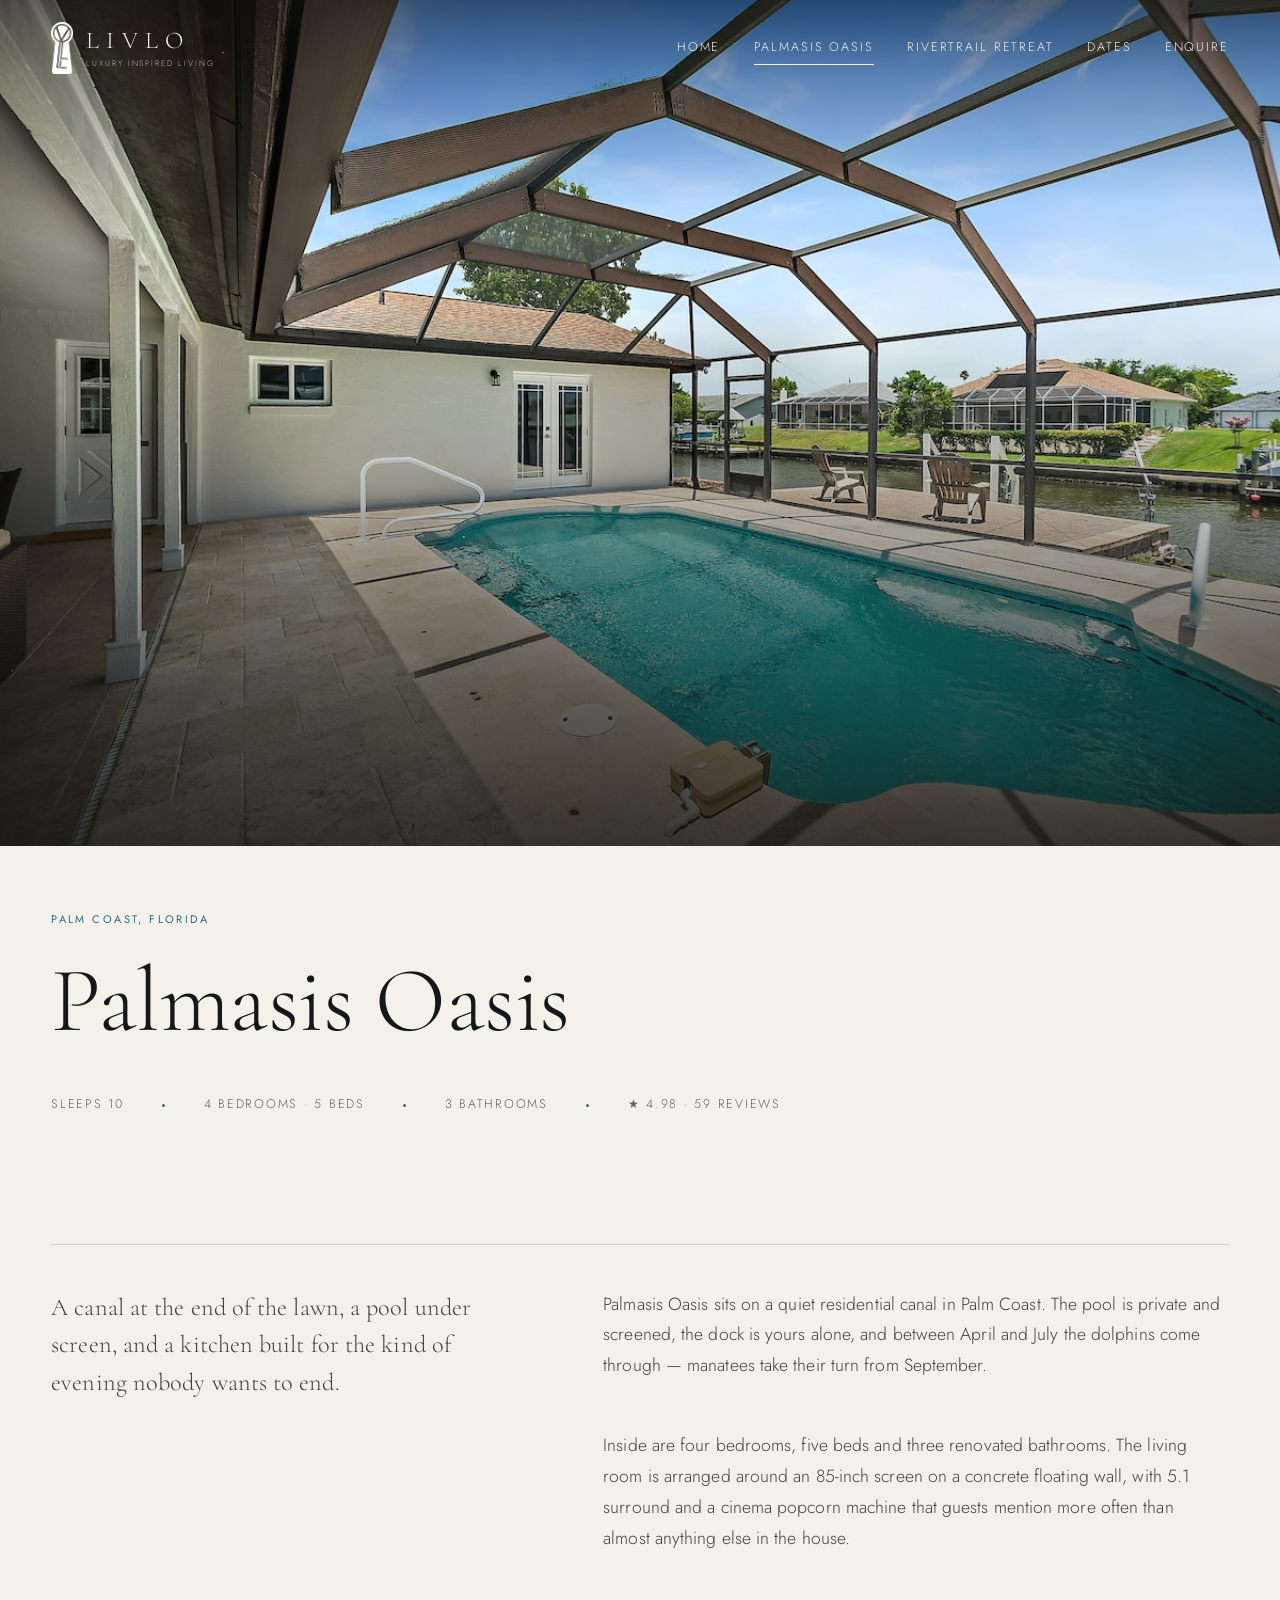
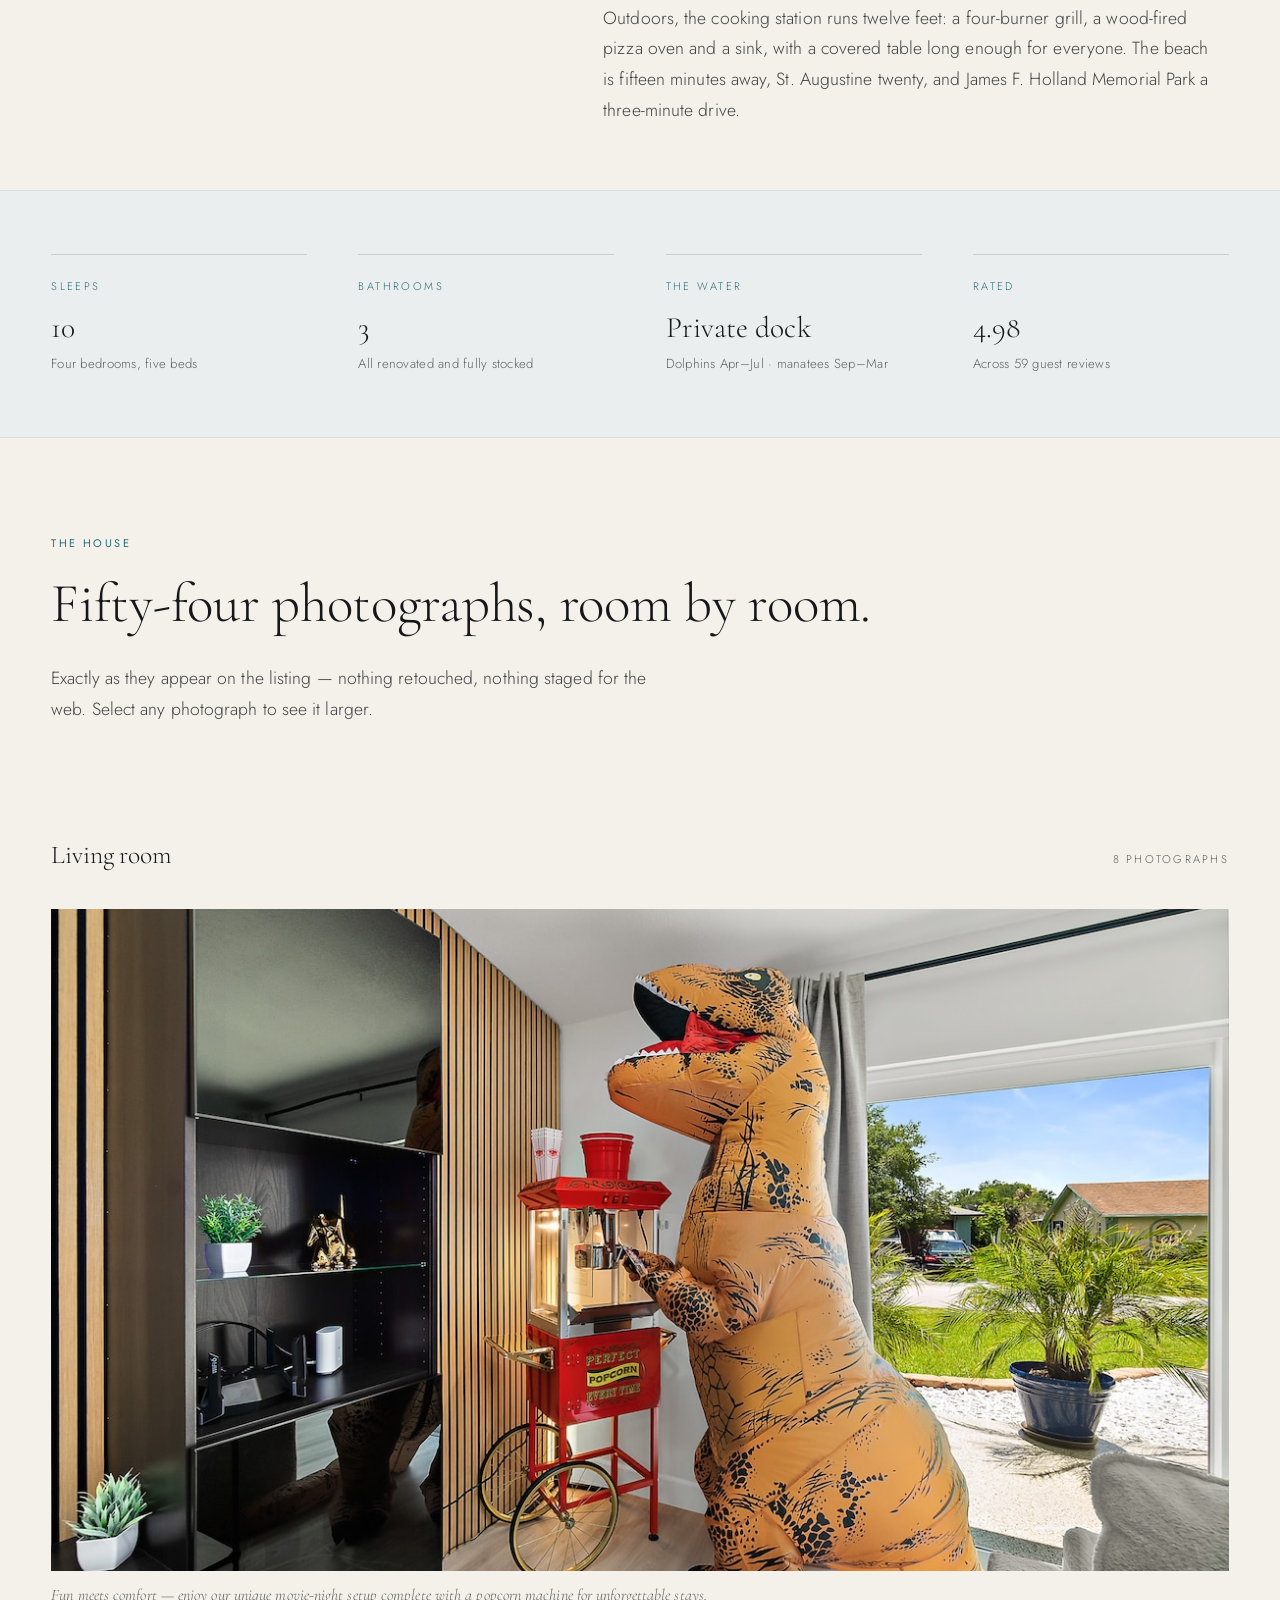
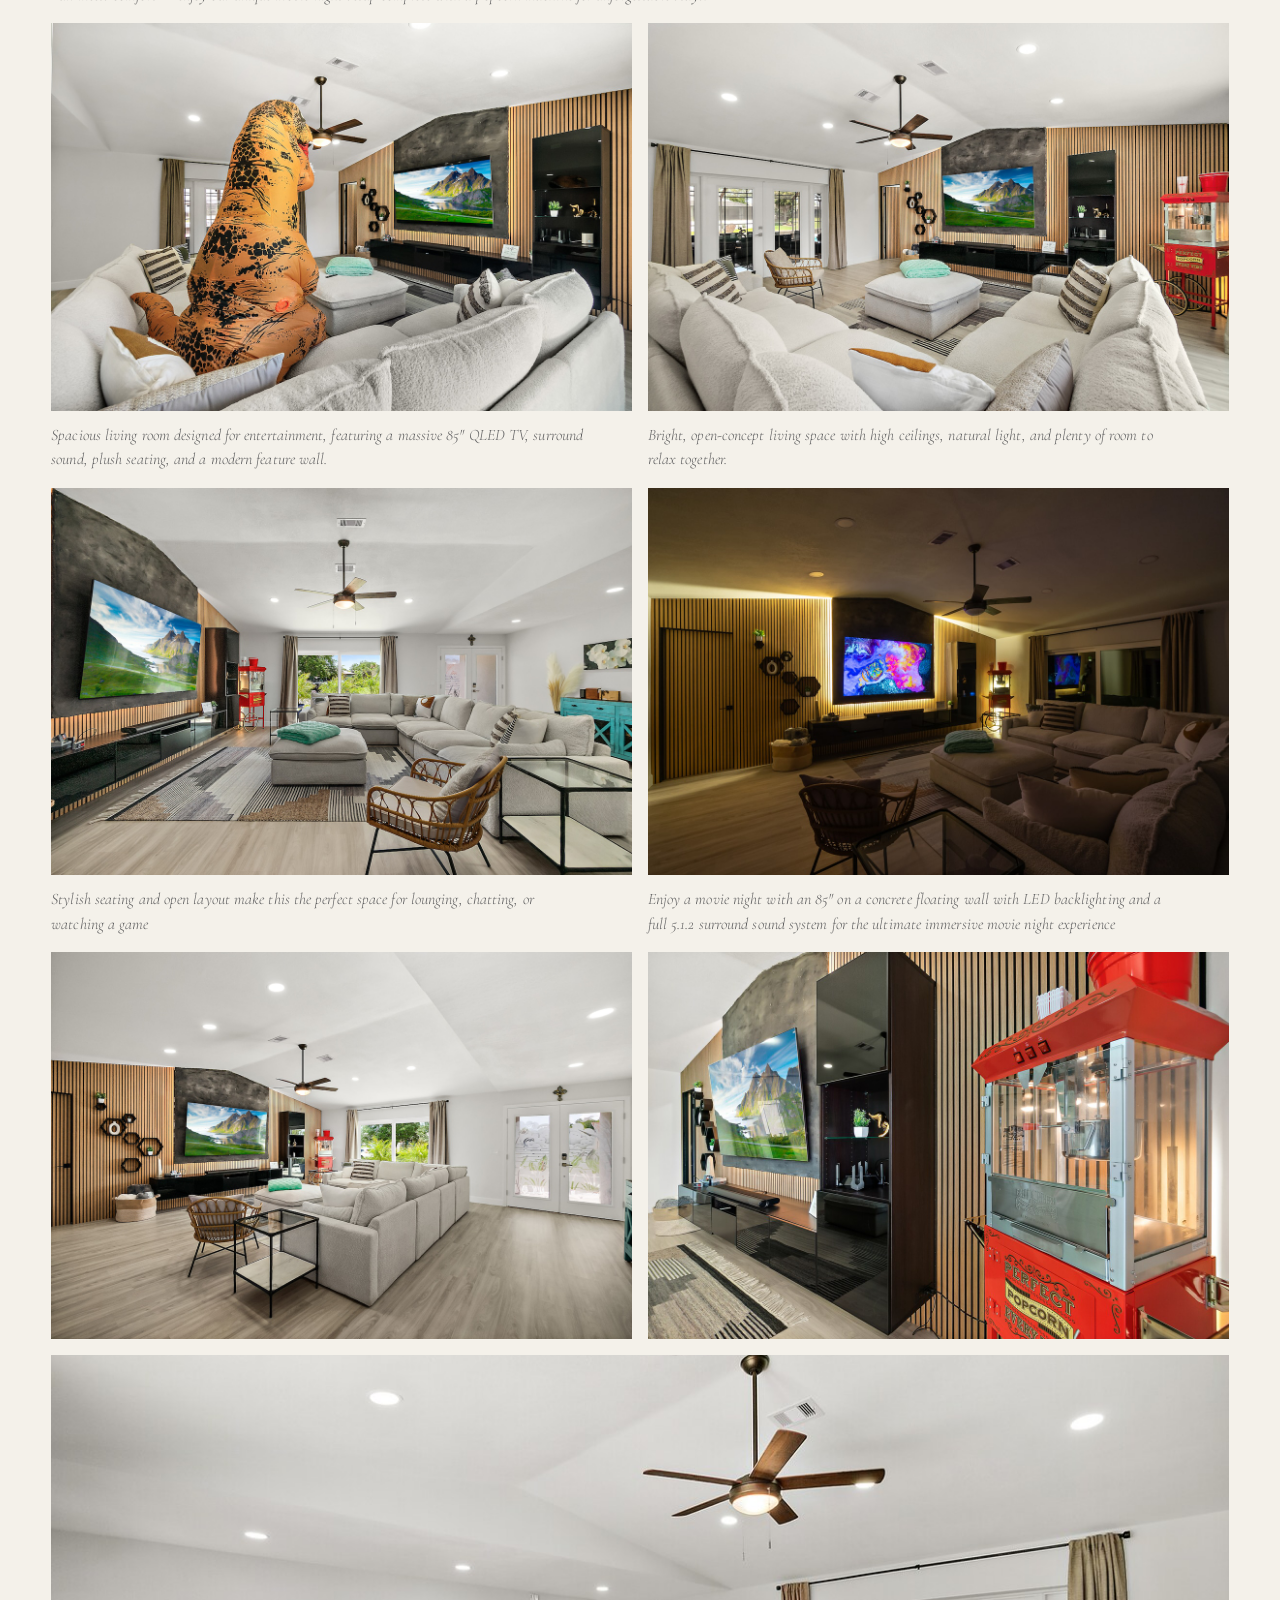
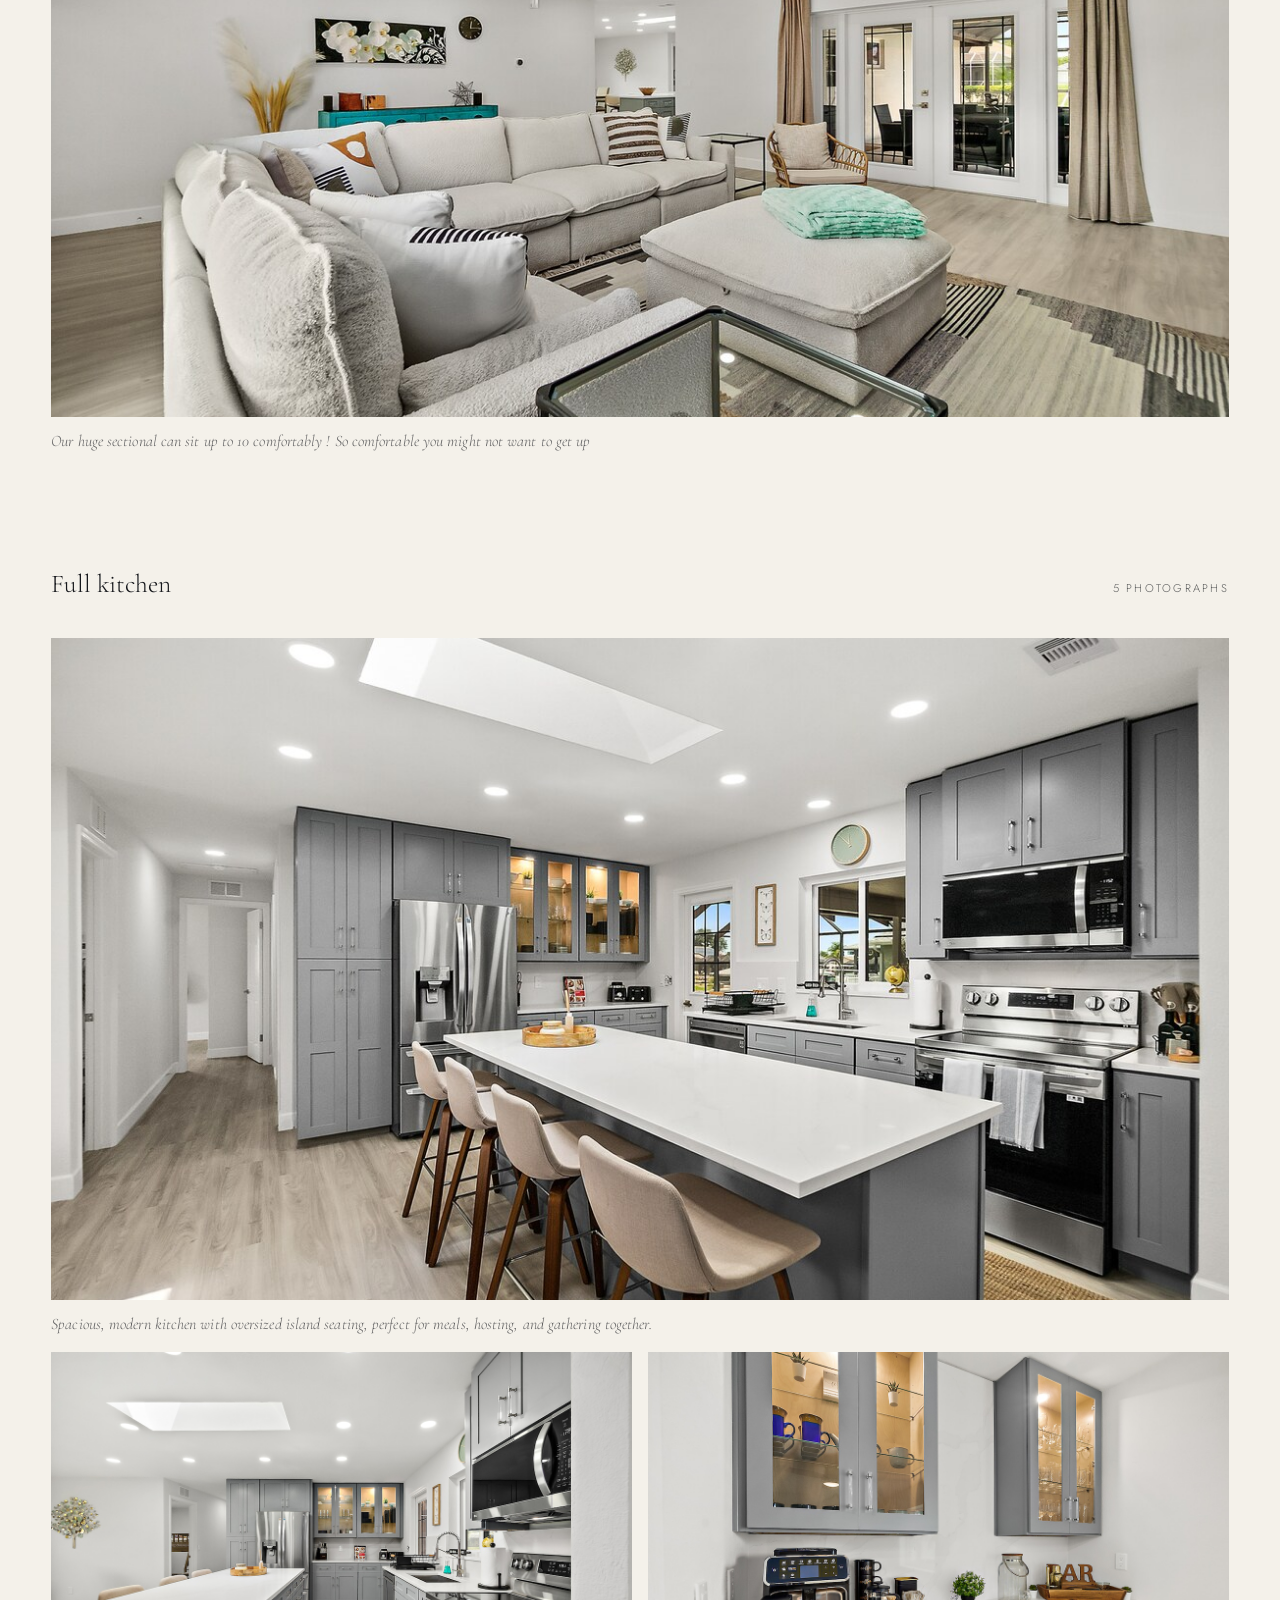
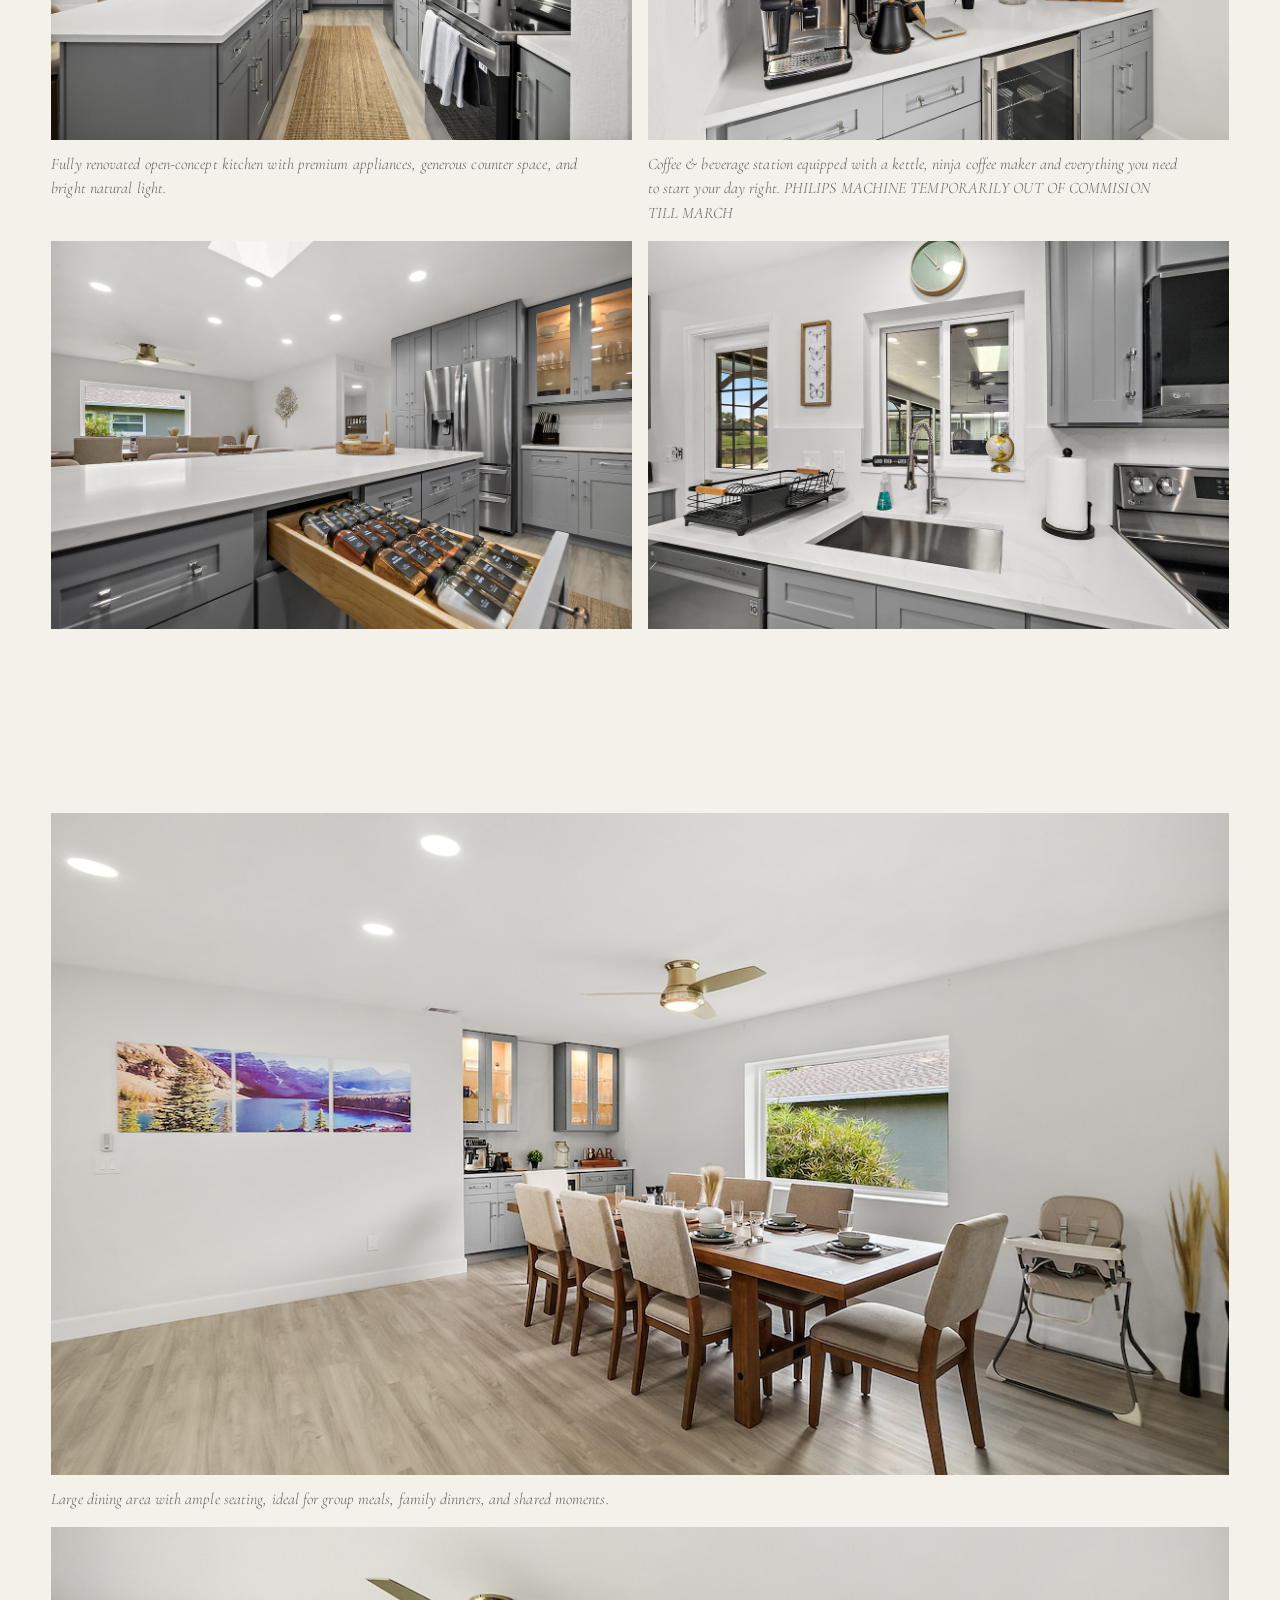
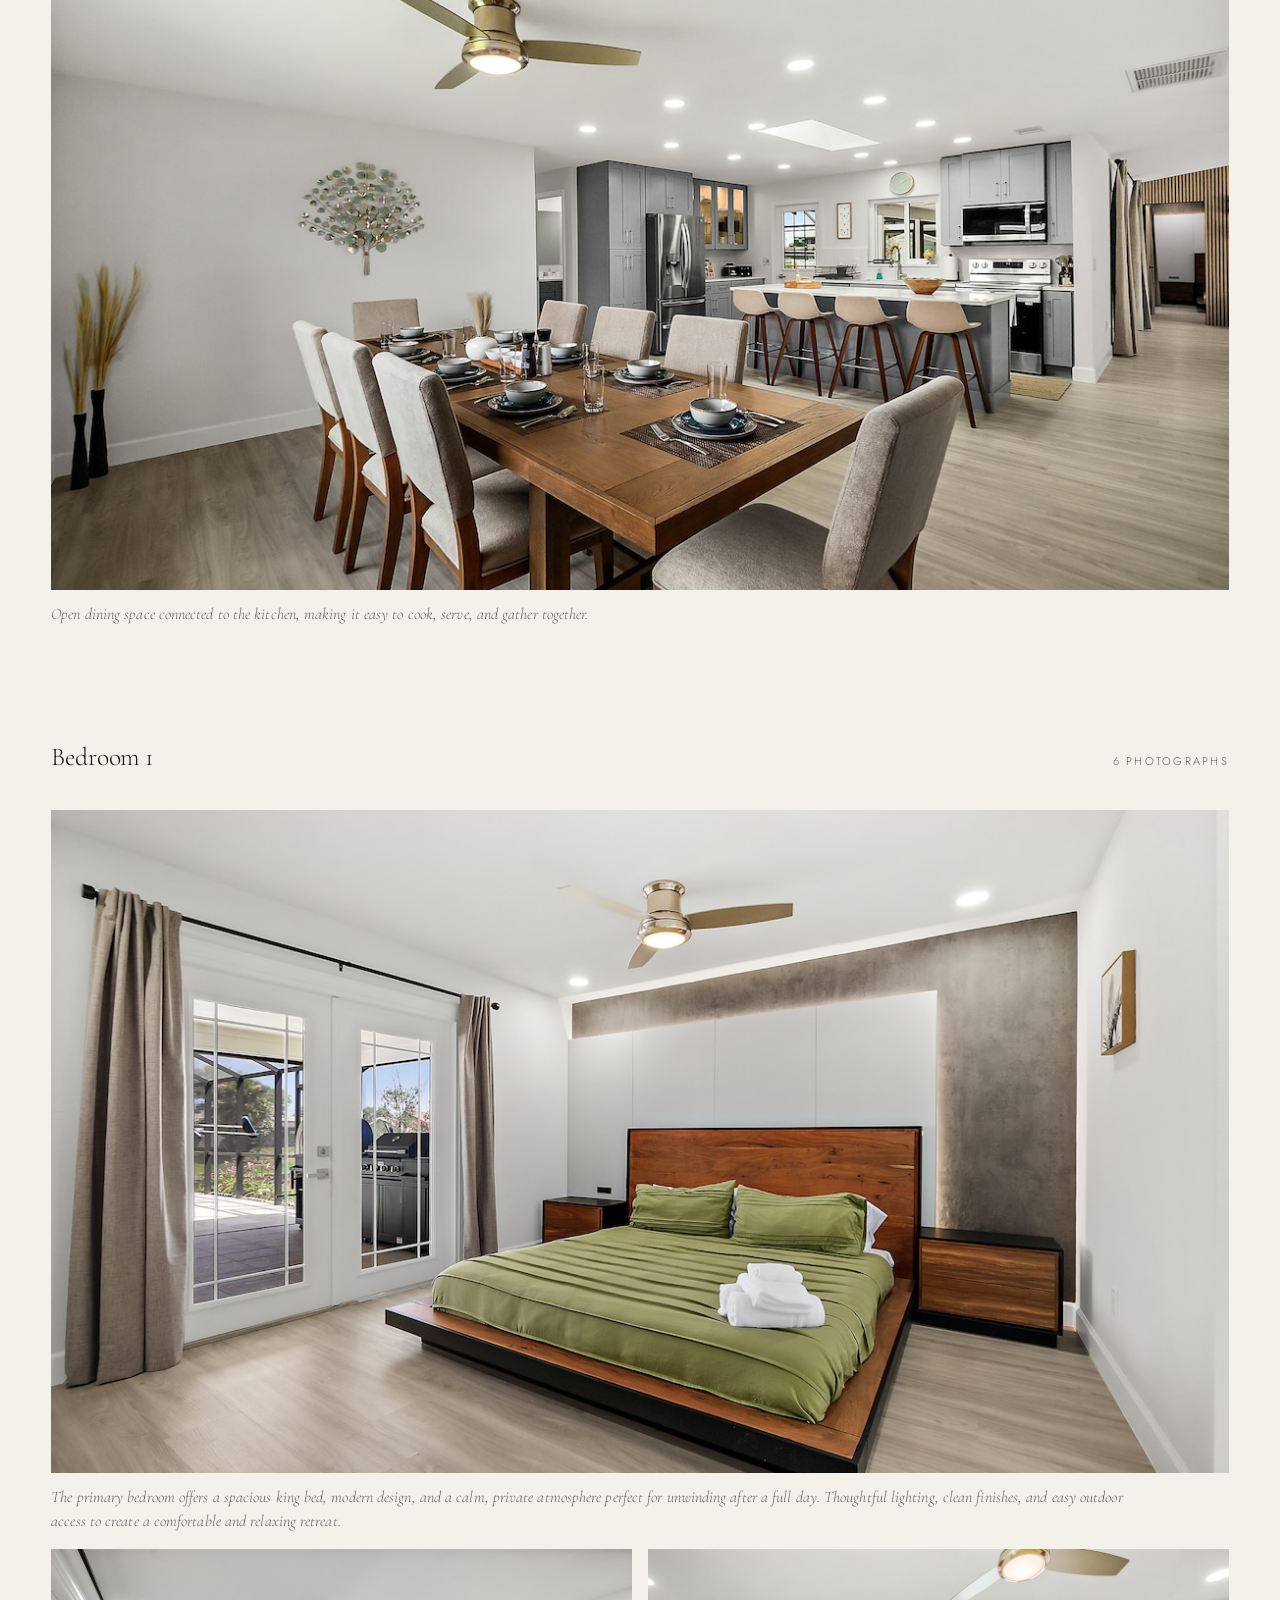
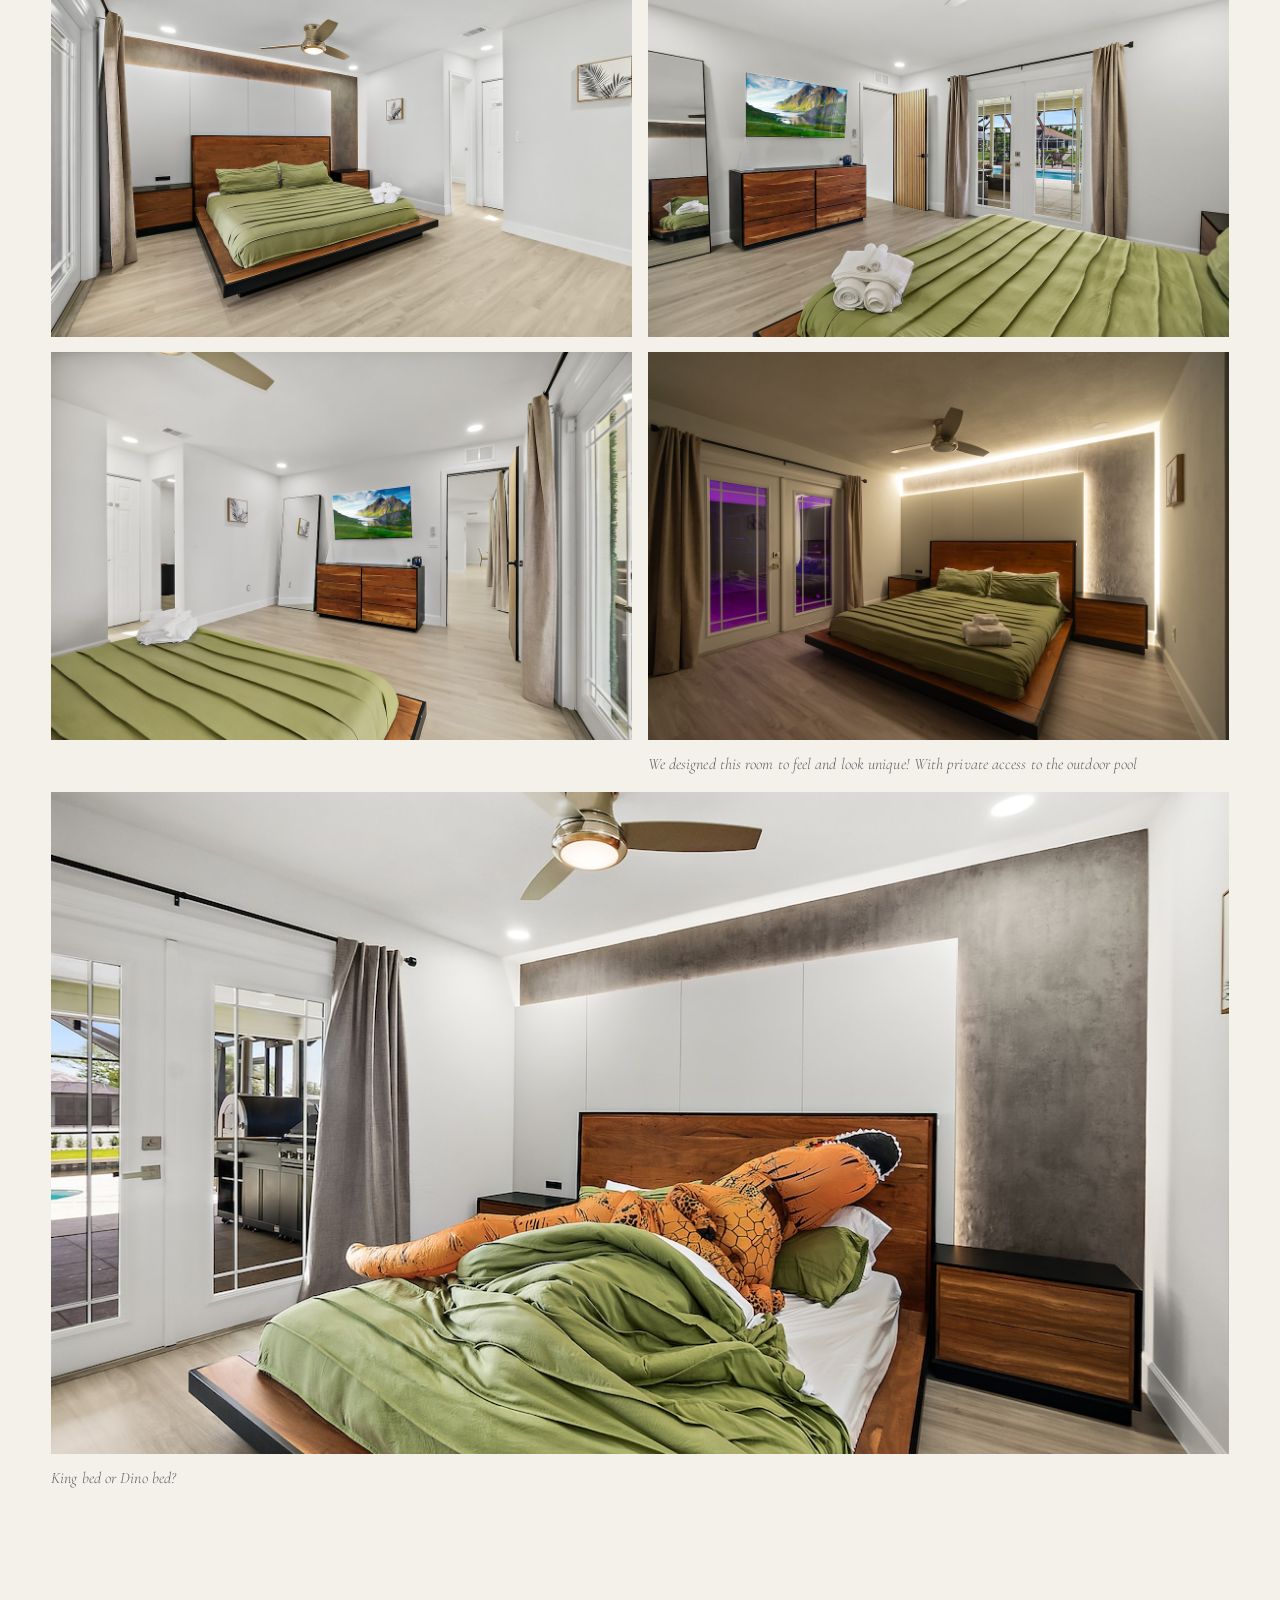
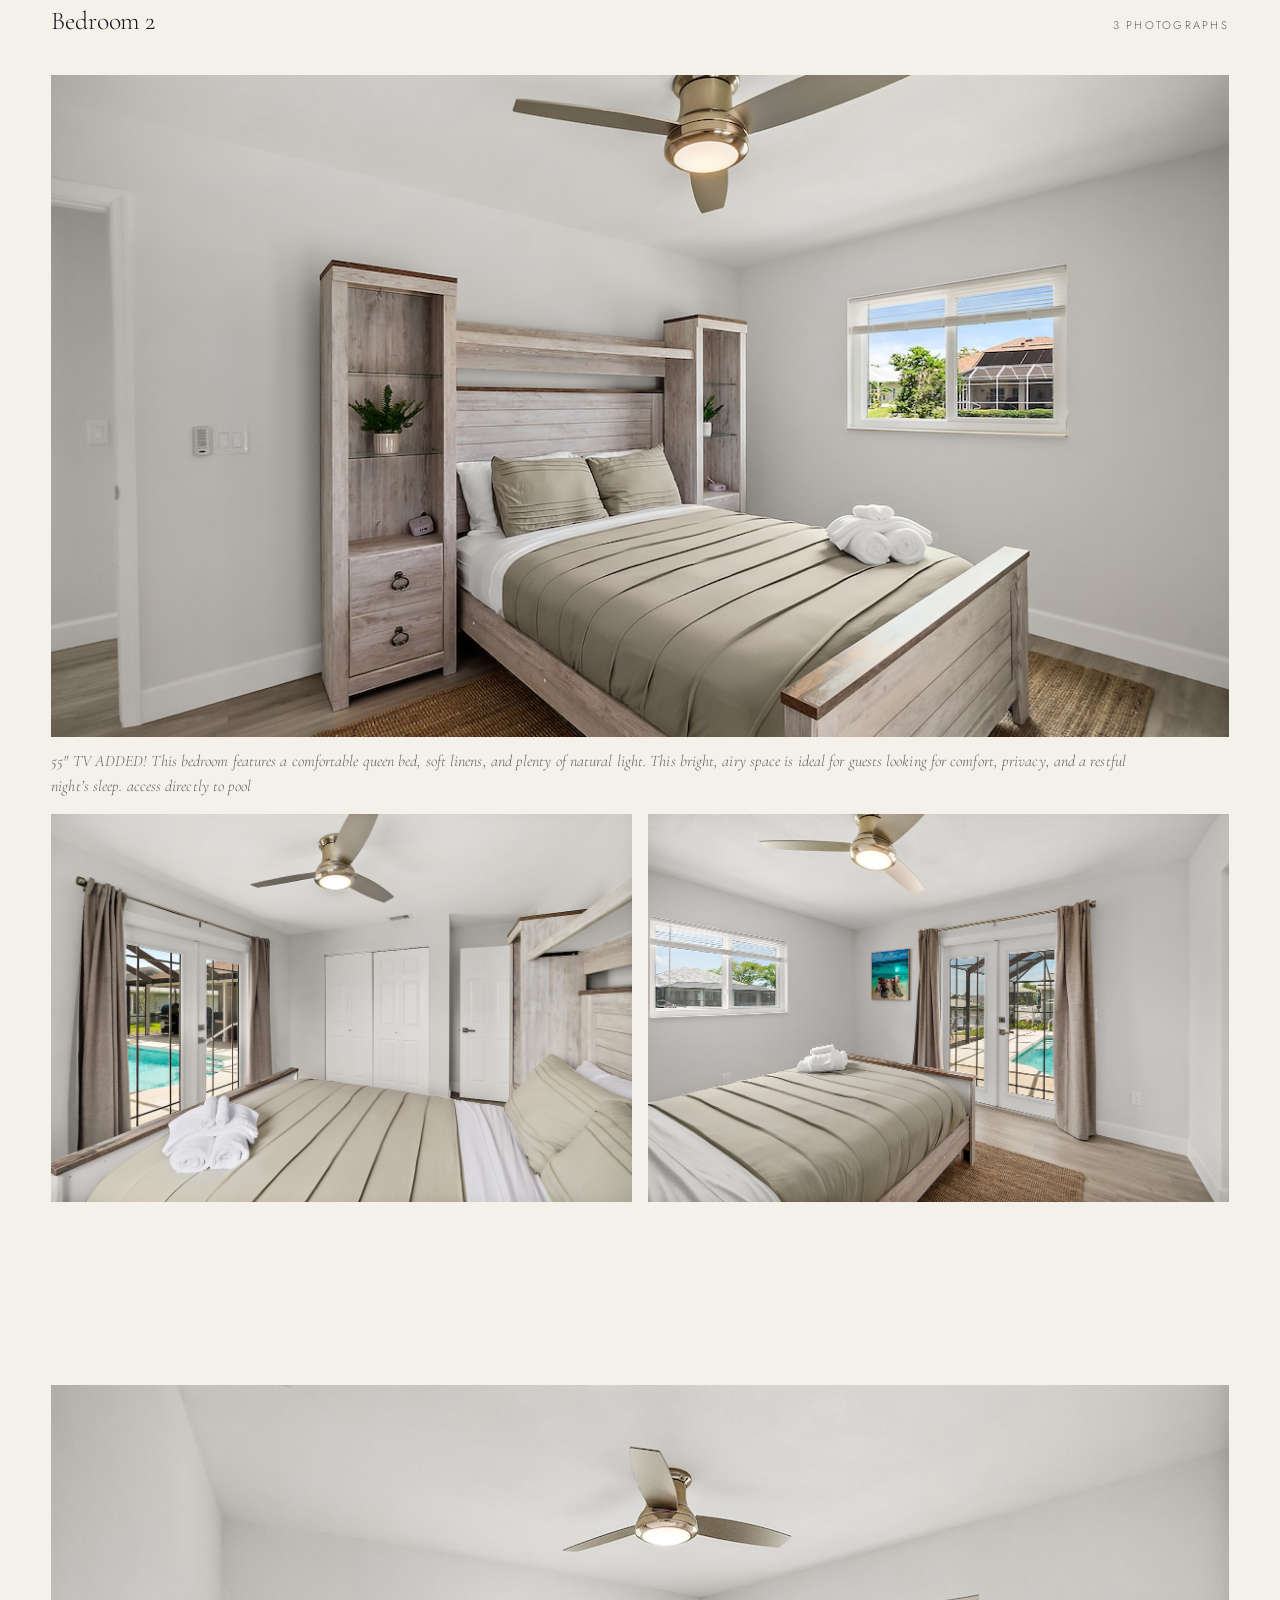
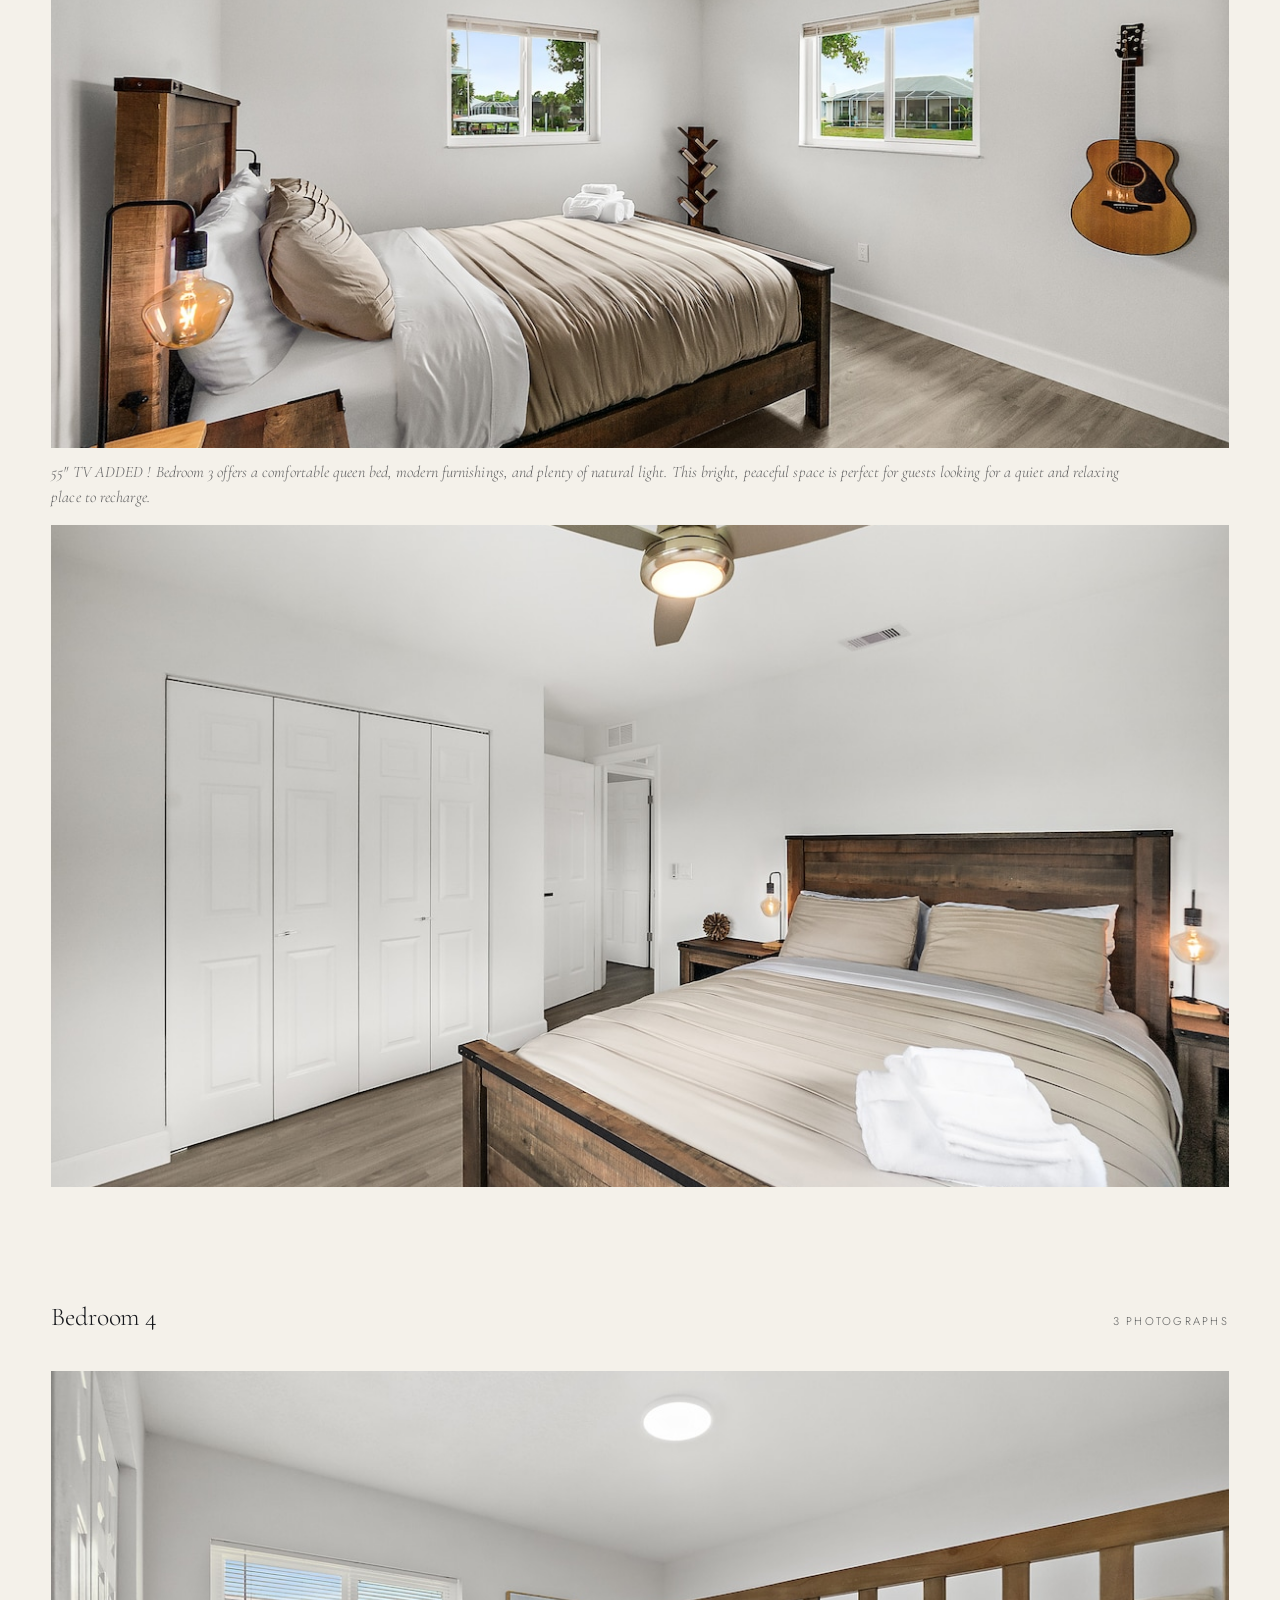
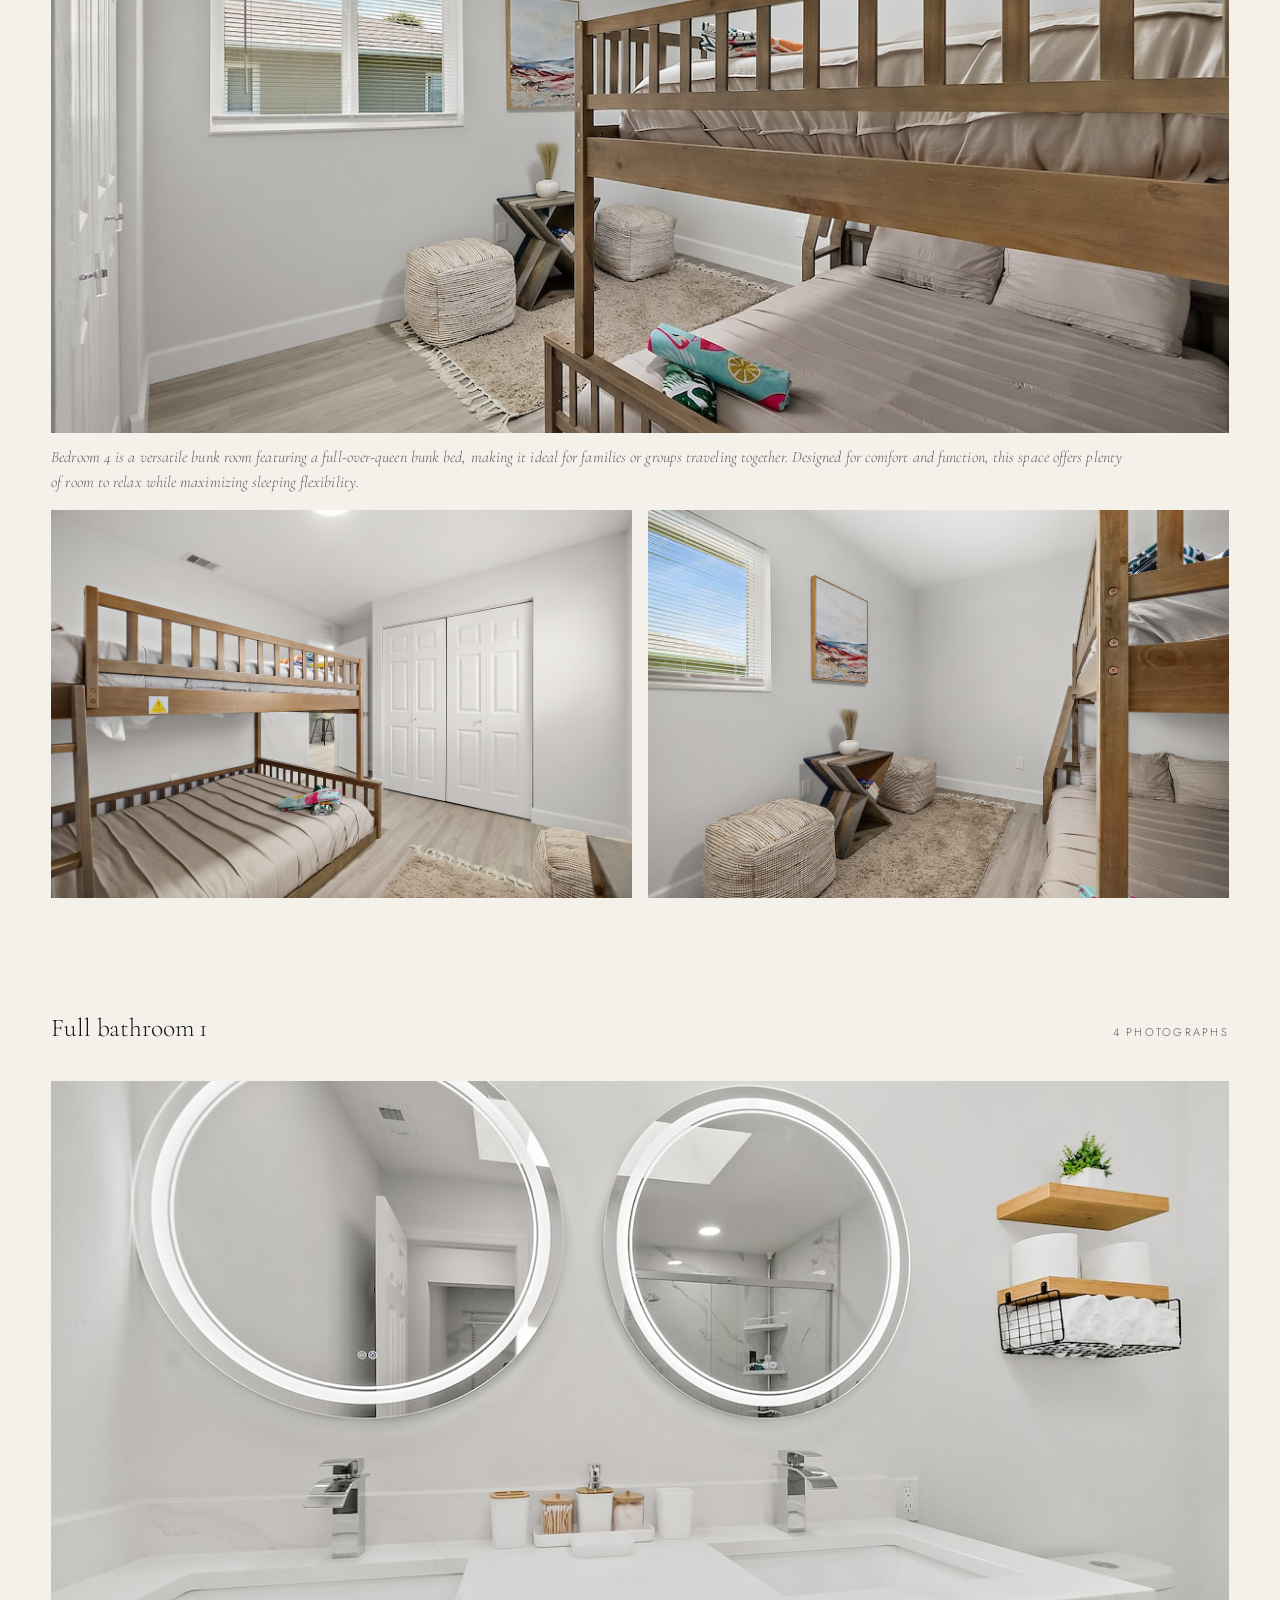
==== palmasis.html @ dc34a319 "LIVLO direct-booking site Two properties, booked directly rather than through a platform.  - Palette" ====
<!DOCTYPE html>
<html lang="en">
<head>
<meta charset="utf-8">
<meta name="viewport" content="width=device-width, initial-scale=1">
<title>Palmasis Oasis — Palm Coast, Florida | Livlo</title>
<meta name="description" content="Palmasis Oasis, Palm Coast, Florida. Private screened pool, a canal dock of your own, and an outdoor kitchen twelve feet long. Sleeps 10. Book directly with the owner — no platform service fee.">
<link rel="preconnect" href="https://fonts.googleapis.com">
<link rel="preconnect" href="https://fonts.gstatic.com" crossorigin>
<link rel="stylesheet" href="assets/site.css">
</head>
<body>
  <a class="skip" href="#main">Skip to content</a>
  <nav class="nav over-photo">
    <a class="brand" href="index.html" aria-label="LIVLO — Luxury Inspired Living, home">
      <span class="brand-key">
        <img class="on-dark" src="assets/livlo-key-white.png" alt="" aria-hidden="true">
        <img class="on-light" src="assets/livlo-key.png" alt="" aria-hidden="true">
      </span>
      <span><span class="brand-word">Livlo</span><small>Luxury Inspired Living</small></span>
    </a>
    <div class="nav-links">
      <a href="index.html">Home</a>
      <a href="palmasis.html" aria-current="page">Palmasis Oasis</a>
      <a href="rivertrail.html">Rivertrail Retreat</a>
      <a href="#dates">Dates</a>
      <a href="#enquire">Enquire</a>
    </div>
    <button class="nav-toggle" aria-label="Menu" aria-expanded="false" aria-controls="menu">
      <span></span><span></span><span></span>
    </button>
  </nav>
  <div class="menu" id="menu">
    <a href="index.html">Home</a>
    <a href="palmasis.html">Palmasis Oasis</a>
    <a href="rivertrail.html">Rivertrail Retreat</a>
    <a href="#dates">Dates</a>
    <a href="#enquire">Enquire</a>
  </div>
  <main id="main">
  <header class="hero">
    <img class="kenburns" src="photos/palmasis/palmasis-41.jpeg" alt="Palmasis Oasis — Palm Coast, Florida" fetchpriority="high">
    <div class="veil"></div>
  </header>

  <section class="masthead tight">
    <div class="wrap">
      <span class="eyebrow rise">Palm Coast, Florida</span>
      <h1 class="settle" style="margin-top:22px">Palmasis Oasis</h1>
      <div class="meta rise d1"><span>Sleeps 10</span><span>4 bedrooms · 5 beds</span><span>3 bathrooms</span><span>★ 4.98 · 59 reviews</span></div>
    </div>
  </section>

  <section class="tight">
    <div class="wrap">
      <hr class="rule draw" style="margin-bottom:clamp(30px,3.4vw,48px)">
      <div class="form-split" style="align-items:start">
        <p class="lede rise">A canal at the end of the lawn, a pool under screen, and a kitchen built for the kind of evening nobody wants to end.</p>
        <div class="rise d1" style="display:grid;gap:1.4em">
          <p class="prose">Palmasis Oasis sits on a quiet residential canal in Palm Coast. The pool is private and screened, the dock is yours alone, and between April and July the dolphins come through — manatees take their turn from September.</p>
          <p class="prose">Inside are four bedrooms, five beds and three renovated bathrooms. The living room is arranged around an 85-inch screen on a concrete floating wall, with 5.1 surround and a cinema popcorn machine that guests mention more often than almost anything else in the house.</p>
          <p class="prose">Outdoors, the cooking station runs twelve feet: a four-burner grill, a wood-fired pizza oven and a sink, with a covered table long enough for everyone. The beach is fifteen minutes away, St. Augustine twenty, and James F. Holland Memorial Park a three-minute drive.</p>
        </div>
      </div>
    </div>
  </section>

  <section class="tight on-wash">
    <div class="wrap">
      <dl class="facts" style="margin:0">
        <div class="fact rise d1">
          <hr class="rule draw">
          <dt>Sleeps</dt>
          <dd>10<small>Four bedrooms, five beds</small></dd>
        </div>
        <div class="fact rise d2">
          <hr class="rule draw">
          <dt>Bathrooms</dt>
          <dd>3<small>All renovated and fully stocked</small></dd>
        </div>
        <div class="fact rise d3">
          <hr class="rule draw">
          <dt>The water</dt>
          <dd>Private dock<small>Dolphins Apr–Jul · manatees Sep–Mar</small></dd>
        </div>
        <div class="fact rise d4">
          <hr class="rule draw">
          <dt>Rated</dt>
          <dd>4.98<small>Across 59 guest reviews</small></dd>
        </div>
      </dl>
    </div>
  </section>

  <section id="gallery">
    <div class="wrap">
      <div class="head rise">
        <span class="eyebrow">The house</span>
        <h2>Fifty-four photographs, room by room.</h2>
        <p class="prose">Exactly as they appear on the listing — nothing retouched, nothing staged for the web. Select any photograph to see it larger.</p>
      </div>
    <div class="room">
      <div class="room-head rise">
        <h3>Living room</h3>
        <span class="count">8 photographs</span>
      </div>
      <div class="grid">
      <figure class="rise full">
        <button class="shot land" data-full="photos/palmasis/palmasis-01.jpeg" data-caption="Fun meets comfort — enjoy our unique movie-night setup complete with a popcorn machine for unforgettable stays." aria-label="Enlarge photograph">
          <img src="photos/palmasis/palmasis-01.jpeg" alt="Fun meets comfort — enjoy our unique movie-night setup complete with a popcorn machine for unforgettable stays." loading="lazy" decoding="async">
        </button>
        <figcaption class="fig">Fun meets comfort — enjoy our unique movie-night setup complete with a popcorn machine for unforgettable stays.</figcaption>
      </figure>
      <figure class="rise">
        <button class="shot land" data-full="photos/palmasis/palmasis-02.jpeg" data-caption="Spacious living room designed for entertainment, featuring a massive 85&quot; QLED TV, surround sound, plush seating, and a modern feature wall." aria-label="Enlarge photograph">
          <img src="photos/palmasis/palmasis-02.jpeg" alt="Spacious living room designed for entertainment, featuring a massive 85&quot; QLED TV, surround sound, plush seating, and a modern feature wall." loading="lazy" decoding="async">
        </button>
        <figcaption class="fig">Spacious living room designed for entertainment, featuring a massive 85&quot; QLED TV, surround sound, plush seating, and a modern feature wall.</figcaption>
      </figure>
      <figure class="rise">
        <button class="shot land" data-full="photos/palmasis/palmasis-03.jpeg" data-caption="Bright, open-concept living space with high ceilings, natural light, and plenty of room to relax together." aria-label="Enlarge photograph">
          <img src="photos/palmasis/palmasis-03.jpeg" alt="Bright, open-concept living space with high ceilings, natural light, and plenty of room to relax together." loading="lazy" decoding="async">
        </button>
        <figcaption class="fig">Bright, open-concept living space with high ceilings, natural light, and plenty of room to relax together.</figcaption>
      </figure>
      <figure class="rise">
        <button class="shot land" data-full="photos/palmasis/palmasis-04.jpeg" data-caption="Stylish seating and open layout make this the perfect space for lounging, chatting, or watching a game" aria-label="Enlarge photograph">
          <img src="photos/palmasis/palmasis-04.jpeg" alt="Stylish seating and open layout make this the perfect space for lounging, chatting, or watching a game" loading="lazy" decoding="async">
        </button>
        <figcaption class="fig">Stylish seating and open layout make this the perfect space for lounging, chatting, or watching a game</figcaption>
      </figure>
      <figure class="rise">
        <button class="shot land" data-full="photos/palmasis/palmasis-05.jpeg" data-caption="Enjoy a movie night with an 85&quot; on a concrete floating wall with LED backlighting and a full 5.1.2 surround sound system for the ultimate immersive movie night experience" aria-label="Enlarge photograph">
          <img src="photos/palmasis/palmasis-05.jpeg" alt="Enjoy a movie night with an 85&quot; on a concrete floating wall with LED backlighting and a full 5.1.2 surround sound system for the ultimate immersive movie night experience" loading="lazy" decoding="async">
        </button>
        <figcaption class="fig">Enjoy a movie night with an 85&quot; on a concrete floating wall with LED backlighting and a full 5.1.2 surround sound system for the ultimate immersive movie night experience</figcaption>
      </figure>
      <figure class="rise">
        <button class="shot land" data-full="photos/palmasis/palmasis-06.jpeg" data-caption="" aria-label="Enlarge photograph">
          <img src="photos/palmasis/palmasis-06.jpeg" alt="Living room image 6" loading="lazy" decoding="async">
        </button>
      </figure>
      <figure class="rise">
        <button class="shot land" data-full="photos/palmasis/palmasis-07.jpeg" data-caption="" aria-label="Enlarge photograph">
          <img src="photos/palmasis/palmasis-07.jpeg" alt="Living room image 7" loading="lazy" decoding="async">
        </button>
      </figure>
      <figure class="rise full">
        <button class="shot land" data-full="photos/palmasis/palmasis-08.jpeg" data-caption="Our huge sectional can sit up to 10 comfortably ! So comfortable you might not want to get up" aria-label="Enlarge photograph">
          <img src="photos/palmasis/palmasis-08.jpeg" alt="Our huge sectional can sit up to 10 comfortably ! So comfortable you might not want to get up" loading="lazy" decoding="async">
        </button>
        <figcaption class="fig">Our huge sectional can sit up to 10 comfortably ! So comfortable you might not want to get up</figcaption>
      </figure>
      </div>
    </div>
    <div class="room">
      <div class="room-head rise">
        <h3>Full kitchen</h3>
        <span class="count">5 photographs</span>
      </div>
      <div class="grid">
      <figure class="rise full">
        <button class="shot land" data-full="photos/palmasis/palmasis-09.jpeg" data-caption="Spacious, modern kitchen with oversized island seating, perfect for meals, hosting, and gathering together." aria-label="Enlarge photograph">
          <img src="photos/palmasis/palmasis-09.jpeg" alt="Spacious, modern kitchen with oversized island seating, perfect for meals, hosting, and gathering together." loading="lazy" decoding="async">
        </button>
        <figcaption class="fig">Spacious, modern kitchen with oversized island seating, perfect for meals, hosting, and gathering together.</figcaption>
      </figure>
      <figure class="rise">
        <button class="shot land" data-full="photos/palmasis/palmasis-10.jpeg" data-caption="Fully renovated open-concept kitchen with premium appliances, generous counter space, and bright natural light." aria-label="Enlarge photograph">
          <img src="photos/palmasis/palmasis-10.jpeg" alt="Fully renovated open-concept kitchen with premium appliances, generous counter space, and bright natural light." loading="lazy" decoding="async">
        </button>
        <figcaption class="fig">Fully renovated open-concept kitchen with premium appliances, generous counter space, and bright natural light.</figcaption>
      </figure>
      <figure class="rise">
        <button class="shot land" data-full="photos/palmasis/palmasis-11.jpeg" data-caption="Coffee &amp; beverage station equipped with a kettle, ninja coffee maker and everything you need to start your day right.

PHILIPS MACHINE TEMPORARILY OUT OF COMMISION TILL MARCH" aria-label="Enlarge photograph">
          <img src="photos/palmasis/palmasis-11.jpeg" alt="Coffee &amp; beverage station equipped with a kettle, ninja coffee maker and everything you need to start your day right.

PHILIPS MACHINE TEMPORARILY OUT OF COMMISION TILL MARCH" loading="lazy" decoding="async">
        </button>
        <figcaption class="fig">Coffee &amp; beverage station equipped with a kettle, ninja coffee maker and everything you need to start your day right.

PHILIPS MACHINE TEMPORARILY OUT OF COMMISION TILL MARCH</figcaption>
      </figure>
      <figure class="rise">
        <button class="shot land" data-full="photos/palmasis/palmasis-12.jpeg" data-caption="" aria-label="Enlarge photograph">
          <img src="photos/palmasis/palmasis-12.jpeg" alt="Full kitchen image 4" loading="lazy" decoding="async">
        </button>
      </figure>
      <figure class="rise">
        <button class="shot land" data-full="photos/palmasis/palmasis-13.jpeg" data-caption="" aria-label="Enlarge photograph">
          <img src="photos/palmasis/palmasis-13.jpeg" alt="Full kitchen image 5" loading="lazy" decoding="async">
        </button>
      </figure>
      </div>
    </div>
    <div class="room">
      <div class="room-head rise">
        <h3>Dining area</h3>
        <span class="count">2 photographs</span>
      </div>
      <div class="grid">
      <figure class="rise full">
        <button class="shot land" data-full="photos/palmasis/palmasis-14.jpeg" data-caption="Large dining area with ample seating, ideal for group meals, family dinners, and shared moments." aria-label="Enlarge photograph">
          <img src="photos/palmasis/palmasis-14.jpeg" alt="Large dining area with ample seating, ideal for group meals, family dinners, and shared moments." loading="lazy" decoding="async">
        </button>
        <figcaption class="fig">Large dining area with ample seating, ideal for group meals, family dinners, and shared moments.</figcaption>
      </figure>
      <figure class="rise full">
        <button class="shot land" data-full="photos/palmasis/palmasis-15.jpeg" data-caption="Open dining space connected to the kitchen, making it easy to cook, serve, and gather together." aria-label="Enlarge photograph">
          <img src="photos/palmasis/palmasis-15.jpeg" alt="Open dining space connected to the kitchen, making it easy to cook, serve, and gather together." loading="lazy" decoding="async">
        </button>
        <figcaption class="fig">Open dining space connected to the kitchen, making it easy to cook, serve, and gather together.</figcaption>
      </figure>
      </div>
    </div>
    <div class="room">
      <div class="room-head rise">
        <h3>Bedroom 1</h3>
        <span class="count">6 photographs</span>
      </div>
      <div class="grid">
      <figure class="rise full">
        <button class="shot land" data-full="photos/palmasis/palmasis-16.jpeg" data-caption="The primary bedroom offers a spacious king bed, modern design, and a calm, private atmosphere perfect for unwinding after a full day. Thoughtful lighting, clean finishes, and easy outdoor access to create a comfortable and relaxing retreat." aria-label="Enlarge photograph">
          <img src="photos/palmasis/palmasis-16.jpeg" alt="The primary bedroom offers a spacious king bed, modern design, and a calm, private atmosphere perfect for unwinding after a full day. Thoughtful lighting, clean finishes, and easy outdoor access to create a comfortable and relaxing retreat." loading="lazy" decoding="async">
        </button>
        <figcaption class="fig">The primary bedroom offers a spacious king bed, modern design, and a calm, private atmosphere perfect for unwinding after a full day. Thoughtful lighting, clean finishes, and easy outdoor access to create a comfortable and relaxing retreat.</figcaption>
      </figure>
      <figure class="rise">
        <button class="shot land" data-full="photos/palmasis/palmasis-17.jpeg" data-caption="" aria-label="Enlarge photograph">
          <img src="photos/palmasis/palmasis-17.jpeg" alt="Bedroom 1 image 2" loading="lazy" decoding="async">
        </button>
      </figure>
      <figure class="rise">
        <button class="shot land" data-full="photos/palmasis/palmasis-18.jpeg" data-caption="" aria-label="Enlarge photograph">
          <img src="photos/palmasis/palmasis-18.jpeg" alt="Bedroom 1 image 3" loading="lazy" decoding="async">
        </button>
      </figure>
      <figure class="rise">
        <button class="shot land" data-full="photos/palmasis/palmasis-19.jpeg" data-caption="" aria-label="Enlarge photograph">
          <img src="photos/palmasis/palmasis-19.jpeg" alt="Bedroom 1 image 4" loading="lazy" decoding="async">
        </button>
      </figure>
      <figure class="rise">
        <button class="shot land" data-full="photos/palmasis/palmasis-20.jpeg" data-caption="We designed this room to feel and look unique! With private access to the outdoor pool" aria-label="Enlarge photograph">
          <img src="photos/palmasis/palmasis-20.jpeg" alt="We designed this room to feel and look unique! With private access to the outdoor pool" loading="lazy" decoding="async">
        </button>
        <figcaption class="fig">We designed this room to feel and look unique! With private access to the outdoor pool</figcaption>
      </figure>
      <figure class="rise full">
        <button class="shot land" data-full="photos/palmasis/palmasis-21.jpeg" data-caption="King bed or Dino bed?" aria-label="Enlarge photograph">
          <img src="photos/palmasis/palmasis-21.jpeg" alt="King bed or Dino bed?" loading="lazy" decoding="async">
        </button>
        <figcaption class="fig">King bed or Dino bed?</figcaption>
      </figure>
      </div>
    </div>
    <div class="room">
      <div class="room-head rise">
        <h3>Bedroom 2</h3>
        <span class="count">3 photographs</span>
      </div>
      <div class="grid">
      <figure class="rise full">
        <button class="shot land" data-full="photos/palmasis/palmasis-22.jpeg" data-caption="55&quot; TV ADDED! This bedroom features a comfortable queen bed, soft linens, and plenty of natural light. This bright, airy space is ideal for guests looking for comfort, privacy, and a restful night’s sleep. access directly to pool" aria-label="Enlarge photograph">
          <img src="photos/palmasis/palmasis-22.jpeg" alt="55&quot; TV ADDED! This bedroom features a comfortable queen bed, soft linens, and plenty of natural light. This bright, airy space is ideal for guests looking for comfort, privacy, and a restful night’s sleep. access directly to pool" loading="lazy" decoding="async">
        </button>
        <figcaption class="fig">55&quot; TV ADDED! This bedroom features a comfortable queen bed, soft linens, and plenty of natural light. This bright, airy space is ideal for guests looking for comfort, privacy, and a restful night’s sleep. access directly to pool</figcaption>
      </figure>
      <figure class="rise">
        <button class="shot land" data-full="photos/palmasis/palmasis-23.jpeg" data-caption="" aria-label="Enlarge photograph">
          <img src="photos/palmasis/palmasis-23.jpeg" alt="Bedroom 2 image 2" loading="lazy" decoding="async">
        </button>
      </figure>
      <figure class="rise">
        <button class="shot land" data-full="photos/palmasis/palmasis-24.jpeg" data-caption="" aria-label="Enlarge photograph">
          <img src="photos/palmasis/palmasis-24.jpeg" alt="Bedroom 2 image 3" loading="lazy" decoding="async">
        </button>
      </figure>
      </div>
    </div>
    <div class="room">
      <div class="room-head rise">
        <h3>Bedroom 3</h3>
        <span class="count">2 photographs</span>
      </div>
      <div class="grid">
      <figure class="rise full">
        <button class="shot land" data-full="photos/palmasis/palmasis-25.jpeg" data-caption="55&quot; TV ADDED ! Bedroom 3 offers a comfortable queen bed, modern furnishings, and plenty of natural light. This bright, peaceful space is perfect for guests looking for a quiet and relaxing place to recharge." aria-label="Enlarge photograph">
          <img src="photos/palmasis/palmasis-25.jpeg" alt="55&quot; TV ADDED ! Bedroom 3 offers a comfortable queen bed, modern furnishings, and plenty of natural light. This bright, peaceful space is perfect for guests looking for a quiet and relaxing place to recharge." loading="lazy" decoding="async">
        </button>
        <figcaption class="fig">55&quot; TV ADDED ! Bedroom 3 offers a comfortable queen bed, modern furnishings, and plenty of natural light. This bright, peaceful space is perfect for guests looking for a quiet and relaxing place to recharge.</figcaption>
      </figure>
      <figure class="rise full">
        <button class="shot land" data-full="photos/palmasis/palmasis-26.jpeg" data-caption="" aria-label="Enlarge photograph">
          <img src="photos/palmasis/palmasis-26.jpeg" alt="Bedroom 3 image 2" loading="lazy" decoding="async">
        </button>
      </figure>
      </div>
    </div>
    <div class="room">
      <div class="room-head rise">
        <h3>Bedroom 4</h3>
        <span class="count">3 photographs</span>
      </div>
      <div class="grid">
      <figure class="rise full">
        <button class="shot land" data-full="photos/palmasis/palmasis-27.jpeg" data-caption="Bedroom 4 is a versatile bunk room featuring a full-over-queen bunk bed, making it ideal for families or groups traveling together. Designed for comfort and function, this space offers plenty of room to relax while maximizing sleeping flexibility." aria-label="Enlarge photograph">
          <img src="photos/palmasis/palmasis-27.jpeg" alt="Bedroom 4 is a versatile bunk room featuring a full-over-queen bunk bed, making it ideal for families or groups traveling together. Designed for comfort and function, this space offers plenty of room to relax while maximizing sleeping flexibility." loading="lazy" decoding="async">
        </button>
        <figcaption class="fig">Bedroom 4 is a versatile bunk room featuring a full-over-queen bunk bed, making it ideal for families or groups traveling together. Designed for comfort and function, this space offers plenty of room to relax while maximizing sleeping flexibility.</figcaption>
      </figure>
      <figure class="rise">
        <button class="shot land" data-full="photos/palmasis/palmasis-28.jpeg" data-caption="" aria-label="Enlarge photograph">
          <img src="photos/palmasis/palmasis-28.jpeg" alt="Bedroom 4 image 2" loading="lazy" decoding="async">
        </button>
      </figure>
      <figure class="rise">
        <button class="shot land" data-full="photos/palmasis/palmasis-29.jpeg" data-caption="" aria-label="Enlarge photograph">
          <img src="photos/palmasis/palmasis-29.jpeg" alt="Bedroom 4 image 3" loading="lazy" decoding="async">
        </button>
      </figure>
      </div>
    </div>
    <div class="room">
      <div class="room-head rise">
        <h3>Full bathroom 1</h3>
        <span class="count">4 photographs</span>
      </div>
      <div class="grid">
      <figure class="rise full">
        <button class="shot land" data-full="photos/palmasis/palmasis-30.jpeg" data-caption="All three full bathrooms are modernly renovated and fully stocked with shampoo, conditioner, and body wash for your stay." aria-label="Enlarge photograph">
          <img src="photos/palmasis/palmasis-30.jpeg" alt="All three full bathrooms are modernly renovated and fully stocked with shampoo, conditioner, and body wash for your stay." loading="lazy" decoding="async">
        </button>
        <figcaption class="fig">All three full bathrooms are modernly renovated and fully stocked with shampoo, conditioner, and body wash for your stay.</figcaption>
      </figure>
      <figure class="rise">
        <button class="shot land" data-full="photos/palmasis/palmasis-31.jpeg" data-caption="King ensuite bathroom" aria-label="Enlarge photograph">
          <img src="photos/palmasis/palmasis-31.jpeg" alt="King ensuite bathroom" loading="lazy" decoding="async">
        </button>
        <figcaption class="fig">King ensuite bathroom</figcaption>
      </figure>
      <figure class="rise">
        <button class="shot land" data-full="photos/palmasis/palmasis-32.jpeg" data-caption="" aria-label="Enlarge photograph">
          <img src="photos/palmasis/palmasis-32.jpeg" alt="Full bathroom 1 image 3" loading="lazy" decoding="async">
        </button>
      </figure>
      <figure class="rise full">
        <button class="shot land" data-full="photos/palmasis/palmasis-33.jpeg" data-caption="" aria-label="Enlarge photograph">
          <img src="photos/palmasis/palmasis-33.jpeg" alt="Full bathroom 1 image 4" loading="lazy" decoding="async">
        </button>
      </figure>
      </div>
    </div>
    <div class="room">
      <div class="room-head rise">
        <h3>Full bathroom 2</h3>
        <span class="count">1 photograph</span>
      </div>
      <div class="grid">
      <figure class="rise full">
        <button class="shot land" data-full="photos/palmasis/palmasis-34.jpeg" data-caption="Main washroom - All three full bathrooms are modern and fully stocked with shampoo, conditioner, and body wash for your stay." aria-label="Enlarge photograph">
          <img src="photos/palmasis/palmasis-34.jpeg" alt="Main washroom - All three full bathrooms are modern and fully stocked with shampoo, conditioner, and body wash for your stay." loading="lazy" decoding="async">
        </button>
        <figcaption class="fig">Main washroom - All three full bathrooms are modern and fully stocked with shampoo, conditioner, and body wash for your stay.</figcaption>
      </figure>
      </div>
    </div>
    <div class="room">
      <div class="room-head rise">
        <h3>Full bathroom 3</h3>
        <span class="count">2 photographs</span>
      </div>
      <div class="grid">
      <figure class="rise full">
        <button class="shot land" data-full="photos/palmasis/palmasis-35.jpeg" data-caption="Main shared bathroom - All three full bathrooms are modern and fully stocked with shampoo, conditioner, and body wash for your stay." aria-label="Enlarge photograph">
          <img src="photos/palmasis/palmasis-35.jpeg" alt="Main shared bathroom - All three full bathrooms are modern and fully stocked with shampoo, conditioner, and body wash for your stay." loading="lazy" decoding="async">
        </button>
        <figcaption class="fig">Main shared bathroom - All three full bathrooms are modern and fully stocked with shampoo, conditioner, and body wash for your stay.</figcaption>
      </figure>
      <figure class="rise full">
        <button class="shot land" data-full="photos/palmasis/palmasis-36.jpeg" data-caption="" aria-label="Enlarge photograph">
          <img src="photos/palmasis/palmasis-36.jpeg" alt="Full bathroom 3 image 2" loading="lazy" decoding="async">
        </button>
      </figure>
      </div>
    </div>
    <div class="room">
      <div class="room-head rise">
        <h3>Patio</h3>
        <span class="count">8 photographs</span>
      </div>
      <div class="grid">
      <figure class="rise full">
        <button class="shot land" data-full="photos/palmasis/palmasis-37.jpeg" data-caption="A true entertainer’s backyard, featuring a full outdoor cooking setup that turns pool days into unforgettable nights, complete with covered comfort and open-air vibes." aria-label="Enlarge photograph">
          <img src="photos/palmasis/palmasis-37.jpeg" alt="A true entertainer’s backyard, featuring a full outdoor cooking setup that turns pool days into unforgettable nights, complete with covered comfort and open-air vibes." loading="lazy" decoding="async">
        </button>
        <figcaption class="fig">A true entertainer’s backyard, featuring a full outdoor cooking setup that turns pool days into unforgettable nights, complete with covered comfort and open-air vibes.</figcaption>
      </figure>
      <figure class="rise">
        <button class="shot land" data-full="photos/palmasis/palmasis-38.jpeg" data-caption="Outdoor chef’s station with premium BBQ and pizza oven, designed for hosting, grilling, and long evenings cooking while still being part of the poolside action." aria-label="Enlarge photograph">
          <img src="photos/palmasis/palmasis-38.jpeg" alt="Outdoor chef’s station with premium BBQ and pizza oven, designed for hosting, grilling, and long evenings cooking while still being part of the poolside action." loading="lazy" decoding="async">
        </button>
        <figcaption class="fig">Outdoor chef’s station with premium BBQ and pizza oven, designed for hosting, grilling, and long evenings cooking while still being part of the poolside action.</figcaption>
      </figure>
      <figure class="rise">
        <button class="shot land" data-full="photos/palmasis/palmasis-39.jpeg" data-caption="Covered outdoor dining area with a large table and comfortable seating, perfect for family meals, celebrations, or late-night conversations under the fan-cooled patio" aria-label="Enlarge photograph">
          <img src="photos/palmasis/palmasis-39.jpeg" alt="Covered outdoor dining area with a large table and comfortable seating, perfect for family meals, celebrations, or late-night conversations under the fan-cooled patio" loading="lazy" decoding="async">
        </button>
        <figcaption class="fig">Covered outdoor dining area with a large table and comfortable seating, perfect for family meals, celebrations, or late-night conversations under the fan-cooled patio</figcaption>
      </figure>
      <figure class="rise">
        <button class="shot land" data-full="photos/palmasis/palmasis-40.jpeg" data-caption="Relaxation lounge with modern seating and feature wall, creating a stylish outdoor living room that blends comfort, shade, and atmosphere." aria-label="Enlarge photograph">
          <img src="photos/palmasis/palmasis-40.jpeg" alt="Relaxation lounge with modern seating and feature wall, creating a stylish outdoor living room that blends comfort, shade, and atmosphere." loading="lazy" decoding="async">
        </button>
        <figcaption class="fig">Relaxation lounge with modern seating and feature wall, creating a stylish outdoor living room that blends comfort, shade, and atmosphere.</figcaption>
      </figure>
      <figure class="rise">
        <button class="shot land" data-full="photos/palmasis/palmasis-41.jpeg" data-caption="Private screened-in pool area offering space to swim, lounge, and relax—perfect for sunny afternoons or peaceful morning dips." aria-label="Enlarge photograph">
          <img src="photos/palmasis/palmasis-41.jpeg" alt="Private screened-in pool area offering space to swim, lounge, and relax—perfect for sunny afternoons or peaceful morning dips." loading="lazy" decoding="async">
        </button>
        <figcaption class="fig">Private screened-in pool area offering space to swim, lounge, and relax—perfect for sunny afternoons or peaceful morning dips.</figcaption>
      </figure>
      <figure class="rise">
        <button class="shot land" data-full="photos/palmasis/palmasis-42.jpeg" data-caption="" aria-label="Enlarge photograph">
          <img src="photos/palmasis/palmasis-42.jpeg" alt="Patio image 6" loading="lazy" decoding="async">
        </button>
      </figure>
      <figure class="rise">
        <button class="shot land" data-full="photos/palmasis/palmasis-43.jpeg" data-caption="" aria-label="Enlarge photograph">
          <img src="photos/palmasis/palmasis-43.jpeg" alt="Patio image 7" loading="lazy" decoding="async">
        </button>
      </figure>
      <figure class="rise">
        <button class="shot port" data-full="photos/palmasis/palmasis-44.png" data-caption="Wood-fired pizza oven experience, where guests can enjoy authentic pizza nights straight from the flame—one of the most loved features of the home." aria-label="Enlarge photograph">
          <img src="photos/palmasis/palmasis-44.png" alt="Wood-fired pizza oven experience, where guests can enjoy authentic pizza nights straight from the flame—one of the most loved features of the home." loading="lazy" decoding="async">
        </button>
        <figcaption class="fig">Wood-fired pizza oven experience, where guests can enjoy authentic pizza nights straight from the flame—one of the most loved features of the home.</figcaption>
      </figure>
      </div>
    </div>
    <div class="room">
      <div class="room-head rise">
        <h3>Laundry area</h3>
        <span class="count">1 photograph</span>
      </div>
      <div class="grid">
      <figure class="rise full">
        <button class="shot land" data-full="photos/palmasis/palmasis-45.jpeg" data-caption="" aria-label="Enlarge photograph">
          <img src="photos/palmasis/palmasis-45.jpeg" alt="Laundry area image 1" loading="lazy" decoding="async">
        </button>
      </figure>
      </div>
    </div>
    <div class="room">
      <div class="room-head rise">
        <h3>Exterior</h3>
        <span class="count">3 photographs</span>
      </div>
      <div class="grid">
      <figure class="rise">
        <button class="shot port" data-full="photos/palmasis/palmasis-46.png" data-caption="" aria-label="Enlarge photograph">
          <img src="photos/palmasis/palmasis-46.png" alt="Exterior image 1" loading="lazy" decoding="async">
        </button>
      </figure>
      <figure class="rise">
        <button class="shot port" data-full="photos/palmasis/palmasis-47.png" data-caption="" aria-label="Enlarge photograph">
          <img src="photos/palmasis/palmasis-47.png" alt="Exterior image 2" loading="lazy" decoding="async">
        </button>
      </figure>
      <figure class="rise">
        <button class="shot port" data-full="photos/palmasis/palmasis-48.png" data-caption="" aria-label="Enlarge photograph">
          <img src="photos/palmasis/palmasis-48.png" alt="Exterior image 3" loading="lazy" decoding="async">
        </button>
      </figure>
      </div>
    </div>
    <div class="room">
      <div class="room-head rise">
        <h3>Nearby</h3>
        <span class="count">6 photographs</span>
      </div>
      <div class="grid">
      <figure class="rise full">
        <button class="shot land" data-full="photos/palmasis/palmasis-50.jpeg" data-caption="20 minutes from Palmasis Oasis, Daytona International Speedway offers thrilling NASCAR events, guided tours, and a chance to explore the World Center of Racing. Perfect for motorsport fans and those seeking an unforgettable, action-packed experience!" aria-label="Enlarge photograph">
          <img src="photos/palmasis/palmasis-50.jpeg" alt="20 minutes from Palmasis Oasis, Daytona International Speedway offers thrilling NASCAR events, guided tours, and a chance to explore the World Center of Racing. Perfect for motorsport fans and those seeking an unforgettable, action-packed experience!" loading="lazy" decoding="async">
        </button>
        <figcaption class="fig">20 minutes from Palmasis Oasis, Daytona International Speedway offers thrilling NASCAR events, guided tours, and a chance to explore the World Center of Racing. Perfect for motorsport fans and those seeking an unforgettable, action-packed experience!</figcaption>
      </figure>
      <figure class="rise">
        <button class="shot land" data-full="photos/palmasis/palmasis-51.jpeg" data-caption="We recommend checking out st augustine from Saturday, November 23, 2024, and continue through January 26, 2025 for the christmas lights" aria-label="Enlarge photograph">
          <img src="photos/palmasis/palmasis-51.jpeg" alt="We recommend checking out st augustine from Saturday, November 23, 2024, and continue through January 26, 2025 for the christmas lights" loading="lazy" decoding="async">
        </button>
        <figcaption class="fig">We recommend checking out st augustine from Saturday, November 23, 2024, and continue through January 26, 2025 for the christmas lights</figcaption>
      </figure>
      <figure class="rise">
        <button class="shot land" data-full="photos/palmasis/palmasis-53.jpeg" data-caption="James holland park, located 3 minutes drive away. Open to palm coast residents - splash pads, climbing jungle gyms, tennis courts, dog parks, basketball courts, trails, pickle ball courts and more" aria-label="Enlarge photograph">
          <img src="photos/palmasis/palmasis-53.jpeg" alt="James holland park, located 3 minutes drive away. Open to palm coast residents - splash pads, climbing jungle gyms, tennis courts, dog parks, basketball courts, trails, pickle ball courts and more" loading="lazy" decoding="async">
        </button>
        <figcaption class="fig">James holland park, located 3 minutes drive away. Open to palm coast residents - splash pads, climbing jungle gyms, tennis courts, dog parks, basketball courts, trails, pickle ball courts and more</figcaption>
      </figure>
      <figure class="rise full">
        <button class="shot land" data-full="photos/palmasis/palmasis-54.png" data-caption="James holland park, located 3 minutes drive away. Open to palm coast residents - splash pads, climbing jungle gyms, tennis courts, dog parks, basketball courts, trails, pickle ball courts and more" aria-label="Enlarge photograph">
          <img src="photos/palmasis/palmasis-54.png" alt="James holland park, located 3 minutes drive away. Open to palm coast residents - splash pads, climbing jungle gyms, tennis courts, dog parks, basketball courts, trails, pickle ball courts and more" loading="lazy" decoding="async">
        </button>
        <figcaption class="fig">James holland park, located 3 minutes drive away. Open to palm coast residents - splash pads, climbing jungle gyms, tennis courts, dog parks, basketball courts, trails, pickle ball courts and more</figcaption>
      </figure>
      <figure class="rise">
        <button class="shot port" data-full="photos/palmasis/palmasis-49.jpeg" data-caption="Located 20 min from Palmasis Oasis is St. Augustine, the nation&#x27;s oldest city. Stroll cobblestone streets, visit the historic Castillo de San Marcos, and enjoy waterfront views, unique shops, and Spanish colonial charm. A highly recommended visit!" aria-label="Enlarge photograph">
          <img src="photos/palmasis/palmasis-49.jpeg" alt="Located 20 min from Palmasis Oasis is St. Augustine, the nation&#x27;s oldest city. Stroll cobblestone streets, visit the historic Castillo de San Marcos, and enjoy waterfront views, unique shops, and Spanish colonial charm. A highly recommended visit!" loading="lazy" decoding="async">
        </button>
        <figcaption class="fig">Located 20 min from Palmasis Oasis is St. Augustine, the nation&#x27;s oldest city. Stroll cobblestone streets, visit the historic Castillo de San Marcos, and enjoy waterfront views, unique shops, and Spanish colonial charm. A highly recommended visit!</figcaption>
      </figure>
      <figure class="rise">
        <button class="shot port" data-full="photos/palmasis/palmasis-52.jpeg" data-caption="Pizza made in our wood oven pizza. Feel free to ask us how to setup the wood oven pizza for your next pizza night" aria-label="Enlarge photograph">
          <img src="photos/palmasis/palmasis-52.jpeg" alt="Pizza made in our wood oven pizza. Feel free to ask us how to setup the wood oven pizza for your next pizza night" loading="lazy" decoding="async">
        </button>
        <figcaption class="fig">Pizza made in our wood oven pizza. Feel free to ask us how to setup the wood oven pizza for your next pizza night</figcaption>
      </figure>
      </div>
    </div>
    </div>
  </section>

  <section class="on-deep" id="reviews">
    <div class="wrap">
      <div class="head rise" style="margin-bottom:clamp(30px,3.4vw,48px)">
        <span class="eyebrow">What guests said</span>
        <h2>Every review, including the ones that weren't perfect.</h2>
        <p class="lede">Twenty-four of the fifty-nine reviews left on Airbnb, reproduced as written — including the four-star one about the snake in the pool. Nothing has been filtered out.</p>
      </div>

      <div class="score">
        <div class="rise">
          <div class="score-n settle">4.98</div>
          <div class="score-sub">59 reviews on Airbnb</div>
        </div>
        <div style="display:grid;gap:clamp(36px,4vw,56px)">
          <div class="bars">
          <div class="bar rise"><span>5</span><i style="--w:98%"></i><span>98%</span></div>
          <div class="bar rise"><span>4</span><i style="--w:2%"></i><span>2%</span></div>
          <div class="bar rise"><span>3</span><i style="--w:0%"></i><span>0%</span></div>
          <div class="bar rise"><span>2</span><i style="--w:0%"></i><span>0%</span></div>
          <div class="bar rise"><span>1</span><i style="--w:0%"></i><span>0%</span></div>
          </div>
          <div class="cats rise d1">
          <div><b>4.9</b>Cleanliness</div>
          <div><b>5.0</b>Accuracy</div>
          <div><b>5.0</b>Check-in</div>
          <div><b>5.0</b>Communication</div>
          <div><b>5.0</b>Location</div>
          <div><b>5.0</b>Value</div>
          </div>
        </div>
      </div>

      <div class="reviews folded">
      <article class="review rise">
        <div class="review-top">
          <span class="review-name">Zach</span>
          <span class="review-stars" aria-label="5 out of 5 stars">★★★★★</span>
        </div>
        <div class="review-meta">8 years on Airbnb · Stayed with kids</div>
        <p>I would 100% recommend! The place was way bigger than what we even thought and Paul was an amazing host! Me and my family hope to be back someday.</p>
      </article>
      <article class="review rise">
        <div class="review-top">
          <span class="review-name">Jakiera</span>
          <span class="review-stars" aria-label="5 out of 5 stars">★★★★★</span>
        </div>
        <div class="review-meta">Charlotte, North Carolina · April 2026</div>
        <p>From the moment we arrived, everything exceeded our expectations. The house was beautifully decorated and felt so warm and welcoming. Our absolute favourite part of the stay was the pool and outdoor area. Traveling with kids can be stressful, but this place made everything easy.</p>
      </article>
      <article class="review rise">
        <div class="review-top">
          <span class="review-name">Jason</span>
          <span class="review-stars" aria-label="4 out of 5 stars">★★★★☆</span>
        </div>
        <div class="review-meta">4 years on Airbnb · April 2026</div>
        <p>A good overall stay. Paul was very responsive and easy to communicate with, the location was excellent, and the house was clean, spacious and comfortable. A few downsides worth noting: the grass around the property was quite tall, which we believe led to a snake ending up in the pool during our stay. There was also a boat docked at the property, which limited our ability to fish off the dock as planned, and the owners arrived after dark one evening to access it.</p>
      </article>
      <article class="review rise">
        <div class="review-top">
          <span class="review-name">Megan</span>
          <span class="review-stars" aria-label="5 out of 5 stars">★★★★★</span>
        </div>
        <div class="review-meta">Hilton Head Island, South Carolina · July 2025</div>
        <p>The second we walked in it felt like home. We spent an entire week relaxing in the pool, cooking dinners, driving short distances to restaurants and beaches. Watching the fireworks from the pool was the best Fourth of July experience to date.</p>
      </article>
      <article class="review rise">
        <div class="review-top">
          <span class="review-name">Stacey</span>
          <span class="review-stars" aria-label="5 out of 5 stars">★★★★★</span>
        </div>
        <div class="review-meta">6 years on Airbnb · July 2025</div>
        <p>Perfect location, and the surround sound was sweeeeet. We had five kids eight and under and they splashed around in the pool for hours. We did encounter numerous issues, however Paul was super responsive and worked quickly and diligently to correct those. We would stay again.</p>
      </article>
      <article class="review rise">
        <div class="review-top">
          <span class="review-name">Samantha</span>
          <span class="review-stars" aria-label="5 out of 5 stars">★★★★★</span>
        </div>
        <div class="review-meta">Cape Coral, Florida · December 2025</div>
        <p>Paul&#x27;s hospitality was outstanding — incredibly responsive, addressing every enquiry with impressive speed. The pizza oven was a unique experience and the pool was a favourite with the children. He even went above and beyond to locate a misplaced stuffed animal, truly saving the day.</p>
      </article>
      <article class="review rise">
        <div class="review-top">
          <span class="review-name">Gianluca</span>
          <span class="review-stars" aria-label="5 out of 5 stars">★★★★★</span>
        </div>
        <div class="review-meta">Schönholzerswilen, Switzerland · October 2025</div>
        <p>Very spacious, spotlessly clean and extremely well equipped — especially the kitchen, which had everything you could possibly need. The air conditioning worked flawlessly, a real blessing in the Florida heat. We would come back in a heartbeat.</p>
      </article>
      <article class="review rise">
        <div class="review-top">
          <span class="review-name">Dustin</span>
          <span class="review-stars" aria-label="5 out of 5 stars">★★★★★</span>
        </div>
        <div class="review-meta">Cambridge, Minnesota · December 2024</div>
        <p>Everything was just as pictured and more. We booked another Airbnb after this for a few days and found ourselves wishing we were still at Palmasis. This is the best Airbnb we have stayed in.</p>
      </article>
      <article class="review rise">
        <div class="review-top">
          <span class="review-name">Mercedes</span>
          <span class="review-stars" aria-label="5 out of 5 stars">★★★★★</span>
        </div>
        <div class="review-meta">7 years on Airbnb · May 2026</div>
        <p>Your home was beautiful. We got to enjoy the dinosaur! Plenty to do nearby, fifteen minutes from the beach. Paul was very attentive and my friends had so much fun we didn&#x27;t want it to end.</p>
      </article>
      <article class="review rise">
        <div class="review-top">
          <span class="review-name">Nicole</span>
          <span class="review-stars" aria-label="5 out of 5 stars">★★★★★</span>
        </div>
        <div class="review-meta">3 years on Airbnb · September 2025</div>
        <p>The rooms are modern and elegantly decorated and it was all very tidy. The amenities are of high quality. The pool was an additional highlight, as were the sunsets from the terrace.</p>
      </article>
      <article class="review rise">
        <div class="review-top">
          <span class="review-name">Ana</span>
          <span class="review-stars" aria-label="5 out of 5 stars">★★★★★</span>
        </div>
        <div class="review-meta">8 years on Airbnb · August 2024</div>
        <p>Beautiful, spacious and in pristine condition. We travelled with an infant and the house was spacious enough for her to roam, and even had a pack-n-play and a high chair.</p>
        <div class="reply"><b>Paul replied</b>Thank you Ana for a wonderful stay — we&#x27;re so pleased everyone had a great time. Hope to see you back soon.</div>
      </article>
      <article class="review rise">
        <div class="review-top">
          <span class="review-name">Holly</span>
          <span class="review-stars" aria-label="5 out of 5 stars">★★★★★</span>
        </div>
        <div class="review-meta">2 years on Airbnb · November 2024</div>
        <p>The house was even more beautiful than the pictures showed. We especially enjoyed the giant Jenga set, and the kids loved the PlayStation.</p>
        <div class="reply"><b>Paul replied</b>Thank you for the wonderful feedback — we can&#x27;t wait to host you again at Palmasis Oasis.</div>
      </article>
      <article class="review rise">
        <div class="review-top">
          <span class="review-name">Jescelia</span>
          <span class="review-stars" aria-label="5 out of 5 stars">★★★★★</span>
        </div>
        <div class="review-meta">Wilmington, Ohio · January 2025</div>
        <p>Just as described and able to fit everyone perfectly. Everyone enjoyed the heated pool and the fire pit on the lanai in the evenings. The front patio was great for the mornings.</p>
      </article>
      <article class="review rise">
        <div class="review-top">
          <span class="review-name">Tara</span>
          <span class="review-stars" aria-label="5 out of 5 stars">★★★★★</span>
        </div>
        <div class="review-meta">Amenia, New York · March 2026</div>
        <p>Paul was a wonderful host. The home was really spacious and clean, and the kitchen was fully stocked. I highly recommend choosing Paul as your next host.</p>
      </article>
      <article class="review rise">
        <div class="review-top">
          <span class="review-name">La&#x27;Niya</span>
          <span class="review-stars" aria-label="5 out of 5 stars">★★★★★</span>
        </div>
        <div class="review-meta">Hendersonville, North Carolina · August 2024</div>
        <p>The house exceeded our expectations and was very aesthetically pleasing — even better in person. A perfect location near stores and restaurants, ten minutes from local beaches.</p>
        <div class="reply"><b>Paul replied</b>Thank you for being the first guests at Palmasis Oasis. We truly hope to see you back next year.</div>
      </article>
      <article class="review rise">
        <div class="review-top">
          <span class="review-name">Mary</span>
          <span class="review-stars" aria-label="5 out of 5 stars">★★★★★</span>
        </div>
        <div class="review-meta">Covington, Georgia · June 2025</div>
        <p>Great location, sparkling clean and an awesome host. The kitchen is well equipped and the pool goes to six feet. We&#x27;d definitely rent again.</p>
      </article>
      <article class="review rise">
        <div class="review-top">
          <span class="review-name">Kimberly</span>
          <span class="review-stars" aria-label="5 out of 5 stars">★★★★★</span>
        </div>
        <div class="review-meta">Kingsport, Tennessee · Group trip</div>
        <p>We had a wonderful time. Thanks Paul for being so helpful.</p>
      </article>
      <article class="review rise">
        <div class="review-top">
          <span class="review-name">Stephanie</span>
          <span class="review-stars" aria-label="5 out of 5 stars">★★★★★</span>
        </div>
        <div class="review-meta">Lawrence, Massachusetts · July 2025</div>
        <p>A great place for our family trip — very spacious and comfortable for a big family with kids. Paul was very responsive during our stay.</p>
      </article>
      <article class="review rise">
        <div class="review-top">
          <span class="review-name">Vickie</span>
          <span class="review-stars" aria-label="5 out of 5 stars">★★★★★</span>
        </div>
        <div class="review-meta">Jonesborough, Tennessee · August 2025</div>
        <p>When we arrived the place was just amazing. I&#x27;d highly recommend staying here if you need a relaxing, quiet and peaceful getaway.</p>
      </article>
      <article class="review rise">
        <div class="review-top">
          <span class="review-name">Jessica</span>
          <span class="review-stars" aria-label="5 out of 5 stars">★★★★★</span>
        </div>
        <div class="review-meta">Rockmart, Georgia · June 2025</div>
        <p>Paul is an excellent host — very responsive and timely with answers to any questions. The house is beautiful with great views.</p>
      </article>
      <article class="review rise">
        <div class="review-top">
          <span class="review-name">Roberta</span>
          <span class="review-stars" aria-label="5 out of 5 stars">★★★★★</span>
        </div>
        <div class="review-meta">Conyers, Georgia · June 2025</div>
        <p>Thank you for such a lovely home to enjoy while vacationing in Florida. We will look to reserve Palmasis Oasis again the next time we visit.</p>
      </article>
      <article class="review rise">
        <div class="review-top">
          <span class="review-name">Fernando</span>
          <span class="review-stars" aria-label="5 out of 5 stars">★★★★★</span>
        </div>
        <div class="review-meta">8 years on Airbnb · January 2026</div>
        <p>The house is impeccable. It made us feel at home and share great family moments.</p>
      </article>
      <article class="review rise">
        <div class="review-top">
          <span class="review-name">Sadie</span>
          <span class="review-stars" aria-label="5 out of 5 stars">★★★★★</span>
        </div>
        <div class="review-meta">Twin Lake, Michigan · April 2026</div>
        <p>Great and fun place to stay. Beautiful home.</p>
      </article>
      <article class="review rise">
        <div class="review-top">
          <span class="review-name">Tristan</span>
          <span class="review-stars" aria-label="5 out of 5 stars">★★★★★</span>
        </div>
        <div class="review-meta">2 years on Airbnb · July 2025</div>
        <p>Nice house, stay was great.</p>
      </article>
      </div>
      <div class="more-wrap rise">
        <button class="btn" data-fold>Read all 24 reviews</button>
      </div>
    </div>
  </section>

  <section class="tight on-warm" id="leave-a-word">
    <div class="wrap">
      <hr class="rule draw" style="margin-bottom:clamp(30px,3.4vw,48px)">
      <div class="form-split">
        <div class="head rise">
          <span class="eyebrow">If you have stayed</span>
          <h2>Leave a word.</h2>
          <p class="prose">Two things, and the second one matters as much as the first: what you would tell another guest, and what you would tell Paul privately. The second never appears on this page.</p>
        </div>
      <form id="leave-word" class="rise d1" novalidate>
        <input type="hidden" name="property" value="Palmasis Oasis">
        <div class="field">
          <label id="ratelabel">Your rating</label>
          <div class="stars-pick" role="radiogroup" aria-labelledby="ratelabel">
            <input type="radio" id="s1" name="rating" value="1"><label for="s1">1</label><input type="radio" id="s2" name="rating" value="2"><label for="s2">2</label><input type="radio" id="s3" name="rating" value="3"><label for="s3">3</label><input type="radio" id="s4" name="rating" value="4"><label for="s4">4</label><input type="radio" id="s5" name="rating" value="5" checked><label for="s5">5</label>
          </div>
        </div>
        <div class="field">
          <label for="gname">Your name</label>
          <input type="text" id="gname" name="name" autocomplete="name" required>
        </div>
        <div class="field">
          <label for="review">Your review</label>
          <textarea id="review" name="review" rows="4" required placeholder="What stayed with you?"></textarea>
        </div>
        <div class="field">
          <label for="suggestion">A private suggestion <span style="text-transform:none;letter-spacing:0">(optional — not published)</span></label>
          <textarea id="suggestion" name="suggestion" rows="3" placeholder="Anything that could have been better."></textarea>
        </div>
        <div>
          <button class="btn" type="submit">Send</button>
          <p class="note" style="margin-top:20px">
            Reviews arrive in Paul's inbox and are added to this page by hand — so nothing appears
            here that he hasn't read first.
          </p>
        </div>
      </form>
      </div>
    </div>
  </section>

  <section class="tight on-wash" id="dates" data-calendar="palmasis">
    <div class="wrap">
      <hr class="rule draw" style="margin-bottom:clamp(30px,3.4vw,48px)">
      <div class="head rise" style="max-width:46ch;margin-bottom:clamp(26px,3vw,40px)">
        <span class="eyebrow">Availability</span>
        <h2>When Palmasis Oasis is free.</h2>
        <p class="prose">Struck-through nights are already taken. Choose an arrival and a
        departure and the dates carry down into the enquiry below.</p>
      </div>

      <div class="cal-body rise d1">
        <div class="cal-top">
          <div class="cal-legend">
            <span><i class="cal-key"></i>Free</span>
            <span><i class="cal-key taken"></i>Taken</span>
            <span><i class="cal-key chosen"></i>Your dates</span>
          </div>
          <div class="cal-nav">
            <button class="cal-arrow" data-cal-prev aria-label="Previous month">
              <svg viewBox="0 0 24 24"><path d="M15 5l-7 7 7 7"/></svg>
            </button>
            <button class="cal-arrow" data-cal-next aria-label="Next month">
              <svg viewBox="0 0 24 24"><path d="M9 5l7 7-7 7"/></svg>
            </button>
          </div>
        </div>

        <div class="cal-months" aria-live="polite"></div>
        <div class="cal-picked" aria-live="polite"></div>
        <p class="cal-stamp"></p>
      </div>
    </div>
  </section>

  <section id="enquire" class="tight">
    <div class="wrap">
      <hr class="rule draw" style="margin-bottom:clamp(30px,3.4vw,48px)">
      <div class="form-split">
        <div class="head rise">
          <span class="eyebrow">Enquire</span>
          <h2>Ask about Palmasis Oasis.</h2>
          <p class="prose">Send the dates you have in mind. Paul answers personally, usually within the hour — the same response time the reviews keep mentioning.</p>
        </div>
      <form id="enquiry" class="rise d1" novalidate>
        <input type="hidden" name="property" value="Palmasis Oasis">
        <div class="row">
          <div class="field">
            <label for="arrive">Arriving</label>
            <input type="date" id="arrive" name="arrive" required>
          </div>
          <div class="field">
            <label for="depart">Departing</label>
            <input type="date" id="depart" name="depart" required>
          </div>
        </div>
        <div class="row">
          <div class="field">
            <label for="name">Your name</label>
            <input type="text" id="name" name="name" autocomplete="name" required>
          </div>
          <div class="field">
            <label for="guests">Guests</label>
            <input type="number" id="guests" name="guests" min="1" max="10" inputmode="numeric" required>
          </div>
        </div>
        <div class="field">
          <label for="email">Email</label>
          <input type="email" id="email" name="email" autocomplete="email" required>
        </div>
        <div class="field">
          <label for="message">Anything we should know</label>
          <textarea id="message" name="message" rows="3" placeholder="Occasion, early arrival, the pool heater, a cot — anything at all."></textarea>
        </div>
        <div>
          <button class="btn btn-solid" type="submit">Send enquiry</button>
          <p class="note" style="margin-top:20px">
            This opens your own mail app with the details filled in. Nothing is sent automatically,
            and no payment is taken on this website.
          </p>
        </div>
      </form>
      </div>
    </div>
  </section>

  </main>
  <footer>
    <div class="wrap">
      <div class="foot-top">
        <div class="rise">
          <div class="foot-brand">
            <img src="assets/livlo-key-white.png" alt="">
            <span>Livlo<small>Luxury Inspired Living</small></span>
          </div>
          <p class="prose" style="margin-top:22px;font-size:.95rem;">
            Two privately owned homes, booked directly with the person who looks after them.
          </p>
        </div>
        <div class="rise d1">
          <h5>The houses</h5>
          <nav>
            <a href="palmasis.html">Palmasis Oasis — Palm Coast, Florida</a>
            <a href="rivertrail.html">Rivertrail Retreat — Kitchener, Ontario</a>
          </nav>
        </div>
        <div class="rise d2">
          <h5>Enquiries</h5>
          <nav>
            <a href="mailto:pavly.samuel@gmail.com">pavly.samuel@gmail.com</a>
            <a href="index.html#enquire">Request dates</a>
          </nav>
        </div>
      </div>
      <div class="foot-bottom">
        <span>&copy; 2026 Livlo</span>
        <span>Enquiries are answered personally.</span>
      </div>
    </div>
  </footer>
  <div class="lb" aria-hidden="true" role="dialog" aria-modal="true" aria-label="Photograph viewer">
    <button class="lb-btn lb-close" aria-label="Close viewer">
      <svg viewBox="0 0 24 24"><path d="M6 6l12 12M18 6L6 18"/></svg>
    </button>
    <button class="lb-btn lb-prev" aria-label="Previous photograph">
      <svg viewBox="0 0 24 24"><path d="M15 5l-7 7 7 7"/></svg>
    </button>
    <button class="lb-btn lb-next" aria-label="Next photograph">
      <svg viewBox="0 0 24 24"><path d="M9 5l7 7-7 7"/></svg>
    </button>
    <figure>
      <img src="" alt="">
      <figcaption></figcaption>
    </figure>
    <div class="lb-bar"><span class="lb-count"></span></div>
  </div>
  <script src="assets/site.js"></script>
</body>
</html>
---- assets/site.css ----
/* ============================================================
   RETREATS DIRECT — quiet-luxury design system
   Palette is deliberately three colours. Nothing else.
   ============================================================ */

@import url('https://fonts.googleapis.com/css2?family=Cormorant+Garamond:ital,wght@0,300;0,400;0,500;1,300;1,400&family=Jost:wght@300;400;500&display=swap');

:root{
  /* — the LIVLO palette, sampled from the key mark —
     the logo runs #67D0D6 at the bow down to #3F5882 at the tip. */
  --bone:#F4F1EA;      /* warm ground */
  --ink:#15171B;       /* near-black, cooled slightly to sit with the blues */
  --deep:#33506F;      /* brand blue — section bands */
  --teal:#67D0D6;      /* brand teal — accents on dark ground */
  --clay:#2C6C79;      /* deep teal — accent text on light ground (AA on bone) */

  /* tints, for panels that separate a section without shouting */
  --wash:#EAEEEF;      /* coolest — calendar, facts */
  --wash-warm:#EFEBE3; /* warmest — forms */

  /* derived. Opacities tuned so every text pair clears WCAG AA (4.5:1). */
  --ink-80:rgba(21,23,27,.80);
  --ink-58:rgba(21,23,27,.66);
  --ink-40:rgba(21,23,27,.68);
  --ink-14:rgba(21,23,27,.15);
  --ink-07:rgba(21,23,27,.07);
  --bone-72:rgba(244,241,234,.82);
  /* the blue band is lighter than the near-black one, so muted text on it
     needs more weight than it did before to stay at AA */
  --bone-42:rgba(244,241,234,.78);
  --bone-16:rgba(244,241,234,.20);
  /* the teal is bright enough to carry small text on a dark ground */
  --clay-soft:var(--teal);

  --serif:'Cormorant Garamond',Georgia,'Times New Roman',serif;
  --sans:'Jost',-apple-system,BlinkMacSystemFont,'Segoe UI',sans-serif;

  /* open, but no longer cavernous */
  --gutter:clamp(20px,4vw,56px);
  --section:clamp(64px,7.5vw,116px);
  --section-tight:clamp(48px,5vw,76px);
  --measure:62ch;
  --maxw:1280px;

  --ease:cubic-bezier(.16,1,.3,1);
  --slow:1100ms;
  --med:620ms;
  --fast:320ms;
}

*,*::before,*::after{box-sizing:border-box;}
html{-webkit-text-size-adjust:100%;scroll-behavior:smooth;}
body{
  margin:0;background:var(--bone);color:var(--ink);
  font-family:var(--sans);font-weight:300;
  font-size:clamp(1rem,.55vw + .87rem,1.1rem);
  line-height:1.75;letter-spacing:.005em;
  -webkit-font-smoothing:antialiased;-moz-osx-font-smoothing:grayscale;
  overflow-x:hidden;
}
img{display:block;max-width:100%;height:auto;}
button{font:inherit;color:inherit;}
a{color:inherit;}

/* ——— type ——— */
h1,h2,h3,h4{font-family:var(--serif);font-weight:300;margin:0;line-height:1.08;letter-spacing:-.005em;}
h1{font-size:clamp(2.9rem,7.2vw,6.4rem);}
h2{font-size:clamp(2.1rem,4.3vw,3.7rem);line-height:1.12;}
h3{font-size:clamp(1.5rem,2.4vw,2.15rem);line-height:1.18;}
p{margin:0;}

.nw{white-space:nowrap;}
.eyebrow{
  font-family:var(--sans);font-size:.6875rem;font-weight:400;
  letter-spacing:.22em;text-transform:uppercase;color:var(--clay);
  display:block;
}
.lede{
  font-family:var(--serif);font-size:clamp(1.3rem,1.9vw,1.75rem);
  line-height:1.55;color:var(--ink-80);font-weight:300;max-width:var(--measure);
}
.prose{max-width:var(--measure);color:var(--ink-80);}
.prose + .prose{margin-top:1.4em;}
.fig{font-family:var(--serif);font-style:italic;font-size:1rem;color:var(--ink-58);line-height:1.55;}

/* ——— layout ——— */
.wrap{max-width:var(--maxw);margin-inline:auto;padding-inline:var(--gutter);}
.wrap-narrow{max-width:920px;margin-inline:auto;padding-inline:var(--gutter);}
section{padding-block:var(--section);}
section.tight{padding-block:var(--section-tight);}
/* anchor targets must clear the fixed nav */
section[id],div[id]{scroll-margin-top:clamp(80px,10vh,110px);}
.bleed{width:100%;}
.rule{height:1px;background:var(--ink-14);transform-origin:left;border:0;margin:0;}
.on-ink{background:var(--ink);color:var(--bone);}
.on-ink .eyebrow{color:var(--clay-soft);}
.on-ink .lede,.on-ink .prose{color:var(--bone-72);}
.on-ink .rule{background:var(--bone-16);}
.on-ink .fig{color:var(--bone-42);}

/* — section grounds, so the page reads as chapters rather than one long scroll — */
.on-deep{background:var(--deep);color:var(--bone);}
.on-deep .eyebrow{color:var(--teal);}
.on-deep .lede,.on-deep .prose{color:var(--bone-72);}
.on-deep .rule{background:var(--bone-16);}
.on-deep .fig{color:var(--bone-42);}
.on-wash{background:var(--wash);}
.on-warm{background:var(--wash-warm);}
/* a hairline of brand colour where two grounds meet */
.on-deep,.on-ink{border-block:1px solid transparent;}
.on-wash,.on-warm{box-shadow:inset 0 1px 0 var(--ink-07),inset 0 -1px 0 var(--ink-07);}

/* section heading block */
.head{display:grid;gap:clamp(18px,2.2vw,30px);}
.head .eyebrow + h2{margin-top:-.15em;}

/* ——— skip link ——— */
.skip{position:absolute;left:-9999px;top:0;z-index:200;}
.skip:focus{left:var(--gutter);top:14px;background:var(--ink);color:var(--bone);padding:12px 18px;}

/* ——— nav ——— */
.nav{
  position:fixed;inset:0 0 auto 0;z-index:100;
  display:flex;align-items:center;justify-content:space-between;
  padding:22px var(--gutter);
  transition:background var(--med) var(--ease),border-color var(--med) var(--ease),padding var(--med) var(--ease);
  border-bottom:1px solid transparent;
}
.nav.over-photo{color:var(--bone);}
/* the menu ground is bone, so the bar must go dark or the close control vanishes */
body.menu-open .nav,body.menu-open .nav.over-photo{color:var(--ink);}
.nav.pinned{background:var(--bone);color:var(--ink);border-bottom-color:var(--ink-14);padding-block:16px;}
.brand{
  display:flex;align-items:center;gap:13px;text-decoration:none;line-height:1;
}
.brand-key{position:relative;width:22px;height:52px;flex:none;}
.brand-key img{
  position:absolute;inset:0;width:100%;height:100%;object-fit:contain;
  transition:opacity var(--med) var(--ease);
}
.brand-key .on-light{opacity:0;}
.nav.pinned .brand-key .on-light,body.menu-open .brand-key .on-light{opacity:1;}
.nav.pinned .brand-key .on-dark,body.menu-open .brand-key .on-dark{opacity:0;}
.brand-word{
  font-family:var(--serif);font-size:1.5rem;letter-spacing:.3em;
  text-transform:uppercase;display:block;
}
.brand small{
  display:block;font-family:var(--sans);font-size:.5rem;letter-spacing:.24em;
  text-transform:uppercase;opacity:.72;margin-top:6px;
}
.nav-links{display:flex;align-items:center;gap:clamp(20px,2.6vw,42px);}
.nav-links a{
  position:relative;text-decoration:none;font-size:.78rem;letter-spacing:.15em;
  text-transform:uppercase;padding-block:6px;
}
.nav-links a::after{
  content:"";position:absolute;left:0;bottom:0;width:100%;height:1px;
  background:currentColor;transform:scaleX(0);transform-origin:right;
  transition:transform var(--med) var(--ease);
}
.nav-links a:hover::after,.nav-links a[aria-current="page"]::after{transform:scaleX(1);transform-origin:left;}
.nav-toggle{display:none;background:none;border:0;padding:12px;cursor:pointer;}
.nav-toggle span{display:block;width:24px;height:1px;background:currentColor;transition:transform var(--med) var(--ease),opacity var(--fast);}
.nav-toggle span + span{margin-top:7px;}

/* mobile menu */
.menu{
  position:fixed;inset:0;z-index:99;background:var(--bone);
  display:flex;flex-direction:column;justify-content:center;gap:6px;
  padding:0 var(--gutter);
  opacity:0;pointer-events:none;transition:opacity var(--med) var(--ease);
}
.menu.open{opacity:1;pointer-events:auto;}
.menu a{
  font-family:var(--serif);font-size:clamp(2rem,9vw,3rem);text-decoration:none;
  padding:14px 0;border-bottom:1px solid var(--ink-14);
  opacity:0;transform:translateY(14px);
}
.menu.open a{opacity:1;transform:none;transition:opacity var(--slow) var(--ease),transform var(--slow) var(--ease);}
.menu.open a:nth-child(1){transition-delay:80ms;}
.menu.open a:nth-child(2){transition-delay:150ms;}
.menu.open a:nth-child(3){transition-delay:220ms;}
.menu.open a:nth-child(4){transition-delay:290ms;}
.menu.open a:nth-child(5){transition-delay:360ms;}

/* ——— hero ——— */
.hero{position:relative;height:min(94vh,900px);min-height:520px;overflow:hidden;}
.hero img{width:100%;height:100%;object-fit:cover;}
/* Legibility scrim. The photograph files are never touched — this is a UI layer
   sitting above them, only where type needs a ground to stand on. */
.hero .veil{
  position:absolute;inset:0;pointer-events:none;
  background:
    linear-gradient(to top,
      rgba(20,19,15,.82) 0%,
      rgba(20,19,15,.62) 18%,
      rgba(20,19,15,.24) 42%,
      rgba(20,19,15,0)   64%),
    linear-gradient(to bottom,
      rgba(20,19,15,.58) 0%,
      rgba(20,19,15,.30) 9%,
      rgba(20,19,15,0)   24%);
}
.hero-copy{
  position:absolute;left:0;right:0;bottom:clamp(40px,7vh,86px);
  padding-inline:var(--gutter);color:var(--bone);
}
.hero-copy .eyebrow{color:var(--bone);opacity:.92;margin-bottom:20px;}
.hero-copy h1{max-width:15ch;}
.scroll-cue{
  position:absolute;right:var(--gutter);bottom:clamp(40px,7vh,86px);
  color:var(--bone);font-size:.625rem;letter-spacing:.24em;text-transform:uppercase;
  display:flex;align-items:center;gap:14px;opacity:.85;
}
.scroll-cue i{display:block;width:1px;height:52px;background:currentColor;transform-origin:top;animation:cue 2.8s var(--ease) infinite;}
@keyframes cue{0%,100%{transform:scaleY(.3);opacity:.4;}50%{transform:scaleY(1);opacity:1;}}

/* editorial masthead (property pages) */
.masthead{padding-block:clamp(56px,8vw,104px) 0;}
.masthead h1{max-width:14ch;}
.masthead .meta{
  margin-top:clamp(26px,3.4vw,44px);display:flex;flex-wrap:wrap;
  gap:10px clamp(20px,3vw,44px);font-size:.78rem;letter-spacing:.14em;
  text-transform:uppercase;color:var(--ink-58);
}
.masthead .meta span{display:inline-flex;align-items:center;gap:clamp(20px,3vw,44px);}
.masthead .meta span + span::before{content:"";width:3px;height:3px;border-radius:50%;background:var(--clay);}

/* ——— houses (home) ——— */
.houses{display:grid;gap:clamp(64px,9vw,132px);}
.house{display:block;text-decoration:none;}
.house-frame{overflow:hidden;background:var(--ink-07);}
.house-frame img{width:100%;aspect-ratio:16/10;object-fit:cover;transition:transform 1500ms var(--ease);}
.house:hover .house-frame img{transform:scale(1.035);}
.house-foot{
  margin-top:clamp(22px,2.6vw,34px);display:flex;flex-wrap:wrap;
  justify-content:space-between;align-items:baseline;gap:16px 32px;
}
.house-foot h3{transition:color var(--med) var(--ease);}
.house:hover .house-foot h3{color:var(--clay);}
.house-where{font-size:.72rem;letter-spacing:.2em;text-transform:uppercase;color:var(--ink-58);margin-bottom:12px;display:block;}
.house-stat{font-size:.78rem;letter-spacing:.12em;text-transform:uppercase;color:var(--ink-58);}
.house-line{margin-top:clamp(18px,2vw,26px);}

/* ——— tenets / why direct ——— */
.tenets{display:grid;grid-template-columns:repeat(3,1fr);gap:clamp(40px,5vw,84px);}
.tenet-n{font-family:var(--serif);font-size:1rem;color:var(--clay-soft);letter-spacing:.1em;}
.tenet h4{font-family:var(--serif);font-size:clamp(1.35rem,1.9vw,1.7rem);font-weight:300;margin:18px 0 14px;line-height:1.25;}
.tenet p{color:var(--bone-72);font-size:.98rem;}
.tenet .rule{margin-bottom:26px;}

/* ——— facts ——— */
.facts{display:grid;grid-template-columns:repeat(4,1fr);gap:clamp(30px,4vw,60px);}
.fact .rule{margin-bottom:22px;}
.fact dt{font-size:.6875rem;letter-spacing:.22em;text-transform:uppercase;color:var(--clay);}
.fact dd{margin:14px 0 0;font-family:var(--serif);font-size:clamp(1.5rem,2.3vw,2rem);line-height:1.2;}
.fact dd small{display:block;font-family:var(--sans);font-size:.82rem;letter-spacing:.02em;color:var(--ink-58);margin-top:8px;line-height:1.6;}

/* ——— gallery ——— */
.room{margin-top:clamp(72px,9vw,130px);}
.room:first-of-type{margin-top:clamp(44px,5vw,70px);}
.room-head{display:flex;align-items:baseline;justify-content:space-between;gap:20px;margin-bottom:clamp(26px,3vw,40px);}
.room-head h3{font-size:clamp(1.35rem,2vw,1.8rem);}
.room-head .count{font-size:.7rem;letter-spacing:.2em;text-transform:uppercase;color:var(--ink-40);white-space:nowrap;}
.grid{display:grid;gap:clamp(10px,1.2vw,18px);grid-template-columns:repeat(2,1fr);}
.grid .full{grid-column:1 / -1;}
figure{margin:0;}
.shot{
  display:block;width:100%;padding:0;border:0;background:var(--ink-07);
  overflow:hidden;cursor:zoom-in;position:relative;
}
.shot img{width:100%;height:100%;object-fit:cover;transition:transform 1500ms var(--ease);}
.shot:hover img{transform:scale(1.035);}
.shot.land img{aspect-ratio:3/2;}
.shot.port img{aspect-ratio:2/3;}
.grid .full .shot img{aspect-ratio:16/9;}
figcaption{margin-top:12px;padding-right:8%;}

/* ——— lightbox ——— */
.lb{
  position:fixed;inset:0;z-index:200;background:rgba(20,19,15,.975);
  display:grid;place-items:center;padding:clamp(16px,4vw,54px);
  opacity:0;pointer-events:none;transition:opacity var(--med) var(--ease);
}
.lb.open{opacity:1;pointer-events:auto;}
.lb figure{display:grid;gap:20px;justify-items:center;max-height:100%;}
.lb img{
  max-width:min(94vw,1280px);max-height:76vh;width:auto;object-fit:contain;
  transform:scale(.985);transition:transform var(--slow) var(--ease);
}
.lb.open img{transform:scale(1);}
.lb figcaption{color:var(--bone-72);text-align:center;max-width:62ch;padding:0;}
.lb-bar{
  position:absolute;left:0;right:0;bottom:clamp(14px,3vw,30px);
  display:flex;justify-content:center;gap:26px;align-items:center;
  color:var(--bone-42);font-size:.7rem;letter-spacing:.2em;
}
.lb-btn{
  position:absolute;top:50%;transform:translateY(-50%);
  width:56px;height:56px;display:grid;place-items:center;
  background:none;border:1px solid var(--bone-16);border-radius:50%;
  color:var(--bone);cursor:pointer;transition:border-color var(--med),background var(--med);
}
.lb-btn:hover{border-color:var(--bone-42);background:rgba(245,242,236,.06);}
.lb-prev{left:clamp(10px,2vw,32px);} .lb-next{right:clamp(10px,2vw,32px);}
.lb-close{position:absolute;top:clamp(14px,2.4vw,30px);right:clamp(14px,2.4vw,30px);transform:none;}
.lb-btn svg{width:18px;height:18px;fill:none;stroke:currentColor;stroke-width:1.25;}

/* ——— reviews ——— */
.score{display:grid;grid-template-columns:auto 1fr;gap:clamp(40px,7vw,110px);align-items:start;}
.score-n{font-family:var(--serif);font-size:clamp(4.5rem,11vw,8.5rem);line-height:.85;}
.score-sub{font-size:.72rem;letter-spacing:.2em;text-transform:uppercase;color:var(--bone-42);margin-top:20px;}
.bars{display:grid;gap:9px;align-content:start;min-width:min(100%,260px);}
.bar{display:grid;grid-template-columns:12px 1fr 38px;gap:14px;align-items:center;font-size:.75rem;color:var(--bone-42);}
.bar i{display:block;height:2px;background:var(--bone-16);position:relative;}
/* fill is bone, not clay: clay on near-black reads as noise rather than data */
.bar i::after{content:"";position:absolute;inset:0 auto 0 0;width:var(--w);background:var(--bone);transform-origin:left;}
.cats{display:grid;grid-template-columns:repeat(3,auto);gap:26px clamp(28px,4vw,56px);align-content:start;}
.cats div{font-size:.7rem;letter-spacing:.18em;text-transform:uppercase;color:var(--bone-42);}
.cats b{display:block;font-family:var(--serif);font-size:1.9rem;font-weight:300;color:var(--bone);letter-spacing:0;margin-bottom:4px;}

.reviews{columns:2;column-gap:clamp(40px,6vw,96px);margin-top:clamp(56px,7vw,96px);}
.review{break-inside:avoid;padding-bottom:clamp(30px,3.6vw,46px);margin-bottom:clamp(30px,3.6vw,46px);border-bottom:1px solid var(--bone-16);}
.review-top{display:flex;justify-content:space-between;align-items:baseline;gap:16px;}
.review-name{font-family:var(--serif);font-size:1.3rem;}
.review-stars{font-size:.78rem;letter-spacing:.18em;color:var(--clay-soft);white-space:nowrap;}
.review-meta{font-size:.68rem;letter-spacing:.16em;text-transform:uppercase;color:var(--bone-42);margin-top:7px;}
.review p{margin-top:16px;color:var(--bone-72);font-size:.97rem;}
.reply{margin-top:18px;padding-left:20px;border-left:1px solid var(--clay);color:var(--bone-42);font-size:.9rem;}
.reply b{color:var(--bone-72);font-weight:400;letter-spacing:.06em;font-size:.72rem;text-transform:uppercase;display:block;margin-bottom:7px;}
.more-wrap{margin-top:clamp(40px,5vw,64px);display:flex;justify-content:center;}
.reviews.folded .review:nth-child(n+7){display:none;}

/* ——— availability calendar ——— */
.cal-top{
  display:flex;flex-wrap:wrap;align-items:baseline;justify-content:space-between;
  gap:18px 32px;margin-bottom:clamp(30px,3.6vw,48px);
}
.cal-nav{display:flex;align-items:center;gap:8px;}
.cal-arrow{
  width:46px;height:46px;display:grid;place-items:center;cursor:pointer;
  background:none;border:1px solid var(--ink-14);
  transition:border-color var(--med) var(--ease),background var(--med) var(--ease);
}
.cal-arrow:hover:not(:disabled){border-color:var(--ink);}
.cal-arrow:disabled{opacity:.3;cursor:not-allowed;}
.cal-arrow svg{width:15px;height:15px;fill:none;stroke:currentColor;stroke-width:1.3;}

.cal-months{display:grid;grid-template-columns:repeat(2,1fr);gap:clamp(32px,5vw,72px);}
.cal-month h4{
  font-family:var(--serif);font-size:1.35rem;font-weight:300;
  text-align:center;margin:0 0 22px;letter-spacing:.01em;
}
.cal-dow{
  display:grid;grid-template-columns:repeat(7,1fr);margin-bottom:10px;
}
.cal-dow span{
  text-align:center;font-size:.60rem;letter-spacing:.16em;text-transform:uppercase;
  color:var(--ink-40);
}
.cal-grid{display:grid;grid-template-columns:repeat(7,1fr);gap:2px;}
.cal-day{
  position:relative;aspect-ratio:1;min-height:44px;
  display:grid;place-items:center;
  background:none;border:0;padding:0;
  font-family:var(--sans);font-size:.9rem;font-weight:300;color:var(--ink);
  cursor:pointer;transition:background var(--fast) var(--ease),color var(--fast) var(--ease);
}
.cal-day.blank{visibility:hidden;pointer-events:none;}
.cal-day:hover:not(:disabled){background:var(--ink-07);}
.cal-day:focus-visible{outline:2px solid var(--clay);outline-offset:-2px;}
/* taken nights are struck, not merely greyed — shape carries the meaning, not colour */
.cal-day[disabled]{color:var(--ink-40);cursor:not-allowed;}
.cal-day[disabled]::after{
  content:"";position:absolute;left:26%;right:26%;top:50%;height:1px;
  background:var(--ink-40);transform:rotate(-18deg);
}
.cal-day.past{color:var(--ink-14);}
.cal-day.past::after{display:none;}
.cal-day.edge{background:var(--ink);color:var(--bone);}
.cal-day.edge::after{display:none;}
.cal-day.between{background:rgba(122,98,72,.16);}
.cal-legend{
  display:flex;flex-wrap:wrap;gap:14px 28px;align-items:center;
  margin-top:clamp(28px,3.4vw,44px);font-size:.78rem;color:var(--ink-58);
}
.cal-legend span{display:inline-flex;align-items:center;gap:9px;}
.cal-key{width:18px;height:18px;border:1px solid var(--ink-14);position:relative;display:inline-block;}
.cal-key.taken::after{
  content:"";position:absolute;left:18%;right:18%;top:50%;height:1px;
  background:var(--ink-40);transform:rotate(-18deg);
}
.cal-key.chosen{background:var(--ink);border-color:var(--ink);}
.cal-picked{
  margin-top:22px;display:flex;flex-wrap:wrap;align-items:baseline;gap:10px 20px;
  min-height:28px;font-size:.95rem;
}
.cal-picked b{font-family:var(--serif);font-size:1.15rem;font-weight:400;}
.cal-clear{
  background:none;border:0;padding:6px 0;cursor:pointer;
  font-size:.7rem;letter-spacing:.18em;text-transform:uppercase;color:var(--ink-58);
  border-bottom:1px solid var(--ink-14);
}
.cal-clear:hover{color:var(--ink);border-bottom-color:var(--ink);}
.cal-msg{font-size:.9rem;color:var(--clay);}
.cal-stamp{font-size:.78rem;color:var(--ink-40);max-width:56ch;margin-top:8px;}

/* ——— buttons & links ——— */
.btn{
  display:inline-flex;align-items:center;gap:14px;min-height:52px;
  padding:15px 34px;border:1px solid var(--ink);background:none;
  font-size:.72rem;letter-spacing:.2em;text-transform:uppercase;
  text-decoration:none;cursor:pointer;position:relative;overflow:hidden;
  transition:color var(--med) var(--ease),border-color var(--med) var(--ease);
}
.btn::before{
  content:"";position:absolute;inset:0;background:var(--ink);
  transform:scaleY(0);transform-origin:bottom;transition:transform var(--med) var(--ease);z-index:-1;
}
.btn:hover{color:var(--bone);}
.btn:hover::before{transform:scaleY(1);transform-origin:top;}
:is(.on-ink,.on-deep) .btn{border-color:var(--bone-42);}
:is(.on-ink,.on-deep) .btn::before{background:var(--bone);}
:is(.on-ink,.on-deep) .btn:hover{color:var(--ink);border-color:var(--bone);}
.btn-solid{background:var(--ink);color:var(--bone);border-color:var(--ink);}
.btn-solid::before{background:var(--clay);}
.btn-solid:hover{color:var(--bone);border-color:var(--clay);}

.qlink{
  display:inline-flex;align-items:center;gap:12px;text-decoration:none;
  font-size:.72rem;letter-spacing:.2em;text-transform:uppercase;padding-block:8px;position:relative;
}
.qlink::after{content:"";position:absolute;left:0;bottom:0;width:100%;height:1px;background:currentColor;transform:scaleX(0);transform-origin:right;transition:transform var(--med) var(--ease);}
.qlink:hover::after{transform:scaleX(1);transform-origin:left;}
.qlink svg{width:15px;height:15px;fill:none;stroke:currentColor;stroke-width:1.25;transition:transform var(--med) var(--ease);}
.qlink:hover svg{transform:translateX(5px);}

/* ——— forms (underline-only, no boxes) ——— */
.form-split{display:grid;grid-template-columns:.85fr 1.15fr;gap:clamp(44px,7vw,120px);align-items:start;}
form{display:grid;gap:clamp(24px,2.8vw,34px);}
.row{display:grid;grid-template-columns:1fr 1fr;gap:clamp(24px,2.8vw,34px);}
.field{display:grid;gap:10px;}
.field label{font-size:.6875rem;letter-spacing:.2em;text-transform:uppercase;color:var(--ink-58);}
.field input,.field textarea,.field select{
  font:inherit;font-size:1rem;color:var(--ink);background:none;
  border:0;border-bottom:1px solid var(--ink-14);
  padding:10px 0;min-height:46px;border-radius:0;
  transition:border-color var(--med) var(--ease);
}
.field textarea{resize:vertical;min-height:96px;line-height:1.7;}
.field input:focus,.field textarea:focus,.field select:focus{outline:none;border-bottom-color:var(--clay);}
.field input:focus-visible,.field textarea:focus-visible{outline:2px solid var(--clay);outline-offset:4px;}
:is(.on-ink,.on-deep) .field label{color:var(--bone-42);}
:is(.on-ink,.on-deep) .field input,:is(.on-ink,.on-deep) .field textarea,:is(.on-ink,.on-deep) .field select{color:var(--bone);border-bottom-color:var(--bone-16);}
:is(.on-ink,.on-deep) .field input:focus,:is(.on-ink,.on-deep) .field textarea:focus{border-bottom-color:var(--teal);}
.note{font-size:.82rem;color:var(--ink-40);line-height:1.65;max-width:52ch;}
:is(.on-ink,.on-deep) .note{color:var(--bone-42);}

.stars-pick{display:flex;gap:10px;}
.stars-pick input{position:absolute;opacity:0;width:0;height:0;}
.stars-pick label{
  width:48px;height:48px;display:grid;place-items:center;cursor:pointer;
  border:1px solid var(--ink-14);font-size:.9rem;letter-spacing:0;color:var(--ink-58);
  transition:all var(--med) var(--ease);
}
.stars-pick input:checked + label{background:var(--ink);border-color:var(--ink);color:var(--bone);}
.stars-pick input:focus-visible + label{outline:2px solid var(--clay);outline-offset:3px;}

/* ——— footer ——— */
footer{background:var(--ink);color:var(--bone);padding-block:clamp(64px,8vw,110px) 40px;}
/* the footer is a dark ground too — text tokens must flip with it */
footer .prose,footer .lede{color:var(--bone-72);}
footer .rule{background:var(--bone-16);}
footer .eyebrow{color:var(--clay-soft);}
.foot-top{display:grid;grid-template-columns:1.2fr 1fr 1fr;gap:clamp(36px,5vw,72px);}
.foot-brand{display:flex;align-items:center;gap:16px;}
.foot-brand img{width:30px;height:70px;object-fit:contain;flex:none;}
.foot-brand span{font-family:var(--serif);font-size:1.8rem;letter-spacing:.3em;text-transform:uppercase;}
.foot-brand small{display:block;font-family:var(--sans);font-size:.55rem;letter-spacing:.22em;text-transform:uppercase;color:var(--teal);margin-top:8px;}
footer h5{font-size:.6875rem;letter-spacing:.22em;text-transform:uppercase;color:var(--clay-soft);margin:0 0 20px;font-weight:400;font-family:var(--sans);}
footer nav{display:grid;gap:12px;}
footer a{text-decoration:none;color:var(--bone-72);font-size:.92rem;transition:color var(--med) var(--ease);}
footer a:hover{color:var(--bone);}
.foot-bottom{
  margin-top:clamp(48px,6vw,86px);padding-top:28px;border-top:1px solid var(--bone-16);
  display:flex;flex-wrap:wrap;justify-content:space-between;gap:12px;
  font-size:.75rem;color:var(--bone-42);letter-spacing:.06em;
}

/* ============================================================
   MOTION — quiet enough that only an attentive eye catches it
   ============================================================ */
.rise{opacity:0;transform:translateY(20px);}
.rise.seen{opacity:1;transform:none;transition:opacity var(--slow) var(--ease),transform var(--slow) var(--ease);}
.rise.d1.seen{transition-delay:90ms;} .rise.d2.seen{transition-delay:180ms;}
.rise.d3.seen{transition-delay:270ms;} .rise.d4.seen{transition-delay:360ms;}

.draw{transform:scaleX(0);}
.draw.seen{transform:scaleX(1);transition:transform 1000ms var(--ease);}

.settle{opacity:0;letter-spacing:.1em;}
.settle.seen{opacity:1;letter-spacing:-.005em;transition:opacity 1400ms var(--ease),letter-spacing 1800ms var(--ease);}

.kenburns{transform:scale(1.055);}
.kenburns.seen{transform:scale(1);transition:transform 2600ms var(--ease);}

.bar i::after{transform:scaleX(0);}
.bar.seen i::after{transform:scaleX(1);transition:transform 1200ms var(--ease);}

/* ============================================================
   RESPONSIVE
   ============================================================ */
@media (max-width:1080px){
  .tenets{grid-template-columns:repeat(2,1fr);}
  .facts{grid-template-columns:repeat(2,1fr);}
  .form-split{grid-template-columns:1fr;}
  .score{grid-template-columns:1fr;gap:44px;}
  .cats{grid-template-columns:repeat(3,1fr);}
  .cal-months{grid-template-columns:1fr;}
  /* when the top row wraps, keep the arrows on the right rather than adrift */
  .cal-nav{margin-left:auto;}
}
@media (max-width:820px){
  .nav-links{display:none;}
  .nav-toggle{display:block;}
  .nav-toggle.x span:nth-child(1){transform:translateY(4px) rotate(45deg);}
  .nav-toggle.x span:nth-child(2){opacity:0;}
  .nav-toggle.x span:nth-child(3){transform:translateY(-4px) rotate(-45deg);}
  .reviews{columns:1;}
  .grid{grid-template-columns:1fr;}
  .grid .full .shot img,.shot.land img{aspect-ratio:3/2;}
  .foot-top{grid-template-columns:1fr;}
  .house-frame img{aspect-ratio:4/3;}
  .hero{height:min(88vh,720px);}
  .scroll-cue{display:none;}
}
@media (max-width:560px){
  .tenets{grid-template-columns:1fr;}
  /* two up rather than one: same information, far less scrolling */
  .facts{grid-template-columns:repeat(2,1fr);gap:26px 20px;}
  .fact dd{font-size:1.4rem;}
  .cats{gap:18px 24px;}
  .cats b{font-size:1.5rem;}
  .row{grid-template-columns:1fr;}
  .cats{grid-template-columns:repeat(2,1fr);}
  .masthead .meta{flex-direction:column;gap:8px;}
  .masthead .meta span + span::before{display:none;}
  .lb img{max-height:62vh;}
  /* on a phone the arrows belong beside the counter, not over the photograph */
  .lb-prev,.lb-next{
    top:auto;bottom:clamp(14px,3vw,26px);transform:none;width:46px;height:46px;
  }
  .lb-prev{left:calc(50% - 96px);}
  .lb-next{right:calc(50% - 96px);}
  .lb-bar{bottom:calc(clamp(14px,3vw,26px) + 14px);}
}

/* ============================================================
   REDUCED MOTION — everything visible, nothing moves
   ============================================================ */
@media (prefers-reduced-motion:reduce){
  html{scroll-behavior:auto;}
  *,*::before,*::after{
    animation-duration:.001ms !important;animation-iteration-count:1 !important;
    transition-duration:.001ms !important;
  }
  .rise,.settle{opacity:1 !important;transform:none !important;letter-spacing:-.005em !important;}
  .draw,.bar i::after{transform:scaleX(1) !important;}
  .kenburns{transform:none !important;}
}

@media print{
  .nav,.menu,.lb,.scroll-cue,form{display:none !important;}
  body{background:#fff;color:#000;}
}
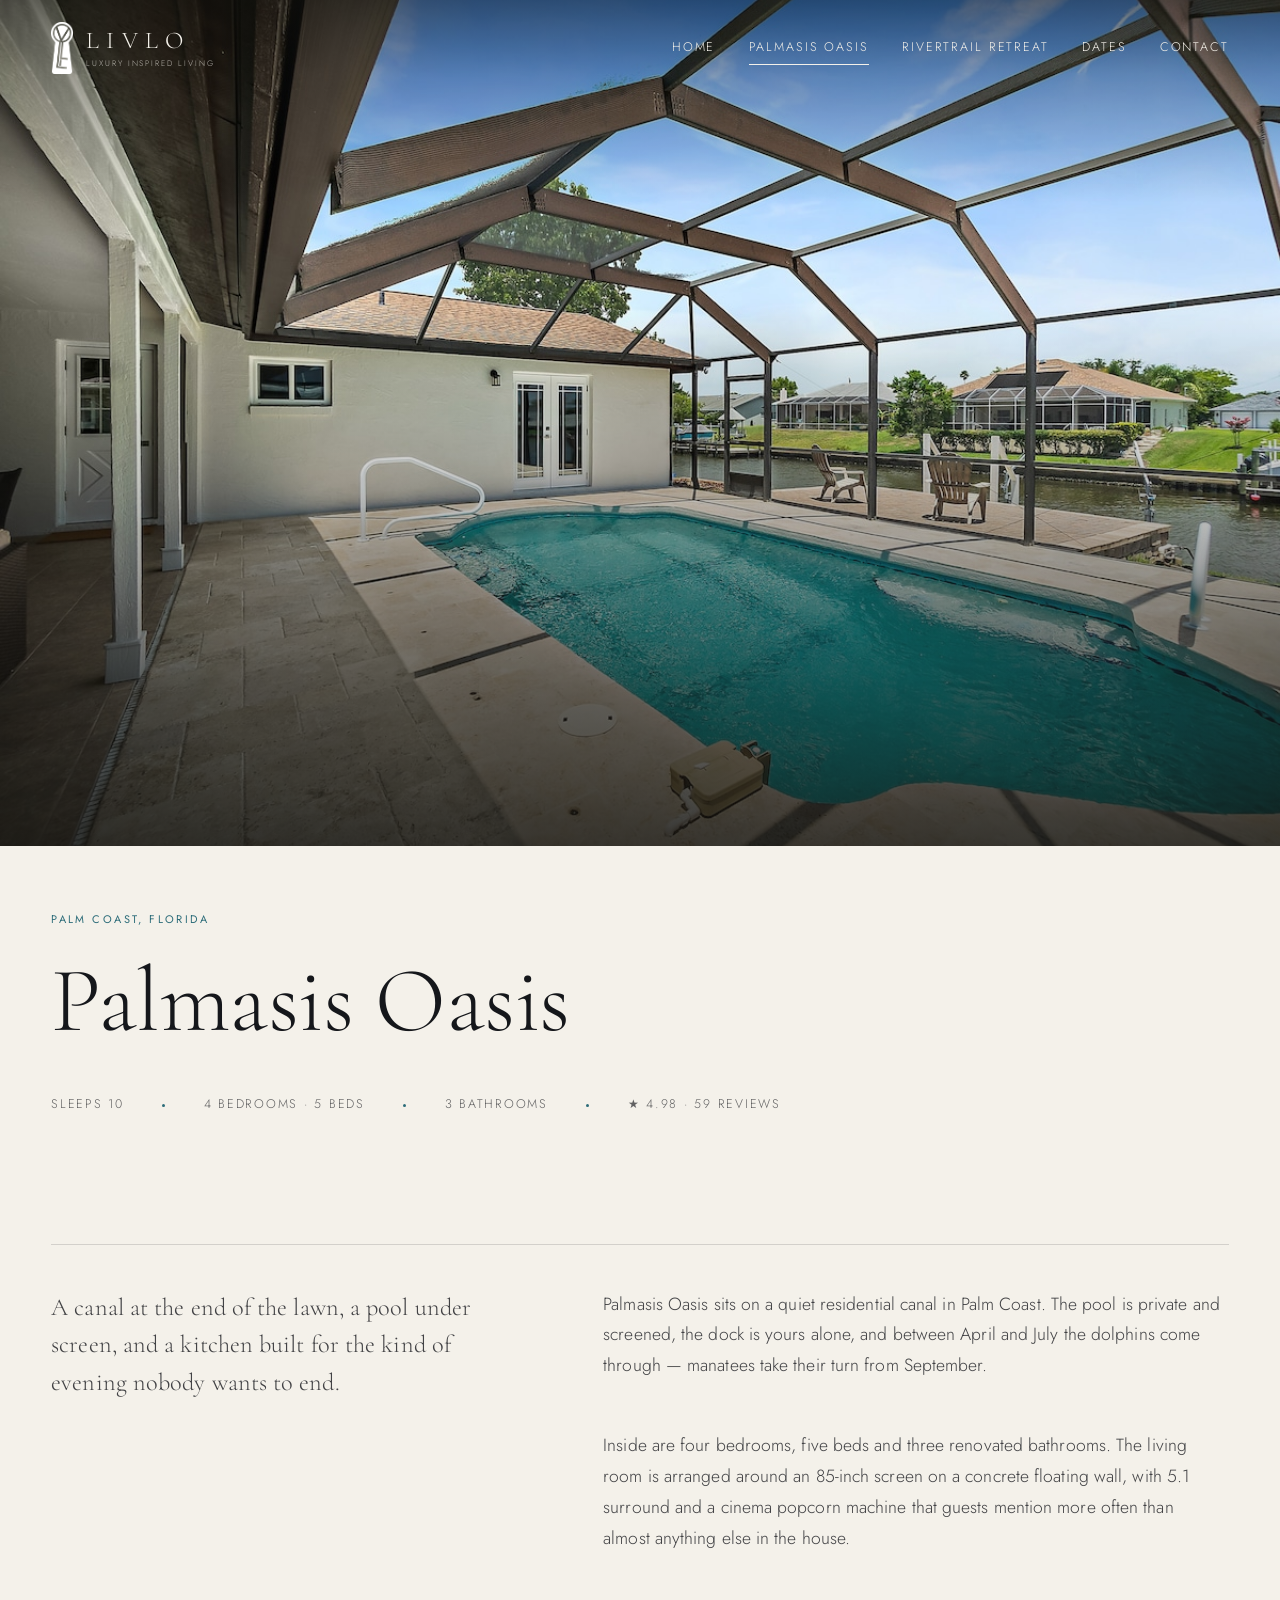
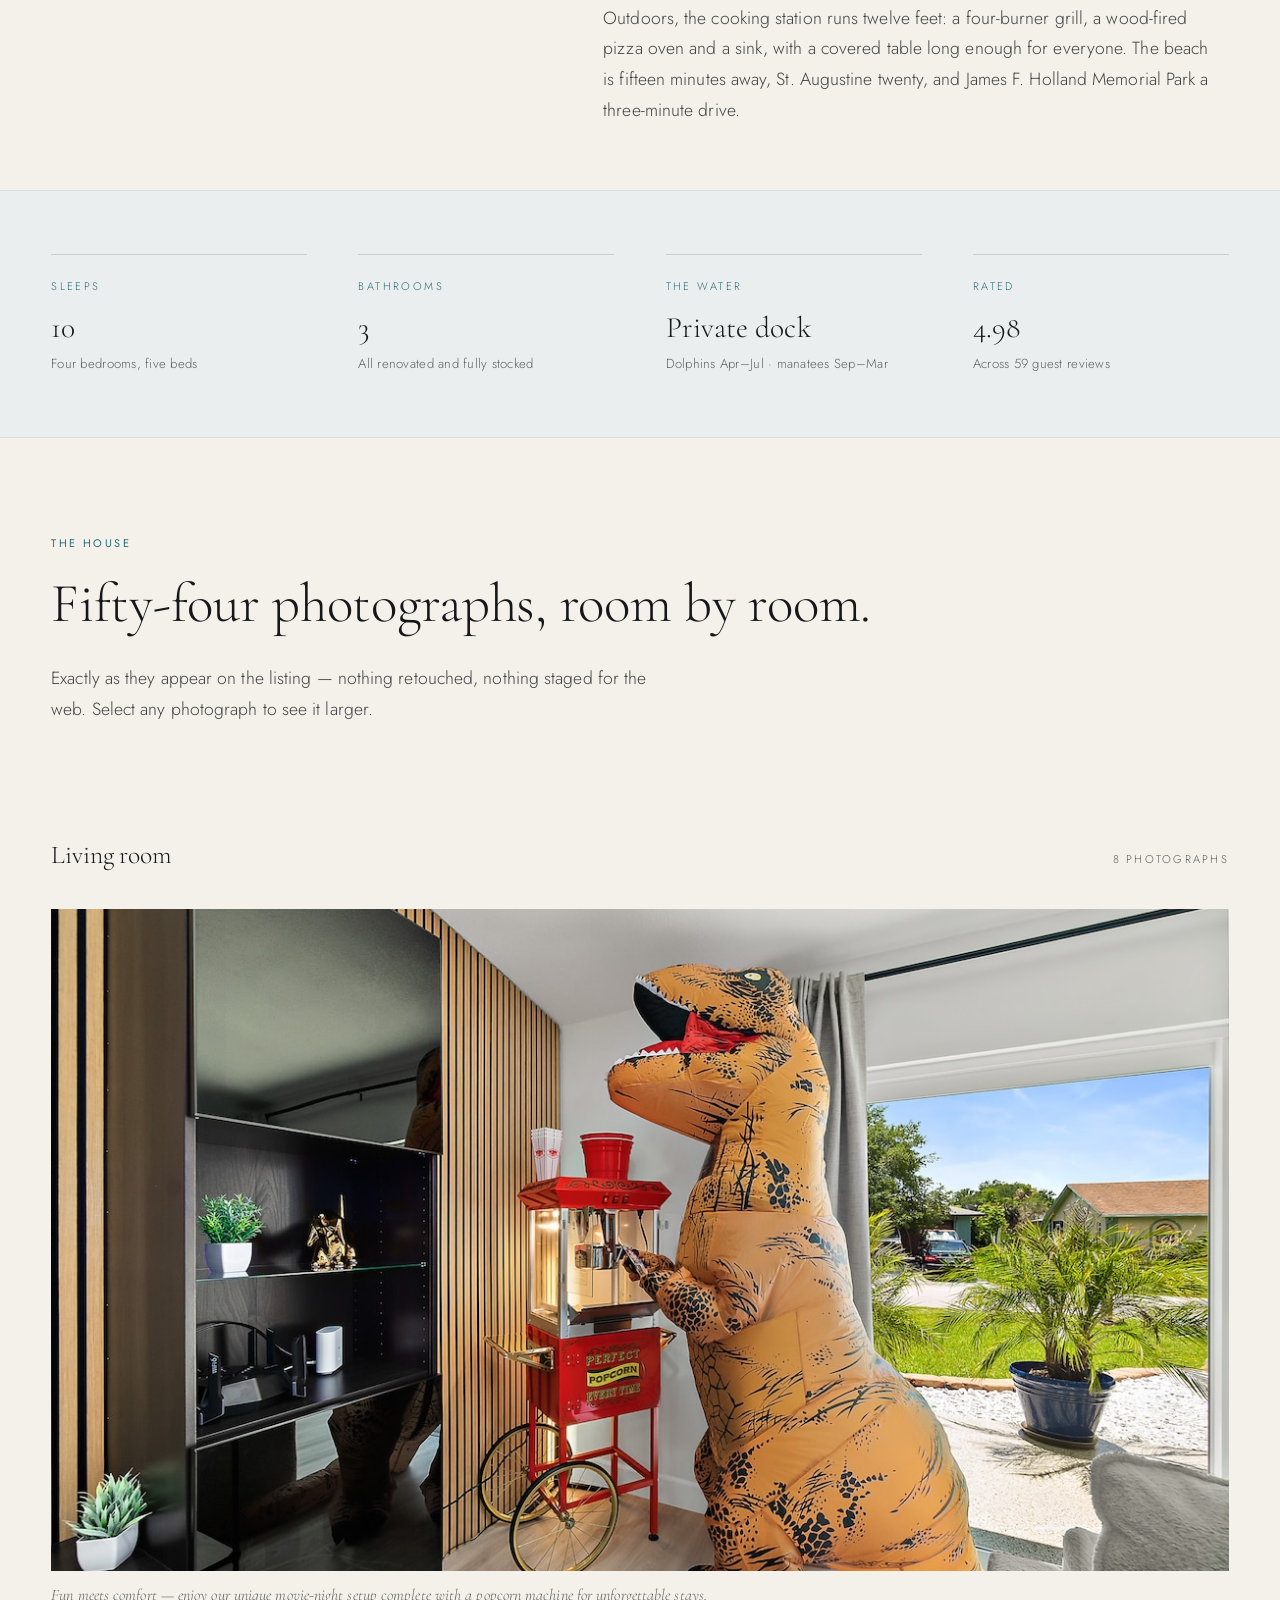
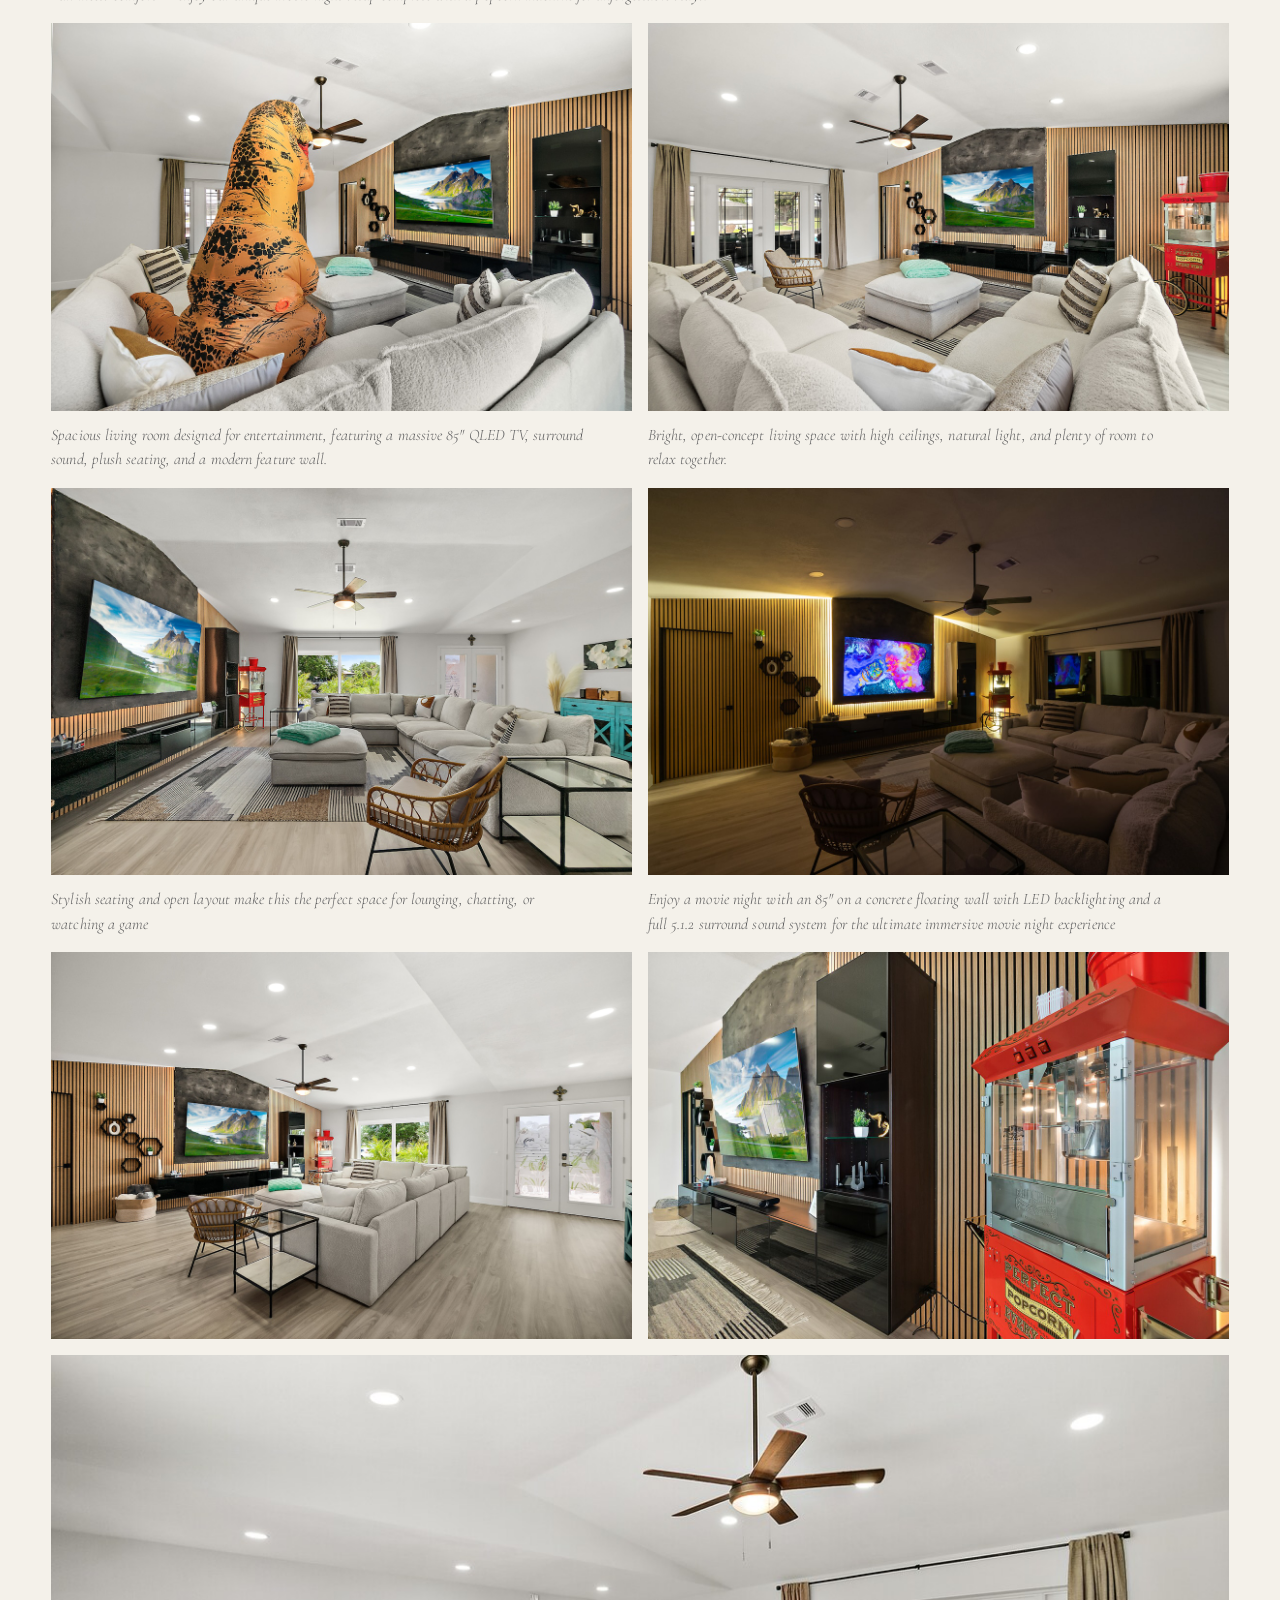
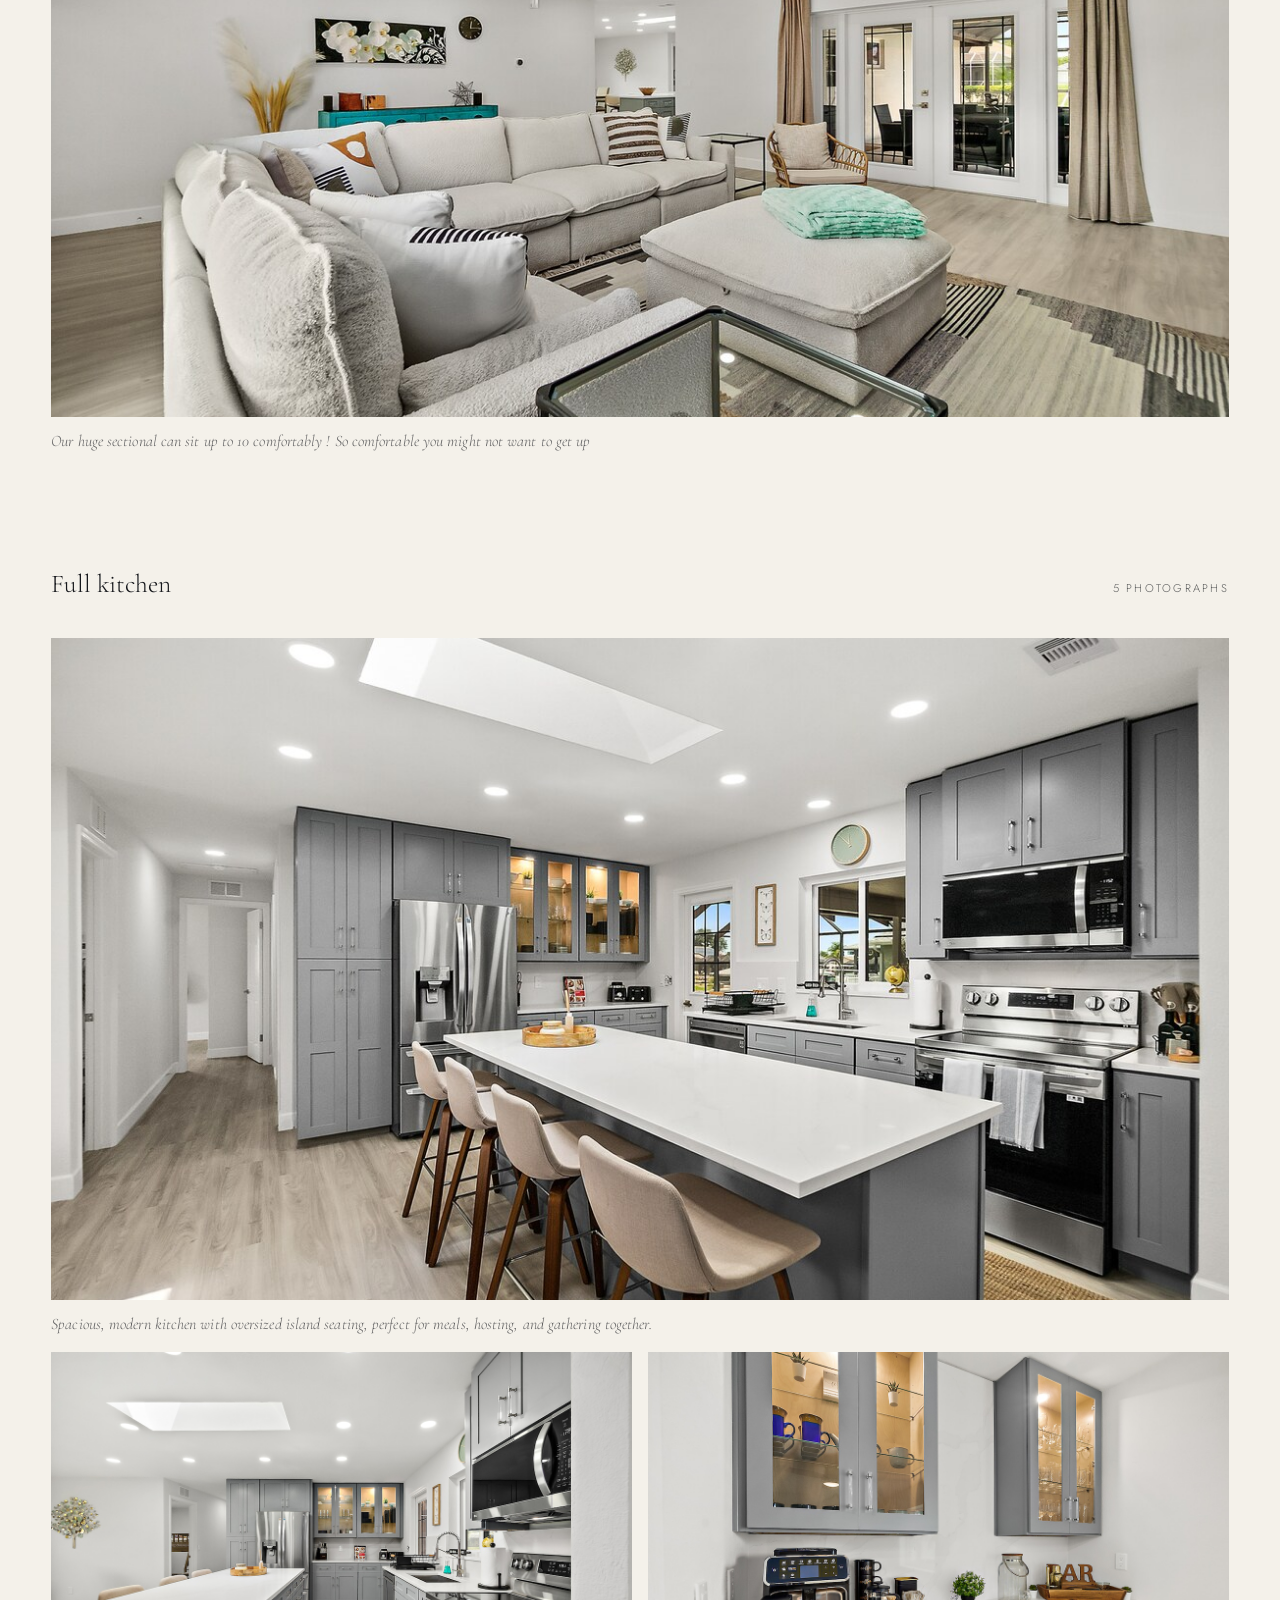
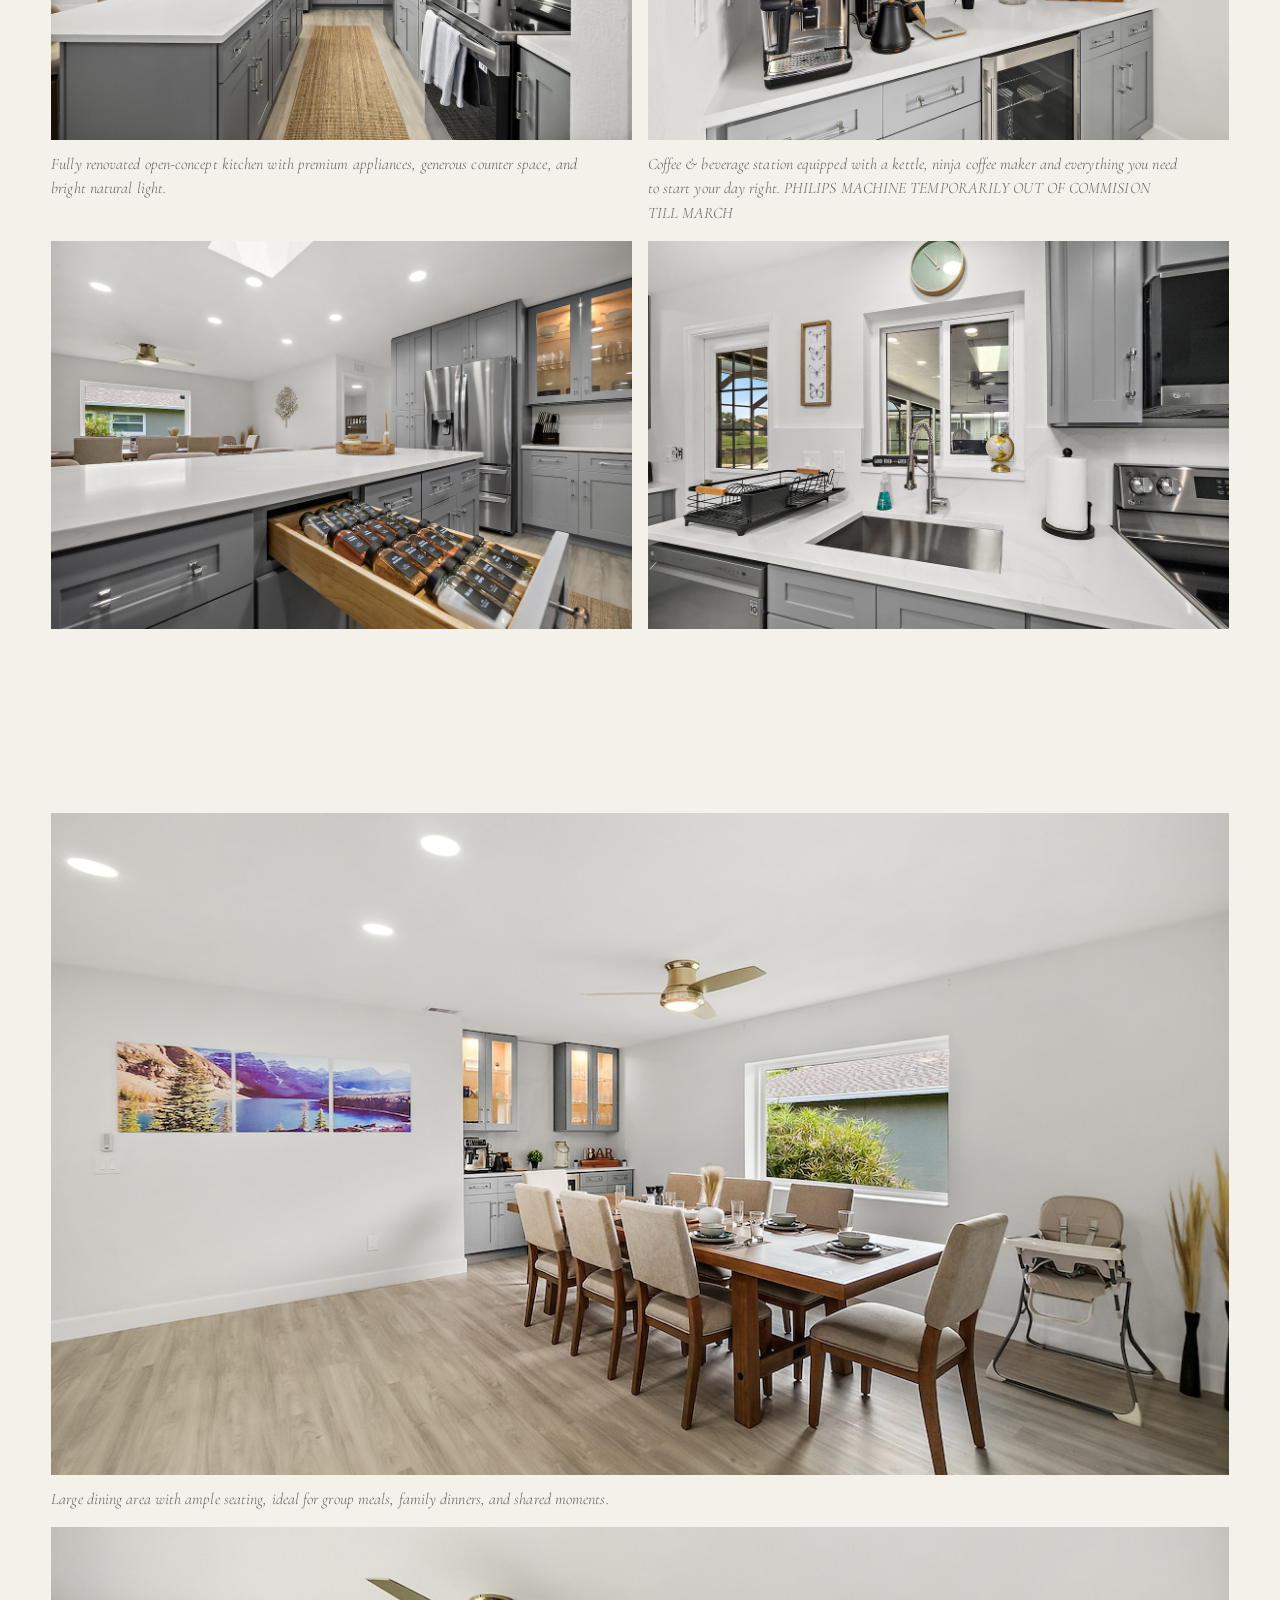
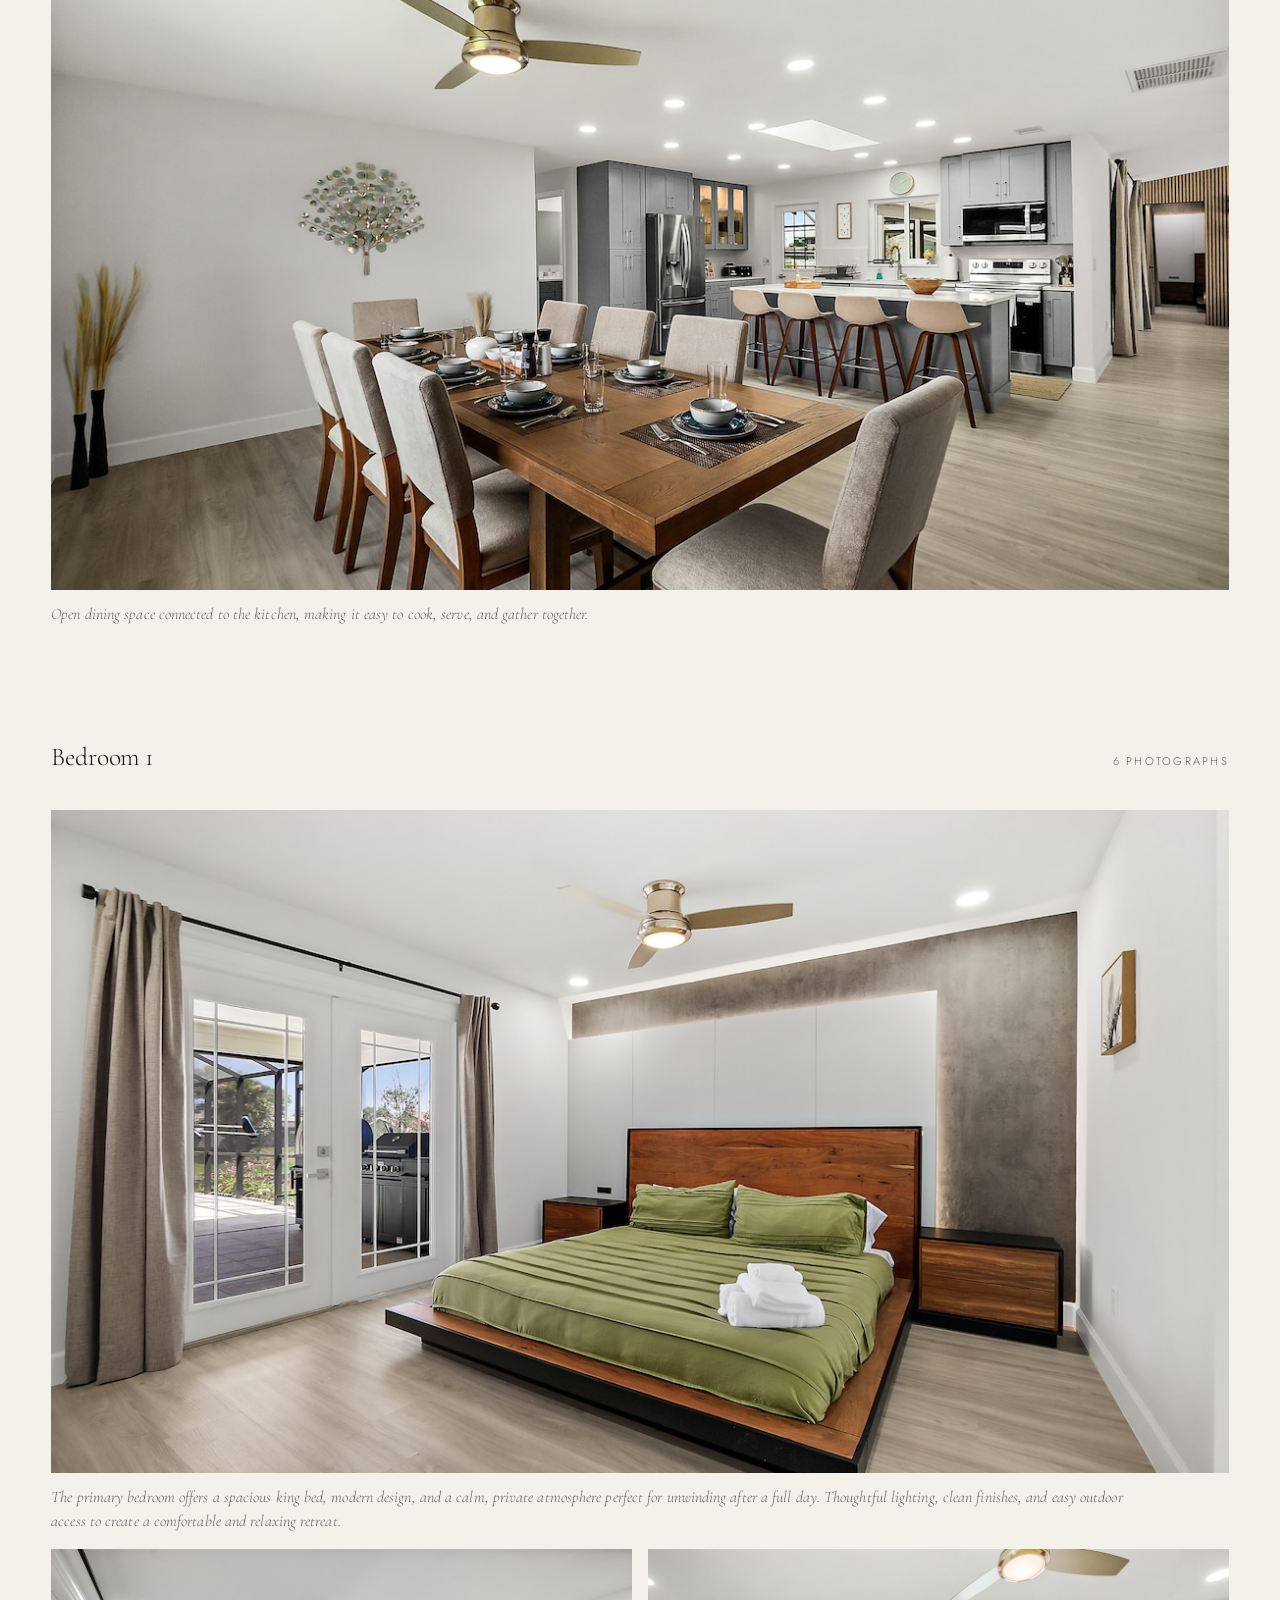
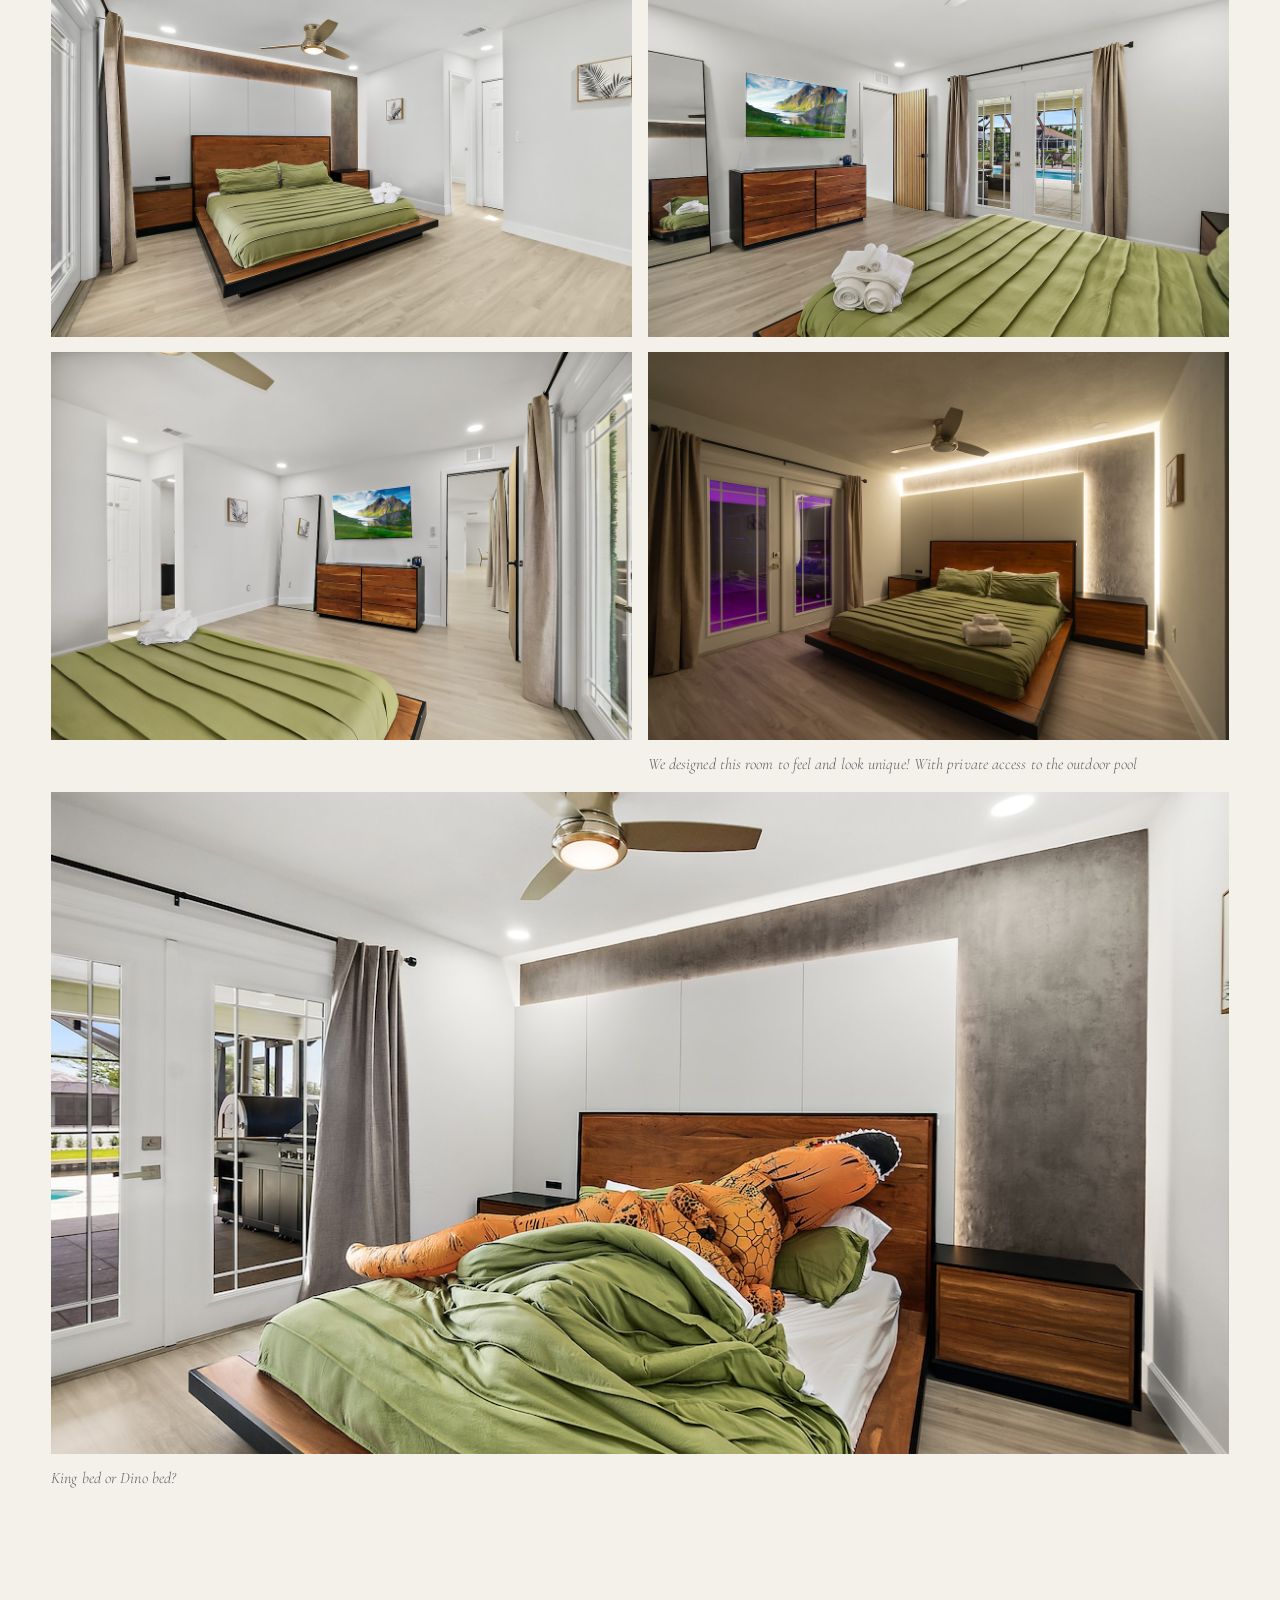
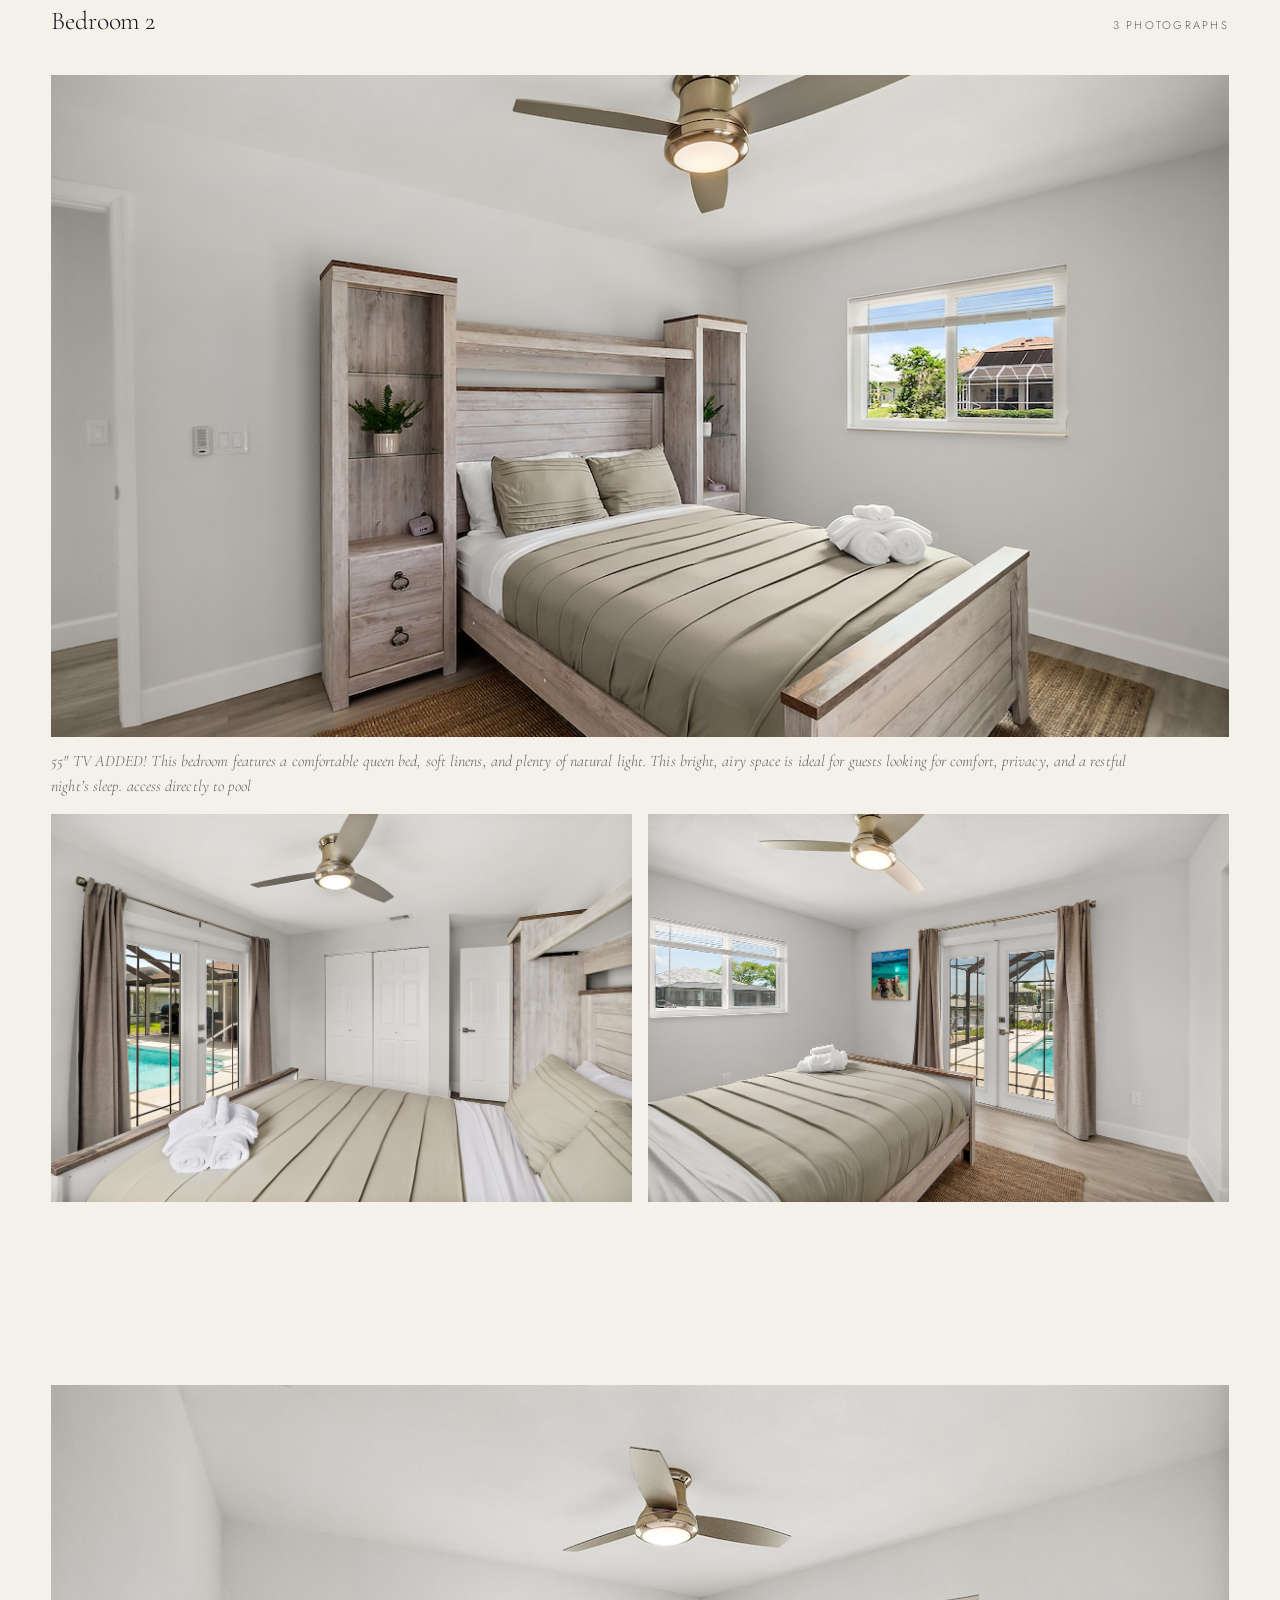
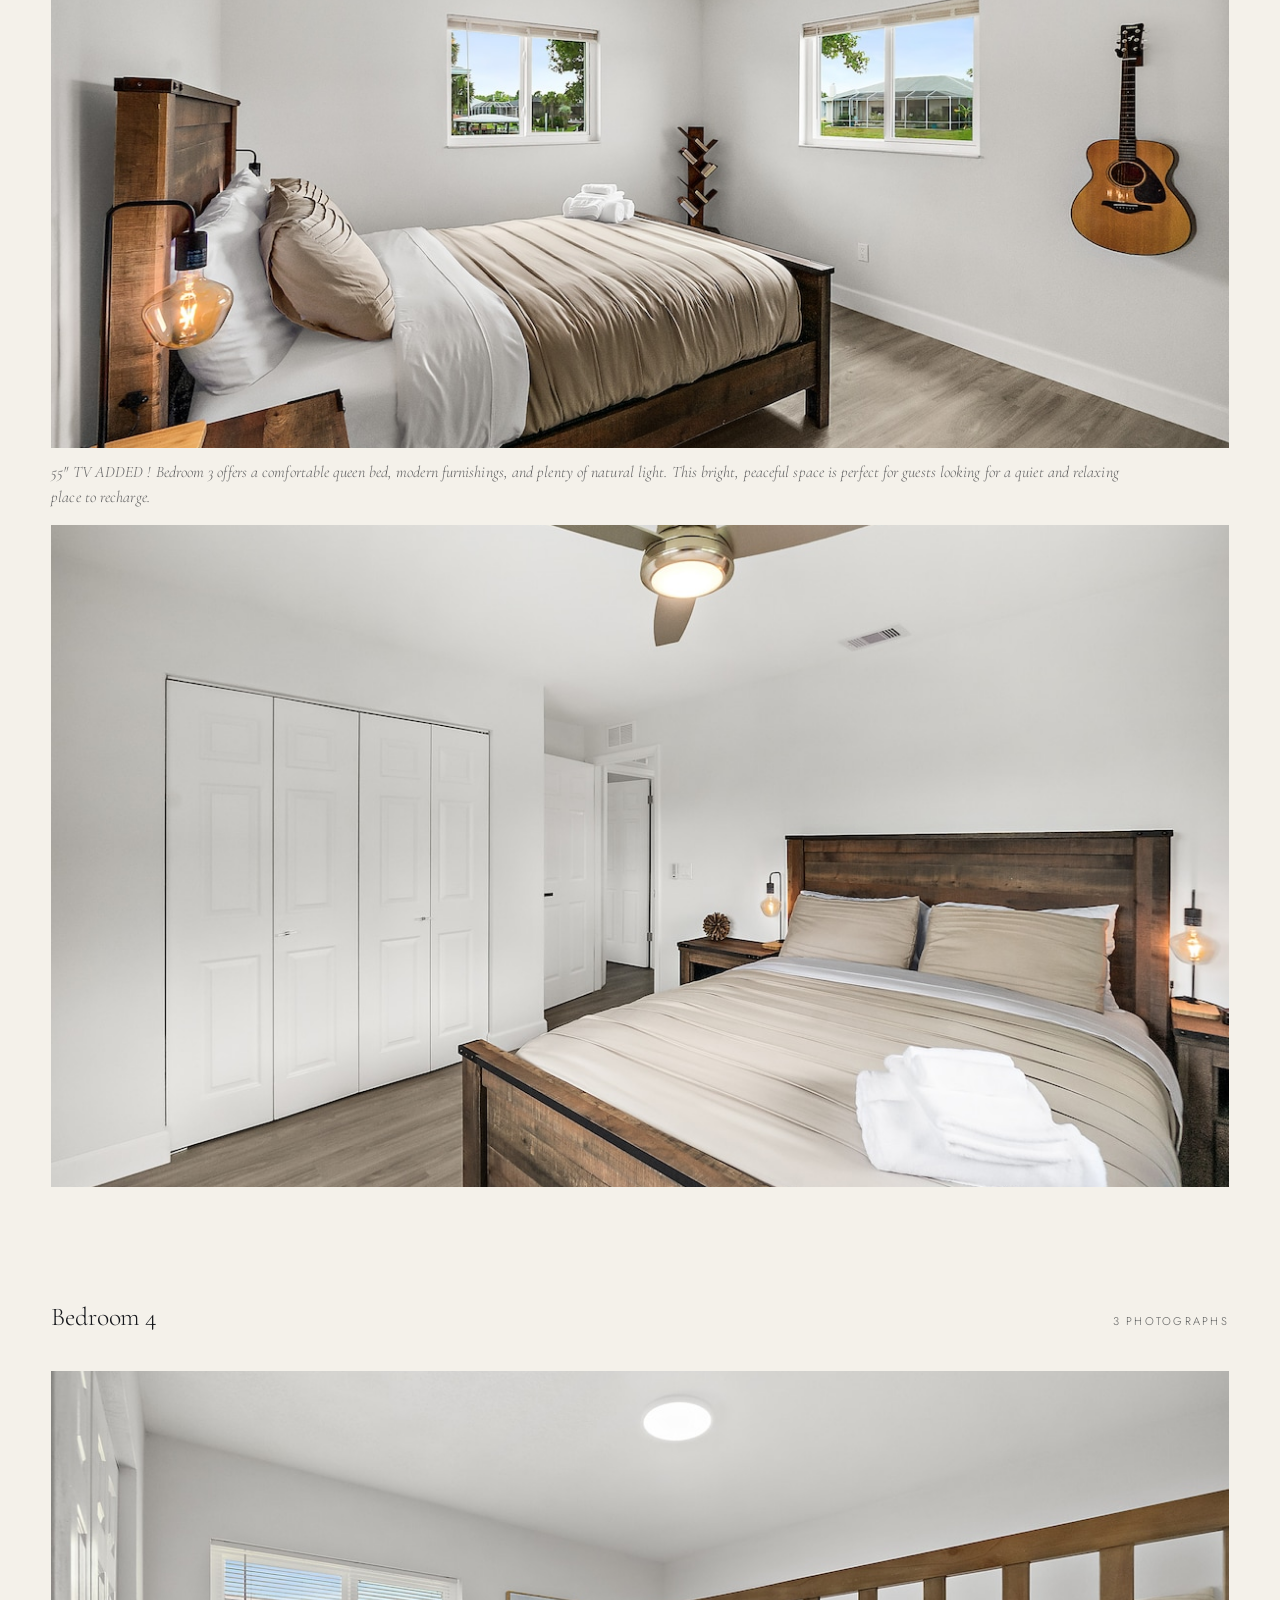
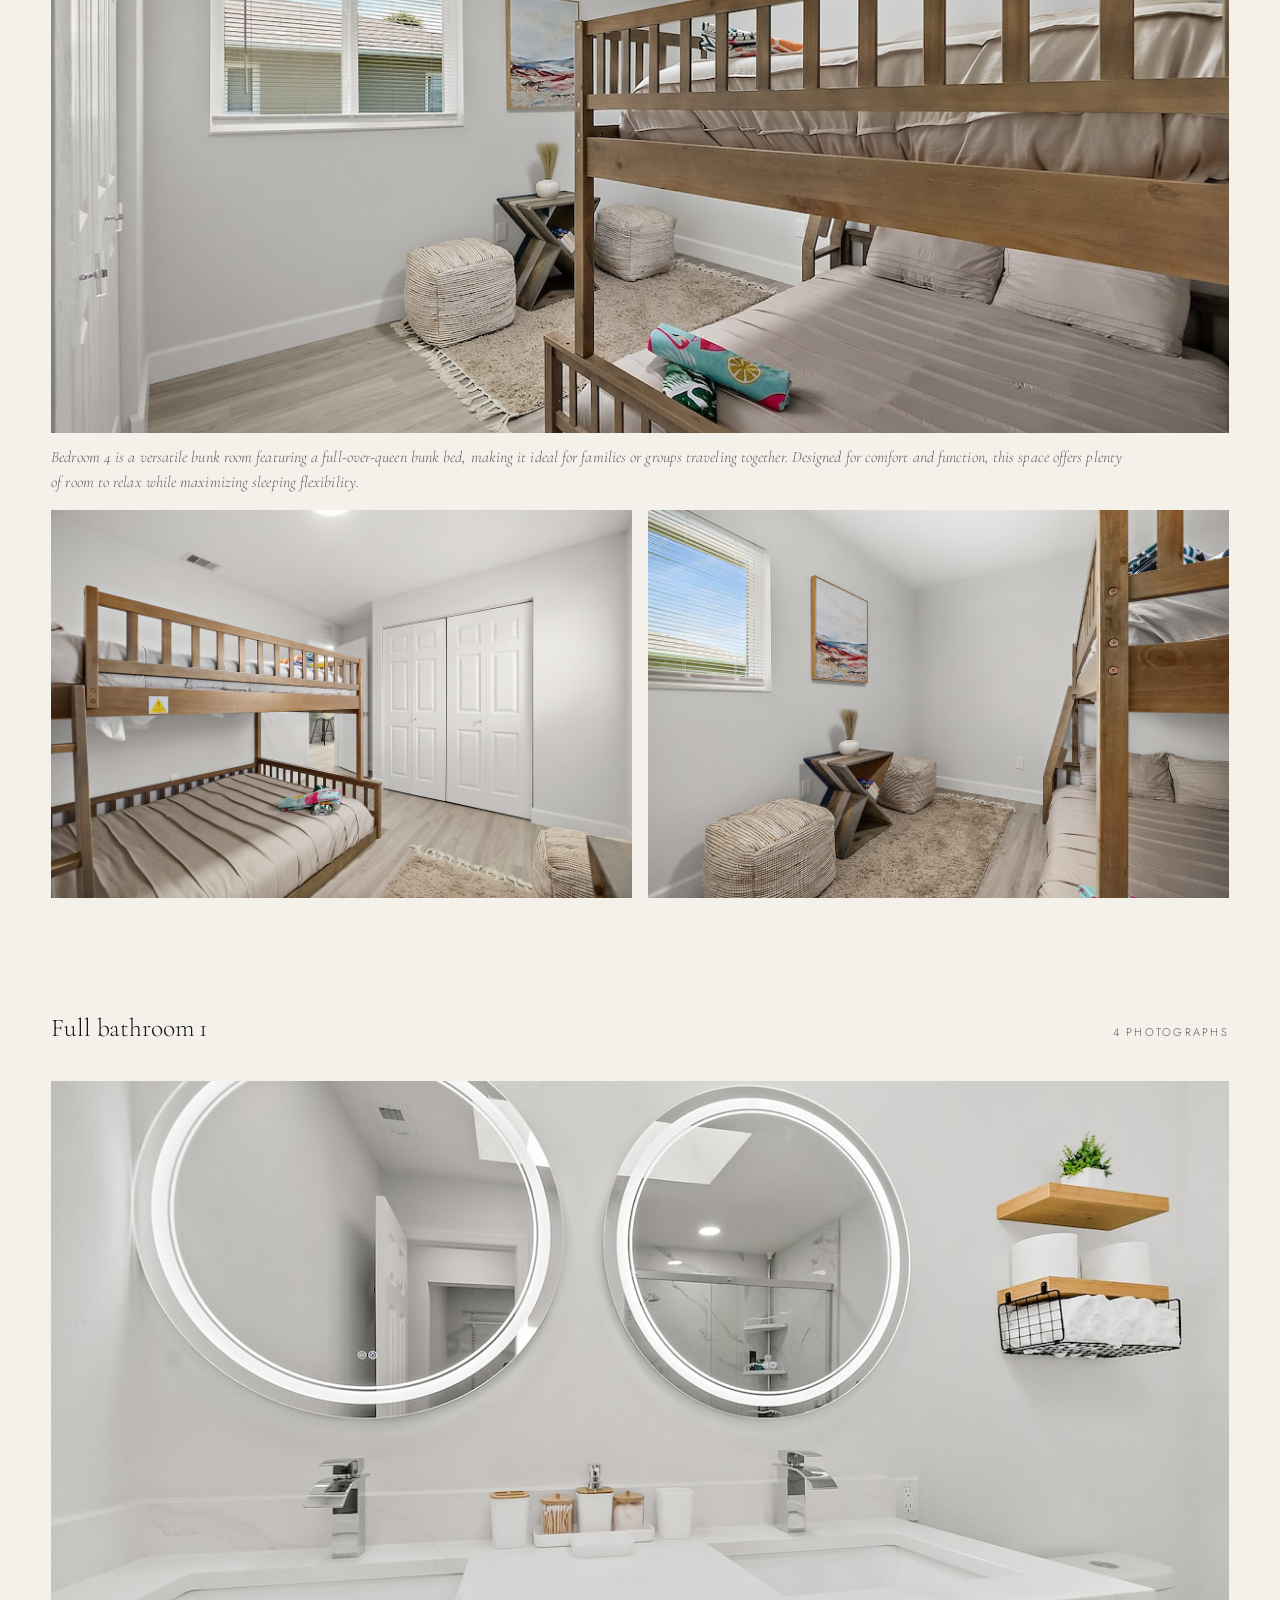
==== commit 1fe0f38a: "Replace the mailto forms with phone and email The forms never sent anything. A mailto: hand-off need" ====
--- a/palmasis.html
+++ b/palmasis.html
@@ -24,7 +24,7 @@
       <a href="palmasis.html" aria-current="page">Palmasis Oasis</a>
       <a href="rivertrail.html">Rivertrail Retreat</a>
       <a href="#dates">Dates</a>
-      <a href="#enquire">Enquire</a>
+      <a href="#enquire">Contact</a>
     </div>
     <button class="nav-toggle" aria-label="Menu" aria-expanded="false" aria-controls="menu">
       <span></span><span></span><span></span>
@@ -35,7 +35,7 @@
     <a href="palmasis.html">Palmasis Oasis</a>
     <a href="rivertrail.html">Rivertrail Retreat</a>
     <a href="#dates">Dates</a>
-    <a href="#enquire">Enquire</a>
+    <a href="#enquire">Contact</a>
   </div>
   <main id="main">
   <header class="hero">
@@ -528,13 +528,13 @@
       <div class="head rise" style="margin-bottom:clamp(30px,3.4vw,48px)">
         <span class="eyebrow">What guests said</span>
         <h2>Every review, including the ones that weren't perfect.</h2>
-        <p class="lede">Twenty-four of the fifty-nine reviews left on Airbnb, reproduced as written — including the four-star one about the snake in the pool. Nothing has been filtered out.</p>
+        <p class="lede">Twenty-four of the fifty-nine reviews guests have left, lightly condensed but never softened — including the four-star one about the snake in the pool. Nothing has been filtered out.</p>
       </div>
 
       <div class="score">
         <div class="rise">
           <div class="score-n settle">4.98</div>
-          <div class="score-sub">59 reviews on Airbnb</div>
+          <div class="score-sub">59 guest reviews</div>
         </div>
         <div style="display:grid;gap:clamp(36px,4vw,56px)">
           <div class="bars">
@@ -561,7 +561,7 @@
           <span class="review-name">Zach</span>
           <span class="review-stars" aria-label="5 out of 5 stars">★★★★★</span>
         </div>
-        <div class="review-meta">8 years on Airbnb · Stayed with kids</div>
+        <div class="review-meta">Stayed with kids</div>
         <p>I would 100% recommend! The place was way bigger than what we even thought and Paul was an amazing host! Me and my family hope to be back someday.</p>
       </article>
       <article class="review rise">
@@ -577,7 +577,7 @@
           <span class="review-name">Jason</span>
           <span class="review-stars" aria-label="4 out of 5 stars">★★★★☆</span>
         </div>
-        <div class="review-meta">4 years on Airbnb · April 2026</div>
+        <div class="review-meta">April 2026</div>
         <p>A good overall stay. Paul was very responsive and easy to communicate with, the location was excellent, and the house was clean, spacious and comfortable. A few downsides worth noting: the grass around the property was quite tall, which we believe led to a snake ending up in the pool during our stay. There was also a boat docked at the property, which limited our ability to fish off the dock as planned, and the owners arrived after dark one evening to access it.</p>
       </article>
       <article class="review rise">
@@ -593,7 +593,7 @@
           <span class="review-name">Stacey</span>
           <span class="review-stars" aria-label="5 out of 5 stars">★★★★★</span>
         </div>
-        <div class="review-meta">6 years on Airbnb · July 2025</div>
+        <div class="review-meta">July 2025</div>
         <p>Perfect location, and the surround sound was sweeeeet. We had five kids eight and under and they splashed around in the pool for hours. We did encounter numerous issues, however Paul was super responsive and worked quickly and diligently to correct those. We would stay again.</p>
       </article>
       <article class="review rise">
@@ -618,14 +618,14 @@
           <span class="review-stars" aria-label="5 out of 5 stars">★★★★★</span>
         </div>
         <div class="review-meta">Cambridge, Minnesota · December 2024</div>
-        <p>Everything was just as pictured and more. We booked another Airbnb after this for a few days and found ourselves wishing we were still at Palmasis. This is the best Airbnb we have stayed in.</p>
+        <p>Everything was just as pictured and more. We booked another rental after this for a few days and found ourselves wishing we were still at Palmasis. This is the best place we have stayed in.</p>
       </article>
       <article class="review rise">
         <div class="review-top">
           <span class="review-name">Mercedes</span>
           <span class="review-stars" aria-label="5 out of 5 stars">★★★★★</span>
         </div>
-        <div class="review-meta">7 years on Airbnb · May 2026</div>
+        <div class="review-meta">May 2026</div>
         <p>Your home was beautiful. We got to enjoy the dinosaur! Plenty to do nearby, fifteen minutes from the beach. Paul was very attentive and my friends had so much fun we didn&#x27;t want it to end.</p>
       </article>
       <article class="review rise">
@@ -633,7 +633,7 @@
           <span class="review-name">Nicole</span>
           <span class="review-stars" aria-label="5 out of 5 stars">★★★★★</span>
         </div>
-        <div class="review-meta">3 years on Airbnb · September 2025</div>
+        <div class="review-meta">September 2025</div>
         <p>The rooms are modern and elegantly decorated and it was all very tidy. The amenities are of high quality. The pool was an additional highlight, as were the sunsets from the terrace.</p>
       </article>
       <article class="review rise">
@@ -641,7 +641,7 @@
           <span class="review-name">Ana</span>
           <span class="review-stars" aria-label="5 out of 5 stars">★★★★★</span>
         </div>
-        <div class="review-meta">8 years on Airbnb · August 2024</div>
+        <div class="review-meta">August 2024</div>
         <p>Beautiful, spacious and in pristine condition. We travelled with an infant and the house was spacious enough for her to roam, and even had a pack-n-play and a high chair.</p>
         <div class="reply"><b>Paul replied</b>Thank you Ana for a wonderful stay — we&#x27;re so pleased everyone had a great time. Hope to see you back soon.</div>
       </article>
@@ -650,7 +650,7 @@
           <span class="review-name">Holly</span>
           <span class="review-stars" aria-label="5 out of 5 stars">★★★★★</span>
         </div>
-        <div class="review-meta">2 years on Airbnb · November 2024</div>
+        <div class="review-meta">November 2024</div>
         <p>The house was even more beautiful than the pictures showed. We especially enjoyed the giant Jenga set, and the kids loved the PlayStation.</p>
         <div class="reply"><b>Paul replied</b>Thank you for the wonderful feedback — we can&#x27;t wait to host you again at Palmasis Oasis.</div>
       </article>
@@ -732,7 +732,7 @@
           <span class="review-name">Fernando</span>
           <span class="review-stars" aria-label="5 out of 5 stars">★★★★★</span>
         </div>
-        <div class="review-meta">8 years on Airbnb · January 2026</div>
+        <div class="review-meta">January 2026</div>
         <p>The house is impeccable. It made us feel at home and share great family moments.</p>
       </article>
       <article class="review rise">
@@ -748,7 +748,7 @@
           <span class="review-name">Tristan</span>
           <span class="review-stars" aria-label="5 out of 5 stars">★★★★★</span>
         </div>
-        <div class="review-meta">2 years on Airbnb · July 2025</div>
+        <div class="review-meta">July 2025</div>
         <p>Nice house, stay was great.</p>
       </article>
       </div>
@@ -758,46 +758,7 @@
     </div>
   </section>
 
-  <section class="tight on-warm" id="leave-a-word">
-    <div class="wrap">
-      <hr class="rule draw" style="margin-bottom:clamp(30px,3.4vw,48px)">
-      <div class="form-split">
-        <div class="head rise">
-          <span class="eyebrow">If you have stayed</span>
-          <h2>Leave a word.</h2>
-          <p class="prose">Two things, and the second one matters as much as the first: what you would tell another guest, and what you would tell Paul privately. The second never appears on this page.</p>
-        </div>
-      <form id="leave-word" class="rise d1" novalidate>
-        <input type="hidden" name="property" value="Palmasis Oasis">
-        <div class="field">
-          <label id="ratelabel">Your rating</label>
-          <div class="stars-pick" role="radiogroup" aria-labelledby="ratelabel">
-            <input type="radio" id="s1" name="rating" value="1"><label for="s1">1</label><input type="radio" id="s2" name="rating" value="2"><label for="s2">2</label><input type="radio" id="s3" name="rating" value="3"><label for="s3">3</label><input type="radio" id="s4" name="rating" value="4"><label for="s4">4</label><input type="radio" id="s5" name="rating" value="5" checked><label for="s5">5</label>
-          </div>
-        </div>
-        <div class="field">
-          <label for="gname">Your name</label>
-          <input type="text" id="gname" name="name" autocomplete="name" required>
-        </div>
-        <div class="field">
-          <label for="review">Your review</label>
-          <textarea id="review" name="review" rows="4" required placeholder="What stayed with you?"></textarea>
-        </div>
-        <div class="field">
-          <label for="suggestion">A private suggestion <span style="text-transform:none;letter-spacing:0">(optional — not published)</span></label>
-          <textarea id="suggestion" name="suggestion" rows="3" placeholder="Anything that could have been better."></textarea>
-        </div>
-        <div>
-          <button class="btn" type="submit">Send</button>
-          <p class="note" style="margin-top:20px">
-            Reviews arrive in Paul's inbox and are added to this page by hand — so nothing appears
-            here that he hasn't read first.
-          </p>
-        </div>
-      </form>
-      </div>
-    </div>
-  </section>
+
 
   <section class="tight on-wash" id="dates" data-calendar="palmasis">
     <div class="wrap">
@@ -833,58 +794,29 @@
     </div>
   </section>
 
-  <section id="enquire" class="tight">
+
+
+  </main>
+  <section id="enquire" class="on-deep contact-band">
     <div class="wrap">
-      <hr class="rule draw" style="margin-bottom:clamp(30px,3.4vw,48px)">
-      <div class="form-split">
-        <div class="head rise">
-          <span class="eyebrow">Enquire</span>
-          <h2>Ask about Palmasis Oasis.</h2>
-          <p class="prose">Send the dates you have in mind. Paul answers personally, usually within the hour — the same response time the reviews keep mentioning.</p>
-        </div>
-      <form id="enquiry" class="rise d1" novalidate>
-        <input type="hidden" name="property" value="Palmasis Oasis">
-        <div class="row">
-          <div class="field">
-            <label for="arrive">Arriving</label>
-            <input type="date" id="arrive" name="arrive" required>
-          </div>
-          <div class="field">
-            <label for="depart">Departing</label>
-            <input type="date" id="depart" name="depart" required>
-          </div>
-        </div>
-        <div class="row">
-          <div class="field">
-            <label for="name">Your name</label>
-            <input type="text" id="name" name="name" autocomplete="name" required>
-          </div>
-          <div class="field">
-            <label for="guests">Guests</label>
-            <input type="number" id="guests" name="guests" min="1" max="10" inputmode="numeric" required>
-          </div>
-        </div>
-        <div class="field">
-          <label for="email">Email</label>
-          <input type="email" id="email" name="email" autocomplete="email" required>
-        </div>
-        <div class="field">
-          <label for="message">Anything we should know</label>
-          <textarea id="message" name="message" rows="3" placeholder="Occasion, early arrival, the pool heater, a cot — anything at all."></textarea>
-        </div>
-        <div>
-          <button class="btn btn-solid" type="submit">Send enquiry</button>
-          <p class="note" style="margin-top:20px">
-            This opens your own mail app with the details filled in. Nothing is sent automatically,
-            and no payment is taken on this website.
-          </p>
-        </div>
-      </form>
+      <div class="head rise" style="margin-bottom:clamp(30px,4vw,48px)">
+        <span class="eyebrow">Book direct</span>
+        <h2>Get hold of us.</h2>
+        <p class="lede">Call or email and we'll confirm the dates ourselves — usually within the hour. No booking fee, no service charge, no account to make.</p>
+      </div>
+      <div class="contact-grid">
+        <a class="contact-card rise" href="tel:+15195055443">
+          <span class="cc-lbl">Call or text</span>
+          <span class="cc-val">519 505 5443</span>
+        </a>
+        <a class="contact-card rise d1" href="mailto:pavly.samuel@gmail.com?subject=Enquiry%20about%20Palmasis%20Oasis">
+          <span class="cc-lbl">Email</span>
+          <span class="cc-val cc-mail">pavly.samuel@gmail.com</span>
+        </a>
       </div>
     </div>
   </section>
 
-  </main>
   <footer>
     <div class="wrap">
       <div class="foot-top">
@@ -907,6 +839,7 @@
         <div class="rise d2">
           <h5>Enquiries</h5>
           <nav>
+            <a href="tel:+15195055443">519 505 5443</a>
             <a href="mailto:pavly.samuel@gmail.com">pavly.samuel@gmail.com</a>
             <a href="index.html#enquire">Request dates</a>
           </nav>
--- a/assets/site.css
+++ b/assets/site.css
@@ -574,3 +574,32 @@
   .nav,.menu,.lb,.scroll-cue,form{display:none !important;}
   body{background:#fff;color:#000;}
 }
+
+/* ============================================================
+   CONTACT — replaces the old mailto forms. A form that silently
+   fails is worse than no form; a phone number always works.
+   ============================================================ */
+.contact-band{padding-block:clamp(56px,7vw,96px);}
+.contact-grid{
+  display:grid;grid-template-columns:repeat(2,1fr);gap:clamp(14px,2vw,24px);
+}
+.contact-card{
+  display:flex;flex-direction:column;gap:12px;text-decoration:none;
+  padding:clamp(28px,3.4vw,44px) clamp(24px,3vw,40px);
+  background:rgba(244,241,234,.07);
+  border:1px solid var(--bone-16);
+  transition:background var(--med) var(--ease),border-color var(--med) var(--ease);
+  min-height:112px;justify-content:center;
+}
+.contact-card:hover{background:rgba(244,241,234,.13);border-color:var(--teal);}
+.cc-lbl{
+  font-size:.6875rem;letter-spacing:.24em;text-transform:uppercase;color:var(--teal);
+}
+.cc-val{
+  font-family:var(--serif);font-size:clamp(1.6rem,3.2vw,2.5rem);
+  line-height:1.1;color:var(--bone);word-break:break-word;
+}
+.cc-mail{font-size:clamp(1.15rem,2.1vw,1.7rem);}
+@media (max-width:720px){
+  .contact-grid{grid-template-columns:1fr;}
+}
